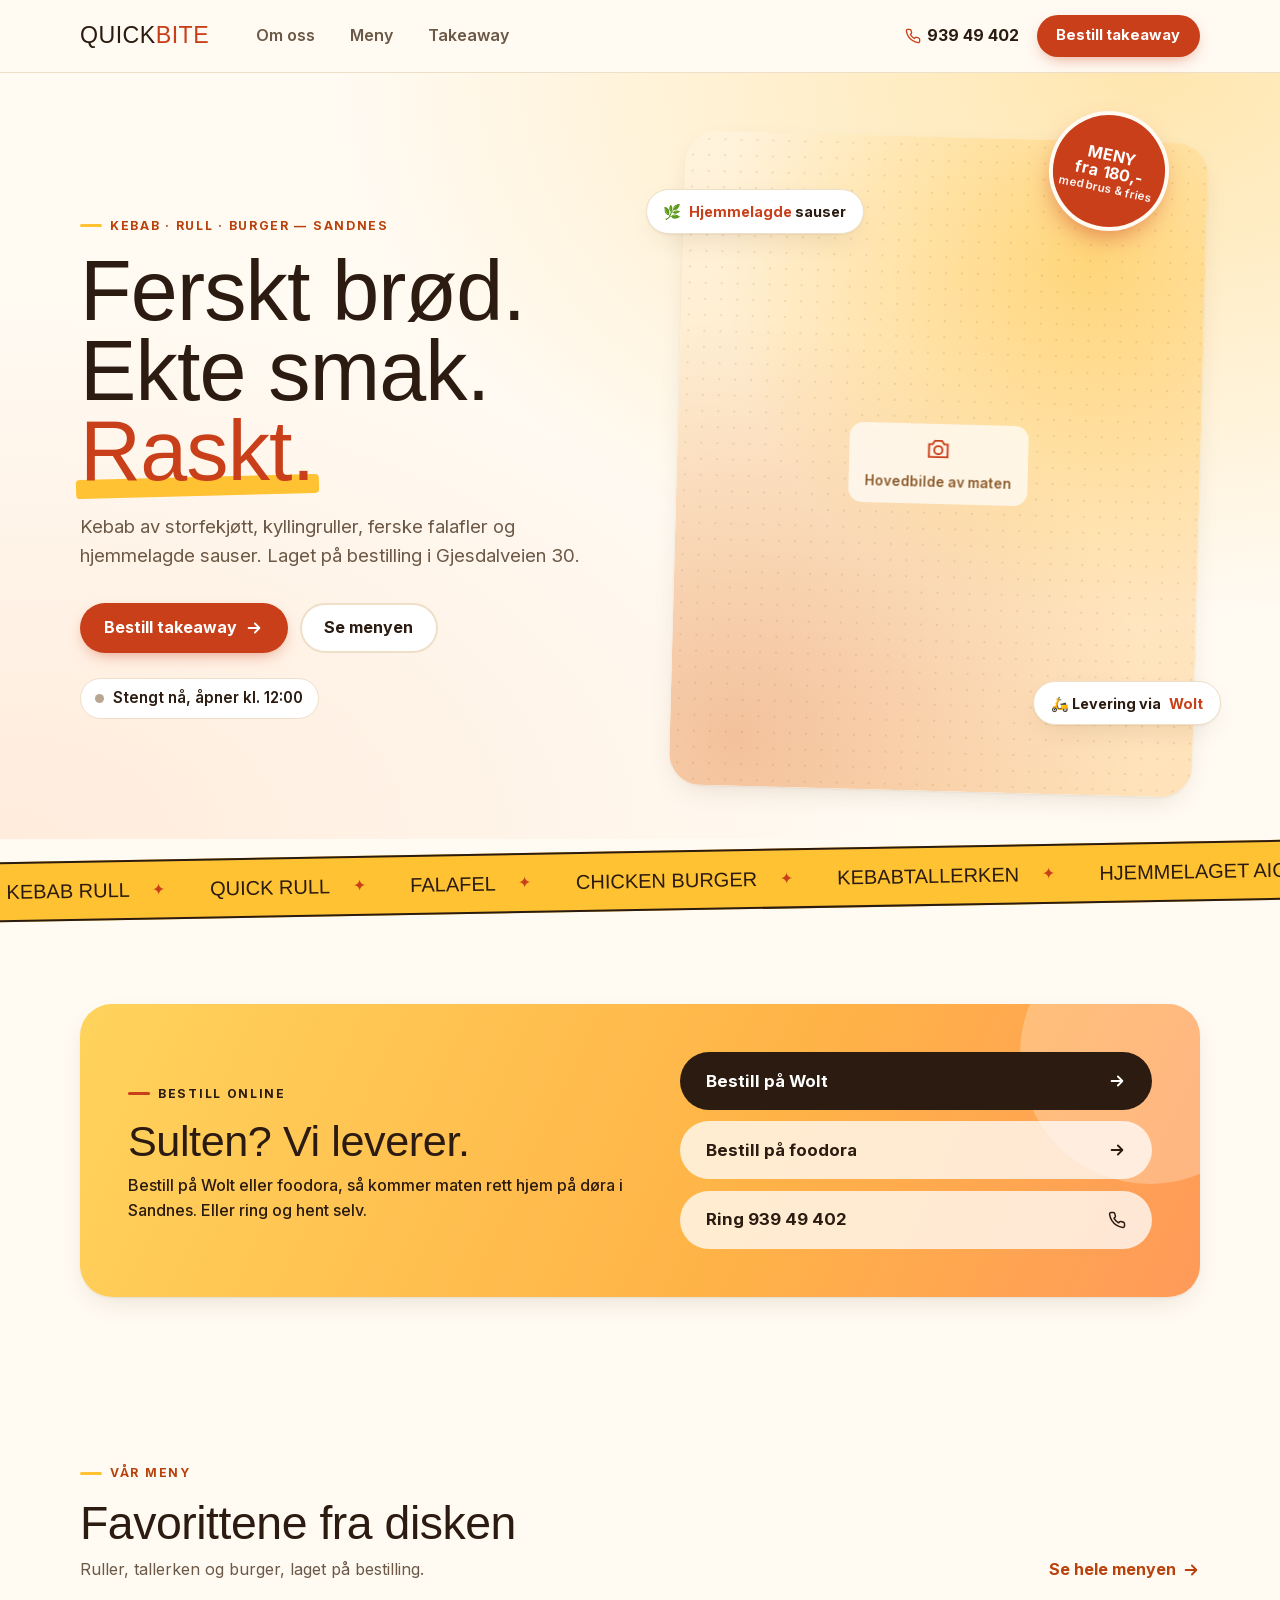
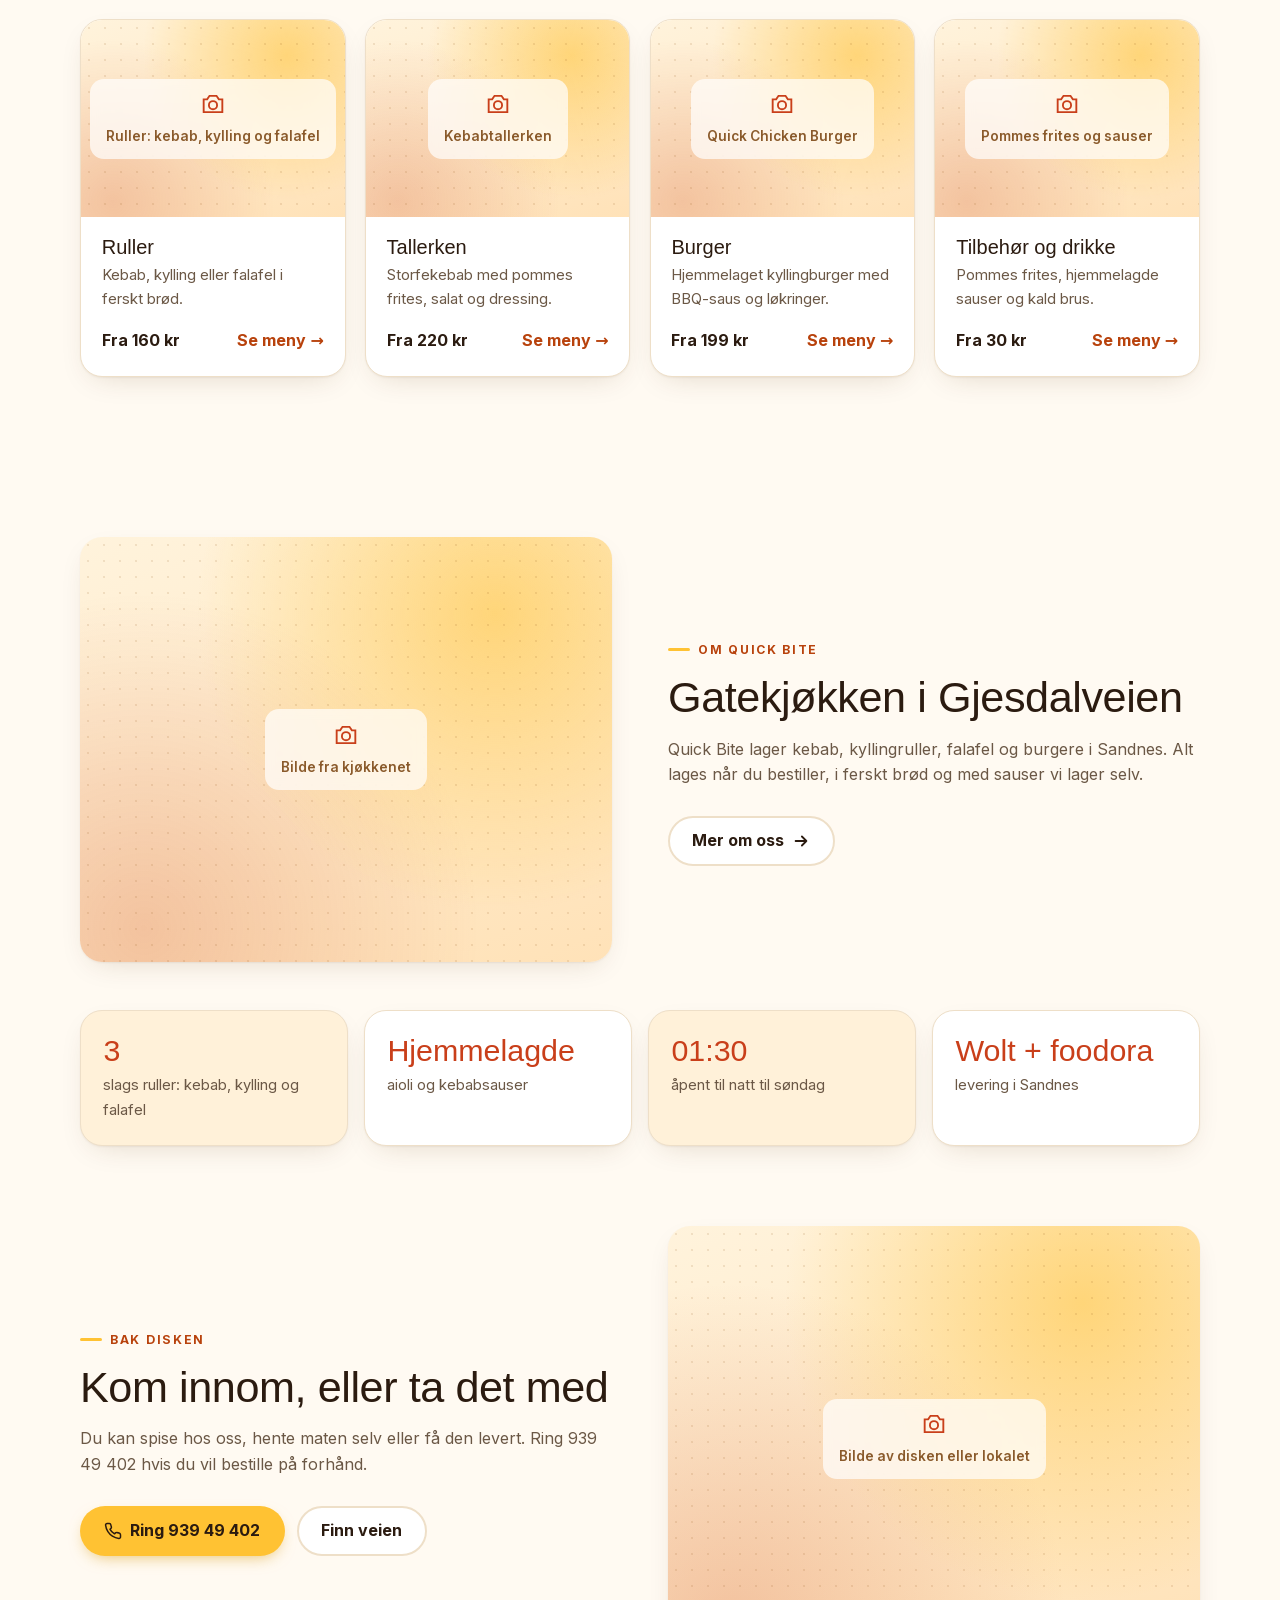
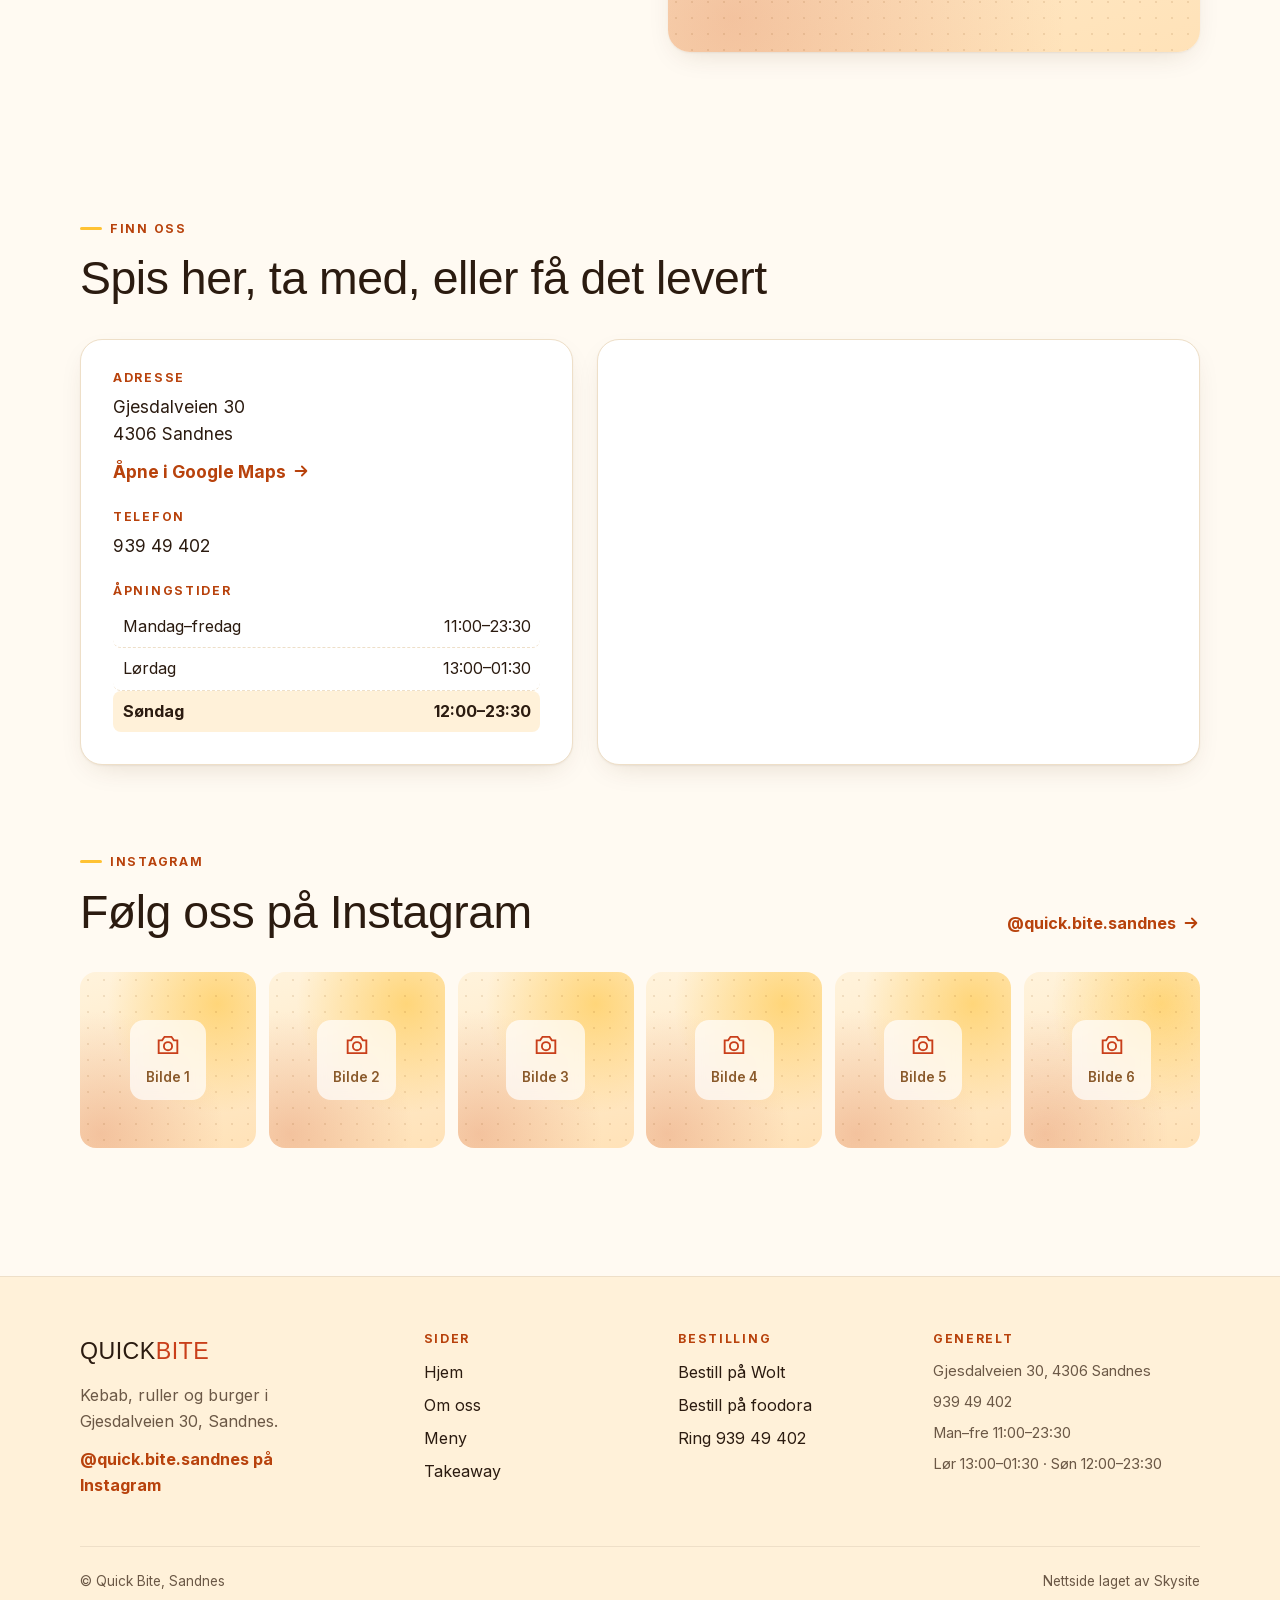
==== index.html @ e2c75972 "Quick Bite-nettsiden, lyst design Co-Authored-By: Claude Opus 5.5 <noreply@anthropic.com>" ====
<!DOCTYPE html>
<html lang="no">
<head>
<meta charset="utf-8">
<meta name="viewport" content="width=device-width, initial-scale=1">
<title>Quick Bite – Kebab, rull og burger i Sandnes</title>
<meta name="description" content="Quick Bite i Sandnes: kebab, kyllingrull, falafel og burgere laget på bestilling. Bestill takeaway på Wolt eller foodora.">
<meta name="theme-color" content="#fffaf2">
<meta property="og:type" content="website">
<meta property="og:locale" content="nb_NO">
<meta property="og:site_name" content="Quick Bite">
<meta property="og:title" content="Quick Bite – Kebab, rull og burger i Sandnes">
<meta property="og:description" content="Quick Bite i Sandnes: kebab, kyllingrull, falafel og burgere laget på bestilling. Bestill takeaway på Wolt eller foodora.">
<link rel="icon" href="favicon.svg" type="image/svg+xml">
<link rel="preload" href="fonts/archivo-black.woff2" as="font" type="font/woff2" crossorigin>
<link href="fonts/fonts.css" rel="stylesheet">
<link href="style.css" rel="stylesheet">
<script type="application/ld+json">{
  "@context": "https://schema.org",
  "@type": "Restaurant",
  "name": "Quick Bite",
  "telephone": "+47 939 49 402",
  "servesCuisine": ["Kebab", "Burger", "Falafel"],
  "priceRange": "kr 150–260",
  "address": {"@type": "PostalAddress", "streetAddress": "Gjesdalveien 30", "postalCode": "4306", "addressLocality": "Sandnes", "addressCountry": "NO"},
  "openingHoursSpecification": [
    {"@type": "OpeningHoursSpecification", "dayOfWeek": ["Monday","Tuesday","Wednesday","Thursday","Friday"], "opens": "11:00", "closes": "23:30"},
    {"@type": "OpeningHoursSpecification", "dayOfWeek": "Saturday", "opens": "13:00", "closes": "01:30"},
    {"@type": "OpeningHoursSpecification", "dayOfWeek": "Sunday", "opens": "12:00", "closes": "23:30"}
  ],
  "sameAs": ["https://www.instagram.com/quick.bite.sandnes/"]
}</script>
</head>
<body>
<a class="skip" href="#innhold">Hopp til innholdet</a>

<header class="top">
  <div class="wrap">
    <a class="logo" href="index.html" aria-label="Quick Bite, til forsiden">QUICK<span>BITE</span></a>
    <nav class="nav" id="nav" aria-label="Hovedmeny">
      <a href="om-oss/index.html">Om oss</a>
      <a href="meny/index.html">Meny</a>
      <a href="levering/index.html">Takeaway</a>
    </nav>
    <div class="top-right">
      <a class="tel" href="tel:+4793949402" aria-label="Ring 939 49 402"><svg viewBox="0 0 24 24" fill="none" stroke="currentColor" stroke-width="2" stroke-linecap="round" stroke-linejoin="round" aria-hidden="true"><path d="M22 16.9v3a2 2 0 0 1-2.2 2 19.8 19.8 0 0 1-8.6-3.1 19.5 19.5 0 0 1-6-6A19.8 19.8 0 0 1 2.1 4.2 2 2 0 0 1 4.1 2h3a2 2 0 0 1 2 1.7c.1.9.4 1.8.7 2.7a2 2 0 0 1-.5 2.1L8 9.8a16 16 0 0 0 6 6l1.3-1.3a2 2 0 0 1 2.1-.4c.9.3 1.8.6 2.7.7a2 2 0 0 1 1.7 2z"/></svg><span>939 49 402</span></a>
      <a class="btn small" href="levering/index.html">Bestill takeaway</a>
      <button class="menu-btn" type="button" aria-controls="nav" aria-expanded="false" aria-label="Åpne meny">
        <svg class="bars" viewBox="0 0 24 24" fill="none" stroke="currentColor" stroke-width="2" stroke-linecap="round" aria-hidden="true"><path d="M4 7h16M4 12h16M4 17h16"/></svg>
        <svg class="x" viewBox="0 0 24 24" fill="none" stroke="currentColor" stroke-width="2" stroke-linecap="round" aria-hidden="true"><path d="M6 6l12 12M18 6L6 18"/></svg>
      </button>
    </div>
  </div>
</header>

<main id="innhold">
<section class="hero">
  <div class="wrap hero-grid">
    <div>
      <span class="eyebrow">Kebab · Rull · Burger — Sandnes</span>
      <h1>Ferskt brød.<br>Ekte smak.<br><em>Raskt.</em></h1>
      <p class="lead">Kebab av storfekjøtt, kyllingruller, ferske falafler og hjemmelagde sauser. Laget på bestilling i Gjesdalveien 30.</p>
      <div class="cta">
        <a class="btn" href="levering/index.html">Bestill takeaway <svg viewBox="0 0 20 20" fill="none" stroke="currentColor" stroke-width="2" stroke-linecap="round" stroke-linejoin="round" aria-hidden="true"><path d="M4 10h12M11 5l5 5-5 5"/></svg></a>
        <a class="btn ghost" href="meny/index.html">Se menyen</a>
      </div>
      <p class="hours-line" data-status><span class="dot"></span><span class="status-text">Man–fre 11:00–23:30</span></p>
    </div>
    <div class="hero-media">
      <div class="ph " role="img" aria-label="Plass til bilde: Hovedbilde av maten"><div class="ph-in"><svg viewBox="0 0 24 24" fill="none" stroke="currentColor" stroke-width="1.6" aria-hidden="true"><path d="M4 8h3l2-3h6l2 3h3v11H4z"/><circle cx="12" cy="13" r="3.5"/></svg>Hovedbilde av maten</div></div>
      <div class="sticker">MENY<br>fra 180,-<small>med brus &amp; fries</small></div>
      <div class="tag t1">🌿 <span><b>Hjemmelagde</b> sauser</span></div>
      <div class="tag t2">🛵 Levering via <b>Wolt</b></div>
    </div>
  </div>
</section>

<div class="ticker-wrap" aria-hidden="true"><div class="ticker"><div class="ticker-track"><span>Kebab rull</span><span>Quick Rull</span><span>Falafel</span><span>Chicken Burger</span><span>Kebabtallerken</span><span>Hjemmelaget aioli</span><span>Ferskt brød</span><span>Kebab rull</span><span>Quick Rull</span><span>Falafel</span><span>Chicken Burger</span><span>Kebabtallerken</span><span>Hjemmelaget aioli</span><span>Ferskt brød</span></div></div></div>

<section aria-labelledby="bestill-tittel">
  <div class="wrap">
    <div class="order">
      <div>
        <span class="eyebrow">Bestill online</span>
        <h2 id="bestill-tittel">Sulten? Vi leverer.</h2>
        <p>Bestill på Wolt eller foodora, så kommer maten rett hjem på døra i Sandnes. Eller ring og hent selv.</p>
      </div>
      <div class="order-actions">
        <a class="btn dark" href="https://wolt.com/nb/nor/sandnes/restaurant/quick-bite-sandnes" target="_blank" rel="noopener">Bestill på Wolt <svg viewBox="0 0 20 20" fill="none" stroke="currentColor" stroke-width="2" stroke-linecap="round" stroke-linejoin="round" aria-hidden="true"><path d="M4 10h12M11 5l5 5-5 5"/></svg></a>
        <a class="btn light" href="https://www.foodora.no/restaurant/xkr0/quick-bite-xkr0" target="_blank" rel="noopener">Bestill på foodora <svg viewBox="0 0 20 20" fill="none" stroke="currentColor" stroke-width="2" stroke-linecap="round" stroke-linejoin="round" aria-hidden="true"><path d="M4 10h12M11 5l5 5-5 5"/></svg></a>
        <a class="btn light" href="tel:+4793949402">Ring 939 49 402 <svg viewBox="0 0 24 24" fill="none" stroke="currentColor" stroke-width="2" stroke-linecap="round" stroke-linejoin="round" aria-hidden="true"><path d="M22 16.9v3a2 2 0 0 1-2.2 2 19.8 19.8 0 0 1-8.6-3.1 19.5 19.5 0 0 1-6-6A19.8 19.8 0 0 1 2.1 4.2 2 2 0 0 1 4.1 2h3a2 2 0 0 1 2 1.7c.1.9.4 1.8.7 2.7a2 2 0 0 1-.5 2.1L8 9.8a16 16 0 0 0 6 6l1.3-1.3a2 2 0 0 1 2.1-.4c.9.3 1.8.6 2.7.7a2 2 0 0 1 1.7 2z"/></svg></a>
      </div>
    </div>
  </div>
</section>

<section aria-labelledby="meny-tittel">
  <div class="wrap">
    <div class="sec-head">
      <div>
        <span class="eyebrow">Vår meny</span>
        <h2 id="meny-tittel">Favorittene fra disken</h2>
        <p class="muted">Ruller, tallerken og burger, laget på bestilling.</p>
      </div>
      <a class="link" href="meny/index.html">Se hele menyen <svg viewBox="0 0 20 20" fill="none" stroke="currentColor" stroke-width="2" stroke-linecap="round" stroke-linejoin="round" aria-hidden="true"><path d="M4 10h12M11 5l5 5-5 5"/></svg></a>
    </div>
    <ul class="cats">
      <li><a class="cat" href="meny/index.html#ruller"><div class="ph " role="img" aria-label="Plass til bilde: Ruller: kebab, kylling og falafel"><div class="ph-in"><svg viewBox="0 0 24 24" fill="none" stroke="currentColor" stroke-width="1.6" aria-hidden="true"><path d="M4 8h3l2-3h6l2 3h3v11H4z"/><circle cx="12" cy="13" r="3.5"/></svg>Ruller: kebab, kylling og falafel</div></div><div class="cat-body"><h3>Ruller</h3><p>Kebab, kylling eller falafel i ferskt brød.</p><span class="from">Fra 160 kr <span>Se meny →</span></span></div></a></li>
      <li><a class="cat" href="meny/index.html#tallerken"><div class="ph " role="img" aria-label="Plass til bilde: Kebabtallerken"><div class="ph-in"><svg viewBox="0 0 24 24" fill="none" stroke="currentColor" stroke-width="1.6" aria-hidden="true"><path d="M4 8h3l2-3h6l2 3h3v11H4z"/><circle cx="12" cy="13" r="3.5"/></svg>Kebabtallerken</div></div><div class="cat-body"><h3>Tallerken</h3><p>Storfekebab med pommes frites, salat og dressing.</p><span class="from">Fra 220 kr <span>Se meny →</span></span></div></a></li>
      <li><a class="cat" href="meny/index.html#burger"><div class="ph " role="img" aria-label="Plass til bilde: Quick Chicken Burger"><div class="ph-in"><svg viewBox="0 0 24 24" fill="none" stroke="currentColor" stroke-width="1.6" aria-hidden="true"><path d="M4 8h3l2-3h6l2 3h3v11H4z"/><circle cx="12" cy="13" r="3.5"/></svg>Quick Chicken Burger</div></div><div class="cat-body"><h3>Burger</h3><p>Hjemmelaget kyllingburger med BBQ-saus og løkringer.</p><span class="from">Fra 199 kr <span>Se meny →</span></span></div></a></li>
      <li><a class="cat" href="meny/index.html#tilbehor"><div class="ph " role="img" aria-label="Plass til bilde: Pommes frites og sauser"><div class="ph-in"><svg viewBox="0 0 24 24" fill="none" stroke="currentColor" stroke-width="1.6" aria-hidden="true"><path d="M4 8h3l2-3h6l2 3h3v11H4z"/><circle cx="12" cy="13" r="3.5"/></svg>Pommes frites og sauser</div></div><div class="cat-body"><h3>Tilbehør og drikke</h3><p>Pommes frites, hjemmelagde sauser og kald brus.</p><span class="from">Fra 30 kr <span>Se meny →</span></span></div></a></li>
    </ul>
  </div>
</section>

<section aria-labelledby="om-tittel">
  <div class="wrap">
    <div class="split">
      <div class="split-media"><div class="ph " role="img" aria-label="Plass til bilde: Bilde fra kjøkkenet"><div class="ph-in"><svg viewBox="0 0 24 24" fill="none" stroke="currentColor" stroke-width="1.6" aria-hidden="true"><path d="M4 8h3l2-3h6l2 3h3v11H4z"/><circle cx="12" cy="13" r="3.5"/></svg>Bilde fra kjøkkenet</div></div></div>
      <div>
        <span class="eyebrow">Om Quick Bite</span>
        <h2 id="om-tittel">Gatekjøkken i Gjesdalveien</h2>
        <p class="muted">Quick Bite lager kebab, kyllingruller, falafel og burgere i Sandnes. Alt lages når du bestiller, i ferskt brød og med sauser vi lager selv.</p>
        <div class="cta"><a class="btn ghost" href="om-oss/index.html">Mer om oss <svg viewBox="0 0 20 20" fill="none" stroke="currentColor" stroke-width="2" stroke-linecap="round" stroke-linejoin="round" aria-hidden="true"><path d="M4 10h12M11 5l5 5-5 5"/></svg></a></div>
      </div>
    </div>
    <ul class="facts">
      <li><b>3</b><span>slags ruller: kebab, kylling og falafel</span></li>
      <li><b>Hjemmelagde</b><span>aioli og kebabsauser</span></li>
      <li><b>01:30</b><span>åpent til natt til søndag</span></li>
      <li><b>Wolt + foodora</b><span>levering i Sandnes</span></li>
    </ul>
  </div>
</section>

<section aria-labelledby="disk-tittel" style="padding-top:0">
  <div class="wrap">
    <div class="split rev">
      <div class="split-media"><div class="ph " role="img" aria-label="Plass til bilde: Bilde av disken eller lokalet"><div class="ph-in"><svg viewBox="0 0 24 24" fill="none" stroke="currentColor" stroke-width="1.6" aria-hidden="true"><path d="M4 8h3l2-3h6l2 3h3v11H4z"/><circle cx="12" cy="13" r="3.5"/></svg>Bilde av disken eller lokalet</div></div></div>
      <div>
        <span class="eyebrow">Bak disken</span>
        <h2 id="disk-tittel">Kom innom, eller ta det med</h2>
        <p class="muted">Du kan spise hos oss, hente maten selv eller få den levert. Ring 939 49 402 hvis du vil bestille på forhånd.</p>
        <div class="cta">
          <a class="btn gold" href="tel:+4793949402"><svg viewBox="0 0 24 24" fill="none" stroke="currentColor" stroke-width="2" stroke-linecap="round" stroke-linejoin="round" aria-hidden="true"><path d="M22 16.9v3a2 2 0 0 1-2.2 2 19.8 19.8 0 0 1-8.6-3.1 19.5 19.5 0 0 1-6-6A19.8 19.8 0 0 1 2.1 4.2 2 2 0 0 1 4.1 2h3a2 2 0 0 1 2 1.7c.1.9.4 1.8.7 2.7a2 2 0 0 1-.5 2.1L8 9.8a16 16 0 0 0 6 6l1.3-1.3a2 2 0 0 1 2.1-.4c.9.3 1.8.6 2.7.7a2 2 0 0 1 1.7 2z"/></svg>Ring 939 49 402</a>
          <a class="btn ghost" href="#finn-oss">Finn veien</a>
        </div>
      </div>
    </div>
  </div>
</section>

<section id="finn-oss" aria-labelledby="finn-tittel">
  <div class="wrap">
    <div class="sec-head">
      <div>
        <span class="eyebrow">Finn oss</span>
        <h2 id="finn-tittel">Spis her, ta med, eller få det levert</h2>
      </div>
    </div>
    <div class="find">
      <div class="find-info">
        <div>
          <h3>Adresse</h3>
          <p>Gjesdalveien 30<br>4306 Sandnes</p>
          <p style="margin-top:.6rem"><a class="link" href="https://maps.google.com/?q=Quick+Bite+Gjesdalveien+30+4306+Sandnes" target="_blank" rel="noopener">Åpne i Google Maps <svg viewBox="0 0 20 20" fill="none" stroke="currentColor" stroke-width="2" stroke-linecap="round" stroke-linejoin="round" aria-hidden="true"><path d="M4 10h12M11 5l5 5-5 5"/></svg></a></p>
        </div>
        <div>
          <h3>Telefon</h3>
          <p><a href="tel:+4793949402">939 49 402</a></p>
        </div>
        <div>
          <h3>Åpningstider</h3>
          <ul class="hours">
<li data-days="1,2,3,4,5"><span>Mandag–fredag</span><span>11:00–23:30</span></li>
<li data-days="6"><span>Lørdag</span><span>13:00–01:30</span></li>
<li data-days="0"><span>Søndag</span><span>12:00–23:30</span></li>
          </ul>
        </div>
      </div>
      <div class="map"><iframe src="https://maps.google.com/maps?q=Gjesdalveien%2030%2C%204306%20Sandnes&z=16&output=embed" title="Kart: Quick Bite, Gjesdalveien 30, Sandnes" loading="lazy" referrerpolicy="no-referrer-when-downgrade"></iframe></div>
    </div>
  </div>
</section>

<section aria-labelledby="insta-tittel" style="padding-top:0">
  <div class="wrap">
    <div class="sec-head">
      <div>
        <span class="eyebrow">Instagram</span>
        <h2 id="insta-tittel">Følg oss på Instagram</h2>
      </div>
      <a class="link" href="https://www.instagram.com/quick.bite.sandnes/" target="_blank" rel="noopener">@quick.bite.sandnes <svg viewBox="0 0 20 20" fill="none" stroke="currentColor" stroke-width="2" stroke-linecap="round" stroke-linejoin="round" aria-hidden="true"><path d="M4 10h12M11 5l5 5-5 5"/></svg></a>
    </div>
    <div class="insta">
      <a href="https://www.instagram.com/quick.bite.sandnes/" target="_blank" rel="noopener" aria-label="Quick Bite på Instagram"><div class="ph " role="img" aria-label="Plass til bilde: Bilde 1"><div class="ph-in"><svg viewBox="0 0 24 24" fill="none" stroke="currentColor" stroke-width="1.6" aria-hidden="true"><path d="M4 8h3l2-3h6l2 3h3v11H4z"/><circle cx="12" cy="13" r="3.5"/></svg>Bilde 1</div></div></a><a href="https://www.instagram.com/quick.bite.sandnes/" target="_blank" rel="noopener" aria-label="Quick Bite på Instagram"><div class="ph " role="img" aria-label="Plass til bilde: Bilde 2"><div class="ph-in"><svg viewBox="0 0 24 24" fill="none" stroke="currentColor" stroke-width="1.6" aria-hidden="true"><path d="M4 8h3l2-3h6l2 3h3v11H4z"/><circle cx="12" cy="13" r="3.5"/></svg>Bilde 2</div></div></a><a href="https://www.instagram.com/quick.bite.sandnes/" target="_blank" rel="noopener" aria-label="Quick Bite på Instagram"><div class="ph " role="img" aria-label="Plass til bilde: Bilde 3"><div class="ph-in"><svg viewBox="0 0 24 24" fill="none" stroke="currentColor" stroke-width="1.6" aria-hidden="true"><path d="M4 8h3l2-3h6l2 3h3v11H4z"/><circle cx="12" cy="13" r="3.5"/></svg>Bilde 3</div></div></a><a href="https://www.instagram.com/quick.bite.sandnes/" target="_blank" rel="noopener" aria-label="Quick Bite på Instagram"><div class="ph " role="img" aria-label="Plass til bilde: Bilde 4"><div class="ph-in"><svg viewBox="0 0 24 24" fill="none" stroke="currentColor" stroke-width="1.6" aria-hidden="true"><path d="M4 8h3l2-3h6l2 3h3v11H4z"/><circle cx="12" cy="13" r="3.5"/></svg>Bilde 4</div></div></a><a href="https://www.instagram.com/quick.bite.sandnes/" target="_blank" rel="noopener" aria-label="Quick Bite på Instagram"><div class="ph " role="img" aria-label="Plass til bilde: Bilde 5"><div class="ph-in"><svg viewBox="0 0 24 24" fill="none" stroke="currentColor" stroke-width="1.6" aria-hidden="true"><path d="M4 8h3l2-3h6l2 3h3v11H4z"/><circle cx="12" cy="13" r="3.5"/></svg>Bilde 5</div></div></a><a href="https://www.instagram.com/quick.bite.sandnes/" target="_blank" rel="noopener" aria-label="Quick Bite på Instagram"><div class="ph " role="img" aria-label="Plass til bilde: Bilde 6"><div class="ph-in"><svg viewBox="0 0 24 24" fill="none" stroke="currentColor" stroke-width="1.6" aria-hidden="true"><path d="M4 8h3l2-3h6l2 3h3v11H4z"/><circle cx="12" cy="13" r="3.5"/></svg>Bilde 6</div></div></a>
    </div>
  </div>
</section>
</main>

<footer>
  <div class="wrap">
    <div class="foot">
      <div>
        <a class="logo" href="index.html">QUICK<span>BITE</span></a>
        <p>Kebab, ruller og burger i Gjesdalveien 30, Sandnes.</p>
        <p><a class="link" href="https://www.instagram.com/quick.bite.sandnes/" target="_blank" rel="noopener">@quick.bite.sandnes på Instagram</a></p>
      </div>
      <div>
        <h2>Sider</h2>
        <ul>
          <li><a href="index.html">Hjem</a></li>
          <li><a href="om-oss/index.html">Om oss</a></li>
          <li><a href="meny/index.html">Meny</a></li>
          <li><a href="levering/index.html">Takeaway</a></li>
        </ul>
      </div>
      <div>
        <h2>Bestilling</h2>
        <ul>
          <li><a href="https://wolt.com/nb/nor/sandnes/restaurant/quick-bite-sandnes" target="_blank" rel="noopener">Bestill på Wolt</a></li>
          <li><a href="https://www.foodora.no/restaurant/xkr0/quick-bite-xkr0" target="_blank" rel="noopener">Bestill på foodora</a></li>
          <li><a href="tel:+4793949402">Ring 939 49 402</a></li>
        </ul>
      </div>
      <div>
        <h2>Generelt</h2>
        <ul class="small">
          <li><a href="https://maps.google.com/?q=Quick+Bite+Gjesdalveien+30+4306+Sandnes" target="_blank" rel="noopener">Gjesdalveien 30, 4306 Sandnes</a></li>
          <li><a href="tel:+4793949402">939 49 402</a></li>
          <li>Man–fre 11:00–23:30</li>
          <li>Lør 13:00–01:30 · Søn 12:00–23:30</li>
        </ul>
      </div>
    </div>
    <div class="copy">
      <span>© Quick Bite, Sandnes</span>
      <a href="https://skysite.no/" target="_blank" rel="noopener">Nettside laget av Skysite</a>
    </div>
  </div>
</footer>

<div class="mbar">
  <a class="btn ghost" href="tel:+4793949402"><svg viewBox="0 0 24 24" fill="none" stroke="currentColor" stroke-width="2" stroke-linecap="round" stroke-linejoin="round" aria-hidden="true"><path d="M22 16.9v3a2 2 0 0 1-2.2 2 19.8 19.8 0 0 1-8.6-3.1 19.5 19.5 0 0 1-6-6A19.8 19.8 0 0 1 2.1 4.2 2 2 0 0 1 4.1 2h3a2 2 0 0 1 2 1.7c.1.9.4 1.8.7 2.7a2 2 0 0 1-.5 2.1L8 9.8a16 16 0 0 0 6 6l1.3-1.3a2 2 0 0 1 2.1-.4c.9.3 1.8.6 2.7.7a2 2 0 0 1 1.7 2z"/></svg>Ring</a>
  <a class="btn" href="https://wolt.com/nb/nor/sandnes/restaurant/quick-bite-sandnes" target="_blank" rel="noopener">Bestill på Wolt</a>
</div>

<script src="script.js" defer></script>
</body>
</html>
---- fonts/fonts.css ----
/* Skrifter lagret lokalt (latin). SIL Open Font License, fra Google Fonts. */
@font-face{font-family:'Inter';font-style:normal;font-weight:400 700;font-display:swap;src:url(inter.woff2) format('woff2')}
@font-face{font-family:'Archivo Black';font-style:normal;font-weight:400;font-display:swap;src:url(archivo-black.woff2) format('woff2')}
---- style.css ----
/* Quick Bite – felles stil. Lys og varm: krem bakgrunn, hvite kort, sennepsgul og tomatrød. */
:root{
  --bg:#fffaf2; --bg2:#fff1d9; --panel:#ffffff; --panel2:#fff6e8; --line:#eedfc8;
  --text:#2b1b10; --muted:#6b5846; --accent:#b8420c; --accent2:#c93f1a; --gold:#ffc233; --green:#2f7d3a;
  --radius:22px; --shadow:0 1px 2px rgba(80,45,10,.06),0 10px 30px -12px rgba(80,45,10,.18);
}
*{box-sizing:border-box;margin:0;padding:0}
[hidden]{display:none!important}
html{scroll-behavior:smooth;-webkit-text-size-adjust:100%;scroll-padding-top:84px}
@media (prefers-reduced-motion:reduce){html{scroll-behavior:auto}*{transition:none!important;animation:none!important}}
body{font:400 1rem/1.6 Inter,system-ui,sans-serif;background:var(--bg);color:var(--text)}
img,svg{display:block}
a{color:inherit}
:focus-visible{outline:3px solid var(--accent2);outline-offset:3px;border-radius:6px}
.wrap{max-width:1160px;margin:0 auto;padding:0 1.25rem}
.skip{position:absolute;left:-9999px}
.skip:focus{left:1rem;top:1rem;z-index:50;background:var(--gold);color:var(--text);padding:.5rem .8rem;border-radius:8px}
h1,h2,h3{line-height:1.05}
.display,h1,h2{font-family:'Archivo Black',sans-serif;font-weight:400;letter-spacing:-.01em}
.eyebrow{display:inline-flex;align-items:center;gap:.5rem;color:var(--accent);font-weight:800;letter-spacing:.14em;text-transform:uppercase;font-size:.76rem;margin-bottom:1rem}
.eyebrow::before{content:"";width:22px;height:3px;border-radius:3px;background:var(--gold)}
.lead{color:var(--muted);font-size:1.15rem;max-width:36rem}
.muted{color:var(--muted)}

/* Knapper */
.btn{display:inline-flex;align-items:center;justify-content:center;gap:.5rem;min-height:50px;background:var(--accent2);color:#fff;text-decoration:none;font-weight:700;padding:0 1.4rem;border-radius:999px;border:2px solid transparent;transition:transform .15s,background .15s,border-color .15s,box-shadow .15s;white-space:nowrap;box-shadow:0 6px 16px -6px rgba(201,63,26,.55)}
.btn:hover{background:#b3330f;transform:translateY(-2px)}
.btn.gold{background:var(--gold);color:var(--text);box-shadow:0 6px 16px -6px rgba(214,150,0,.6)}
.btn.gold:hover{background:#ffcd52}
.btn.ghost{background:var(--panel);border-color:var(--line);color:var(--text);box-shadow:none}
.btn.ghost:hover{border-color:var(--text)}
.btn.dark{background:var(--text);color:#fff;box-shadow:none}
.btn.dark:hover{background:#000}
.btn.small{min-height:42px;padding:0 1.1rem;font-size:.92rem}
.btn svg{width:18px;height:18px;flex:none}
.cta{display:flex;gap:.75rem;flex-wrap:wrap}
.link{color:var(--accent);font-weight:700;text-decoration:none;display:inline-flex;align-items:center;gap:.35rem}
.link:hover{text-decoration:underline;text-underline-offset:.2em}

/* Toppmeny */
.top{position:sticky;top:0;z-index:30;background:rgba(255,250,242,.9);backdrop-filter:saturate(1.4) blur(12px);border-bottom:1px solid var(--line)}
.top .wrap{display:flex;align-items:center;gap:2rem;height:72px}
.logo{font-family:'Archivo Black',sans-serif;font-size:1.45rem;letter-spacing:.02em;text-decoration:none;white-space:nowrap;color:var(--text)}
.logo span{color:var(--accent2)}
.nav{display:flex;gap:.4rem;margin-right:auto}
.nav a{text-decoration:none;color:var(--muted);font-weight:600;padding:.45rem .9rem;border-radius:999px;transition:background .15s,color .15s}
.nav a:hover{color:var(--text);background:var(--bg2)}
.nav a[aria-current="page"]{color:var(--text);background:var(--gold)}
.top-right{display:flex;align-items:center;gap:1.1rem}
.tel{text-decoration:none;font-weight:700;display:inline-flex;align-items:center;gap:.4rem;white-space:nowrap}
.tel svg{width:16px;height:16px;color:var(--accent2)}
.menu-btn{display:none;width:44px;height:44px;border:1px solid var(--line);border-radius:12px;background:var(--panel);color:var(--text);cursor:pointer;align-items:center;justify-content:center}
.menu-btn svg{width:22px;height:22px}
.menu-btn .x{display:none}
.top.open .menu-btn .x{display:block}
.top.open .menu-btn .bars{display:none}

/* Bildeplassholdere (byttes med egne bilder) */
.ph{position:relative;overflow:hidden;border-radius:var(--radius);
  background:radial-gradient(circle at 78% 18%,rgba(255,194,51,.55),transparent 55%),radial-gradient(circle at 12% 92%,rgba(201,63,26,.22),transparent 55%),linear-gradient(160deg,#fff3dc,#ffe2b8);
  display:grid;place-items:center;color:#8a5a2b;text-align:center;min-height:200px}
.ph::after{content:"";position:absolute;inset:0;background-image:radial-gradient(rgba(140,80,20,.13) 1.2px,transparent 1.4px);background-size:16px 16px;pointer-events:none}
.ph .ph-in{position:relative;z-index:1;display:grid;justify-items:center;gap:.5rem;font-size:.85rem;font-weight:600;padding:.7rem 1rem;background:rgba(255,255,255,.7);border-radius:14px;backdrop-filter:blur(4px)}
.ph svg{width:28px;height:28px;color:var(--accent2)}
.ph img{position:absolute;inset:0;width:100%;height:100%;object-fit:cover;z-index:2}

/* Seksjoner */
section{padding:5rem 0}
.sec-head{display:flex;justify-content:space-between;align-items:flex-end;gap:1rem 2rem;flex-wrap:wrap;margin-bottom:2.25rem}
.sec-head h2{font-size:clamp(2rem,4.2vw,2.9rem)}
.sec-head p{margin-top:.6rem}

/* Forside: topp */
.hero{padding:4rem 0 3rem;background:radial-gradient(ellipse at 90% 0%,rgba(255,194,51,.35),transparent 50%),radial-gradient(ellipse at 0% 100%,rgba(255,170,120,.18),transparent 50%)}
.hero-grid{display:grid;grid-template-columns:1.05fr 1fr;gap:3rem;align-items:center}
.hero h1{isolation:isolate;font-size:clamp(2.9rem,6.6vw,5.4rem);line-height:.95;margin-bottom:1.25rem}
.hero h1 em{font-style:normal;color:var(--accent2);position:relative;white-space:nowrap}
.hero h1 em::after{content:"";position:absolute;left:-.05em;right:-.05em;bottom:.04em;height:.22em;background:var(--gold);z-index:-1;border-radius:4px;transform:rotate(-1.5deg)}
.hero .lead{margin-bottom:2rem}
.hours-line{margin-top:1.6rem;display:inline-flex;align-items:center;gap:.55rem;color:var(--text);font-weight:600;font-size:.95rem;background:var(--panel);border:1px solid var(--line);padding:.45rem .9rem;border-radius:999px}
.dot{width:9px;height:9px;border-radius:50%;background:#b9a690;flex:none}
.dot.open{background:var(--green);box-shadow:0 0 0 4px rgba(47,125,58,.18)}
.hero-media{position:relative}
.hero-media .ph{aspect-ratio:4/5;min-height:0;border-radius:32px;box-shadow:var(--shadow);transform:rotate(1.5deg)}
.tag{position:absolute;background:var(--panel);border:1px solid var(--line);border-radius:999px;padding:.6rem 1.05rem;font-weight:700;font-size:.9rem;box-shadow:var(--shadow);display:flex;align-items:center;gap:.5rem;z-index:3}
.tag b{color:var(--accent2)}
.tag.t1{top:8%;left:-6%}
.tag.t2{bottom:10%;right:-4%}
.sticker{position:absolute;top:-4%;right:6%;z-index:3;background:var(--accent2);color:#fff;font-weight:800;border-radius:50%;width:120px;height:120px;display:grid;place-items:center;align-content:center;text-align:center;line-height:1.05;transform:rotate(12deg);font-size:1rem;box-shadow:0 12px 26px -8px rgba(201,63,26,.6);border:4px solid var(--bg)}
.sticker small{display:block;font-weight:600;font-size:.72rem;margin-top:.15rem;opacity:.95}

/* Rullende bånd */
.ticker-wrap{overflow:hidden;padding:.8rem 0}
.ticker{background:var(--gold);color:var(--text);overflow:hidden;border-block:2px solid var(--text);transform:rotate(-1deg);margin:0 -1rem}
.ticker-track{display:flex;width:max-content;animation:tick 32s linear infinite}
.ticker span{font-family:'Archivo Black',sans-serif;font-size:1.25rem;text-transform:uppercase;padding:.75rem 1.4rem;white-space:nowrap;display:inline-flex;align-items:center;gap:1.4rem}
.ticker span::after{content:"✦";color:var(--accent2);font-size:1rem}
@keyframes tick{to{transform:translateX(-50%)}}

/* Bestillingsbånd */
.order{background:linear-gradient(115deg,#ffd35c,#ffb347 60%,#ff9a5a);color:var(--text);border-radius:32px;padding:3rem;display:grid;grid-template-columns:1.1fr 1fr;gap:2rem;align-items:center;box-shadow:var(--shadow);position:relative;overflow:hidden}
.order::before{content:"";position:absolute;right:-80px;top:-80px;width:260px;height:260px;border-radius:50%;background:rgba(255,255,255,.25)}
.order>*{position:relative}
.order .eyebrow{color:var(--text)}
.order .eyebrow::before{background:var(--accent2)}
.order h2{font-size:clamp(1.9rem,4vw,2.7rem)}
.order p{font-weight:500;margin-top:.5rem}
.order-actions{display:grid;gap:.7rem}
.order-actions .btn{justify-content:space-between;min-height:58px;font-size:1.05rem;padding:0 1.5rem}
.order-actions .btn.light{background:rgba(255,255,255,.75);color:var(--text);border-color:transparent;box-shadow:none}
.order-actions .btn.light:hover{background:#fff}

/* Menykort (forsiden) */
.cats{display:grid;grid-template-columns:repeat(4,1fr);gap:1.2rem;list-style:none}
.cat{display:flex;flex-direction:column;height:100%;background:var(--panel);border:1px solid var(--line);border-radius:var(--radius);overflow:hidden;text-decoration:none;transition:transform .2s,box-shadow .2s;box-shadow:var(--shadow)}
.cat:hover{transform:translateY(-5px);box-shadow:0 2px 4px rgba(80,45,10,.06),0 22px 40px -16px rgba(80,45,10,.3)}
.cat .ph{border-radius:0;aspect-ratio:4/3;min-height:0}
.cat-body{padding:1.25rem 1.3rem 1.4rem;display:flex;flex-direction:column;flex:1}
.cat h3{font-family:'Archivo Black',sans-serif;font-weight:400;font-size:1.25rem;margin-bottom:.35rem}
.cat p{color:var(--muted);font-size:.93rem;flex:1}
.cat .from{margin-top:1rem;display:flex;justify-content:space-between;align-items:center;font-weight:800}
.cat .from span{color:var(--accent);font-weight:700}

/* Bilde + tekst */
.split{display:grid;grid-template-columns:1fr 1fr;gap:3.5rem;align-items:center}
.split.rev .split-media{order:2}
.split-media .ph{aspect-ratio:5/4;min-height:0;box-shadow:var(--shadow)}
.split h2{font-size:clamp(1.9rem,4vw,2.7rem);margin-bottom:1rem}
.split p+p{margin-top:1rem}
.split .cta{margin-top:1.75rem}

/* Faktarad */
.facts{display:grid;grid-template-columns:repeat(4,1fr);gap:1rem;margin-top:3rem;list-style:none}
.facts li{background:var(--panel);border:1px solid var(--line);border-radius:var(--radius);padding:1.4rem;box-shadow:var(--shadow)}
.facts li:nth-child(odd){background:var(--bg2)}
.facts b{display:block;font-family:'Archivo Black',sans-serif;font-weight:400;font-size:clamp(1.4rem,2.8vw,1.9rem);color:var(--accent2);line-height:1.1;margin-bottom:.3rem}
.facts span{color:var(--muted);font-size:.92rem}

/* Finn oss */
.find{display:grid;grid-template-columns:.9fr 1.1fr;gap:1.5rem;align-items:stretch}
.find-info{background:var(--panel);border:1px solid var(--line);border-radius:var(--radius);padding:2rem;display:grid;gap:1.6rem;align-content:start;box-shadow:var(--shadow)}
.find-info h3{font-size:.76rem;font-weight:800;letter-spacing:.14em;text-transform:uppercase;color:var(--accent);margin-bottom:.5rem}
.find-info p{font-size:1.08rem}
.find-info a{text-decoration:none}
.find-info a:hover{color:var(--accent2)}
.hours{list-style:none}
.hours li{display:flex;justify-content:space-between;gap:1rem;padding:.5rem .6rem;border-bottom:1px dashed var(--line);border-radius:8px}
.hours li:last-child{border-bottom:0}
.hours li.today{background:var(--bg2);font-weight:800;border-bottom-color:transparent}
.map{border-radius:var(--radius);overflow:hidden;border:1px solid var(--line);min-height:380px;background:var(--panel);box-shadow:var(--shadow)}
.map iframe{width:100%;height:100%;min-height:380px;border:0;display:block}

/* Instagram */
.insta{display:grid;grid-template-columns:repeat(6,1fr);gap:.8rem}
.insta a{display:block;text-decoration:none;transition:transform .2s}
.insta a:hover{transform:translateY(-3px) rotate(-1deg)}
.insta .ph{aspect-ratio:1;min-height:0;border-radius:16px}

/* Undersider: topp */
.page-head{padding:4rem 0 2.5rem;background:radial-gradient(ellipse at 90% 0%,rgba(255,194,51,.35),transparent 55%)}
.page-head h1{font-size:clamp(2.6rem,6vw,4.4rem);margin-bottom:1rem}

/* Menyside */
.jump{position:sticky;top:72px;z-index:20;background:rgba(255,250,242,.94);backdrop-filter:blur(10px);border-bottom:1px solid var(--line)}
.jump .wrap{display:flex;gap:.5rem;overflow-x:auto;padding-top:.75rem;padding-bottom:.75rem;scrollbar-width:none}
.jump .wrap::-webkit-scrollbar{display:none}
.jump a{flex:none;text-decoration:none;font-weight:700;font-size:.92rem;color:var(--text);border:1px solid var(--line);padding:.5rem 1.05rem;border-radius:999px;background:var(--panel)}
.jump a:hover{border-color:var(--text)}
.jump a.on{background:var(--gold);border-color:var(--gold)}
.menu-sec{padding:3.5rem 0 1rem}
.menu-sec h2{font-size:clamp(1.8rem,3.6vw,2.4rem)}
.menu-sec .sub{color:var(--muted);margin:.4rem 0 1.6rem}
.items{display:grid;grid-template-columns:repeat(2,1fr);gap:1rem;list-style:none}
.item{background:var(--panel);border:1px solid var(--line);border-radius:20px;padding:1.3rem 1.4rem;display:flex;justify-content:space-between;gap:1.25rem;box-shadow:var(--shadow);transition:transform .15s}
.item:hover{transform:translateY(-2px)}
.item h3{font-family:Inter,sans-serif;font-size:1.08rem;font-weight:800;margin-bottom:.3rem;line-height:1.3}
.item p{color:var(--muted);font-size:.92rem}
.price{font-weight:800;color:var(--text);white-space:nowrap;font-size:1rem;background:var(--gold);border-radius:999px;padding:.2rem .7rem;align-self:flex-start}
.chip{display:inline-block;font-size:.68rem;font-weight:800;letter-spacing:.04em;color:var(--green);background:rgba(47,125,58,.1);border-radius:999px;padding:.1rem .55rem;margin-left:.4rem;vertical-align:2px}
.pop{display:inline-block;font-size:.68rem;font-weight:800;letter-spacing:.04em;color:#fff;background:var(--accent2);border-radius:999px;padding:.1rem .55rem;margin-left:.4rem;vertical-align:2px}
.note{color:var(--muted);font-size:.88rem;margin-top:1.5rem}

/* Takeaway-side */
.partners{display:grid;grid-template-columns:repeat(3,1fr);gap:1.1rem;list-style:none}
.partner{background:var(--panel);border:1px solid var(--line);border-radius:var(--radius);padding:1.8rem;display:flex;flex-direction:column;gap:.6rem;box-shadow:var(--shadow)}
.partner h3{font-size:1.35rem;font-family:'Archivo Black',sans-serif;font-weight:400}
.partner p{color:var(--muted);flex:1;margin-bottom:.8rem}
.partner .btn{align-self:flex-start}
.partner.hl{border:2px solid var(--gold);background:linear-gradient(160deg,#fff4d6,#fff 60%)}

/* Bunntekst */
footer{margin-top:3rem;padding:3.5rem 0 2rem;background:var(--bg2);border-top:1px solid var(--line)}
.foot{display:grid;grid-template-columns:1.4fr 1fr 1fr 1.2fr;gap:2rem}
.foot h2{font-family:Inter,sans-serif;font-size:.76rem;font-weight:800;letter-spacing:.14em;text-transform:uppercase;color:var(--accent);margin-bottom:.9rem}
.foot ul{list-style:none;display:grid;gap:.45rem}
.foot a{text-decoration:none}
.foot a:hover{color:var(--accent2)}
.foot p{color:var(--muted);margin-top:.8rem;max-width:26ch}
.foot .small{font-size:.92rem;color:var(--muted)}
.copy{display:flex;justify-content:space-between;gap:1rem;flex-wrap:wrap;margin-top:3rem;padding-top:1.5rem;border-top:1px solid var(--line);color:var(--muted);font-size:.85rem}
.copy a{text-decoration:none}
.copy a:hover{color:var(--text)}

/* Fast bestill-felt på mobil */
.mbar{display:none}

@media (max-width:980px){
  .cats{grid-template-columns:repeat(2,1fr)}
  .facts{grid-template-columns:repeat(2,1fr)}
  .foot{grid-template-columns:1fr 1fr}
  .insta{grid-template-columns:repeat(3,1fr)}
  .tel span{display:none}
}
@media (max-width:820px){
  .top .wrap{height:64px;gap:1rem}
  html{scroll-padding-top:76px}
  .menu-btn{display:inline-flex}
  .nav{display:none;position:absolute;left:0;right:0;top:64px;flex-direction:column;gap:0;background:var(--bg);border-bottom:1px solid var(--line);padding:.5rem 1.25rem 1rem;box-shadow:0 20px 30px -20px rgba(80,45,10,.3)}
  .nav a{padding:.85rem 0;border-bottom:1px solid var(--line);font-size:1.05rem;color:var(--text);border-radius:0}
  .nav a:hover{background:none}
  .nav a[aria-current="page"]{background:none;color:var(--accent2)}
  .top.open .nav{display:flex}
  .top-right{margin-left:auto}
  .top-right .btn{display:none}
  .tel{border:1px solid var(--line);background:var(--panel);border-radius:12px;width:44px;height:44px;justify-content:center}
  .jump{top:64px}
  section{padding:3.5rem 0}
  .hero{padding:2.5rem 0 2rem}
  .hero-grid,.split,.find,.order{grid-template-columns:1fr}
  .hero-grid{gap:2.5rem}
  .hero-media .ph{aspect-ratio:4/3;transform:none}
  .tag.t1{left:.75rem;top:auto;bottom:.75rem}
  .tag.t2{display:none}
  .sticker{right:.5rem;top:-1.2rem}
  .split.rev .split-media{order:0}
  .split{gap:2rem}
  .order{padding:2rem 1.5rem;border-radius:24px}
  .items,.partners{grid-template-columns:1fr}
  .map,.map iframe{min-height:300px}
  .ticker span{font-size:1rem;padding:.6rem 1.1rem}
  .mbar{display:flex;position:fixed;left:0;right:0;bottom:0;z-index:40;gap:.6rem;padding:.7rem 1rem calc(.7rem + env(safe-area-inset-bottom));background:rgba(255,250,242,.97);border-top:1px solid var(--line);box-shadow:0 -10px 24px -14px rgba(80,45,10,.3)}
  .mbar .btn{flex:1}
  body{padding-bottom:80px}
}
@media (max-width:520px){
  .cats,.facts{grid-template-columns:1fr}
  .foot{grid-template-columns:1fr}
  .hero .cta .btn{flex:1}
}
.ph.wide{aspect-ratio:21/9;min-height:0}
@media (max-width:820px){.ph.wide{aspect-ratio:4/3}}
.link svg{width:18px;height:18px;flex:none}
@media (max-width:820px){.sticker{width:104px;height:104px}.sticker small{font-size:.6rem}}
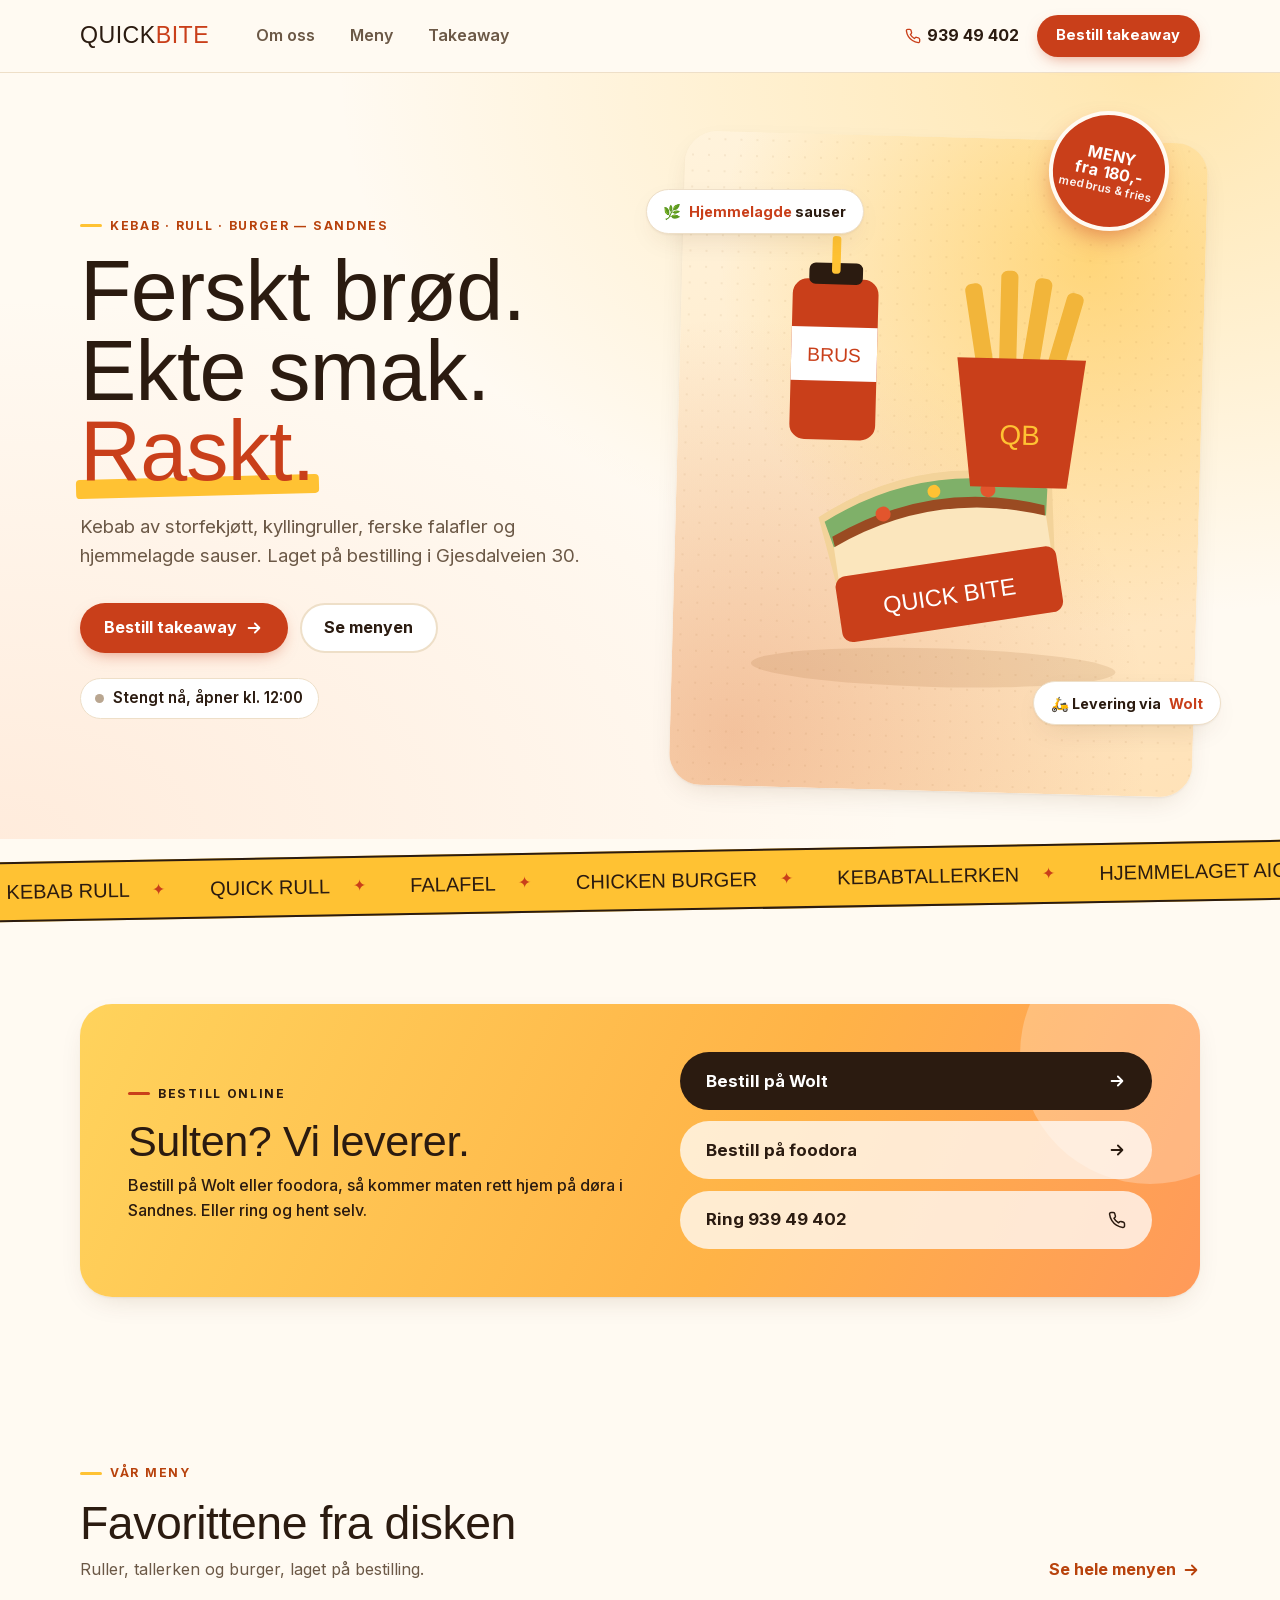
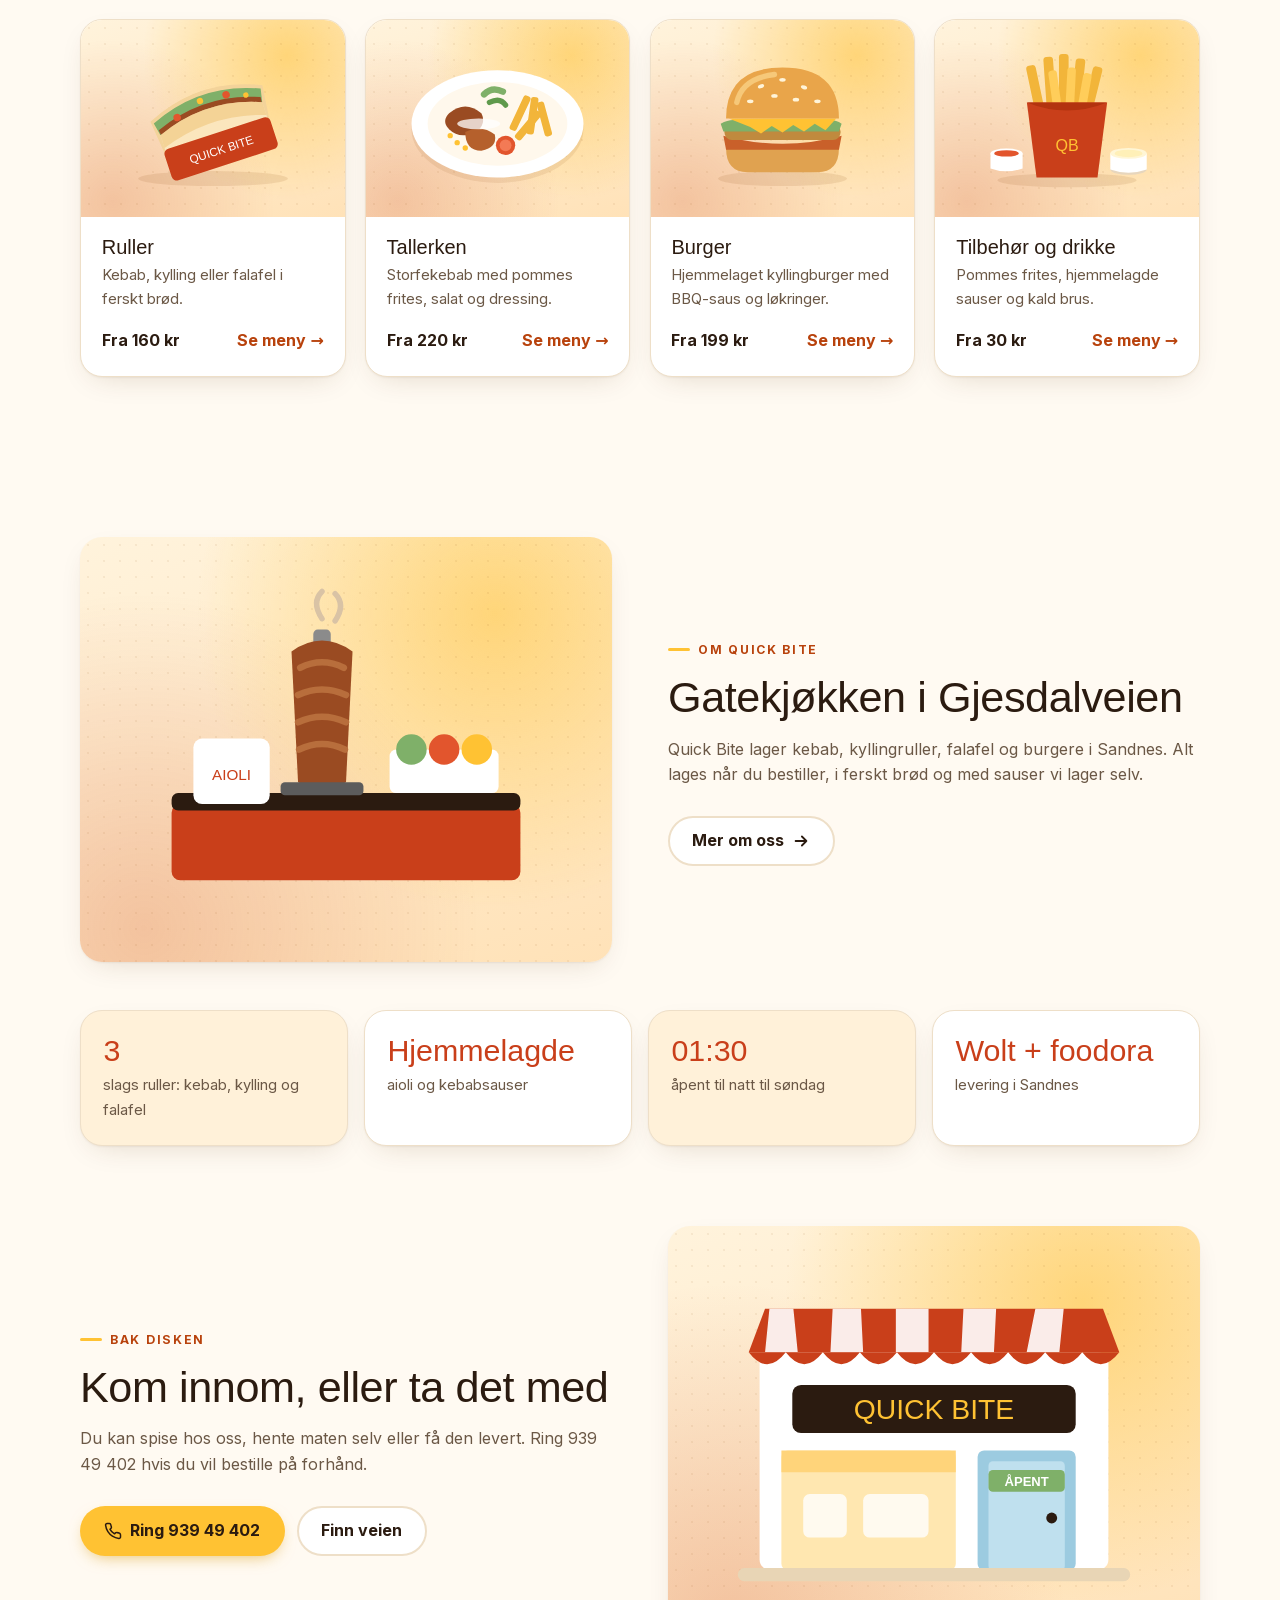
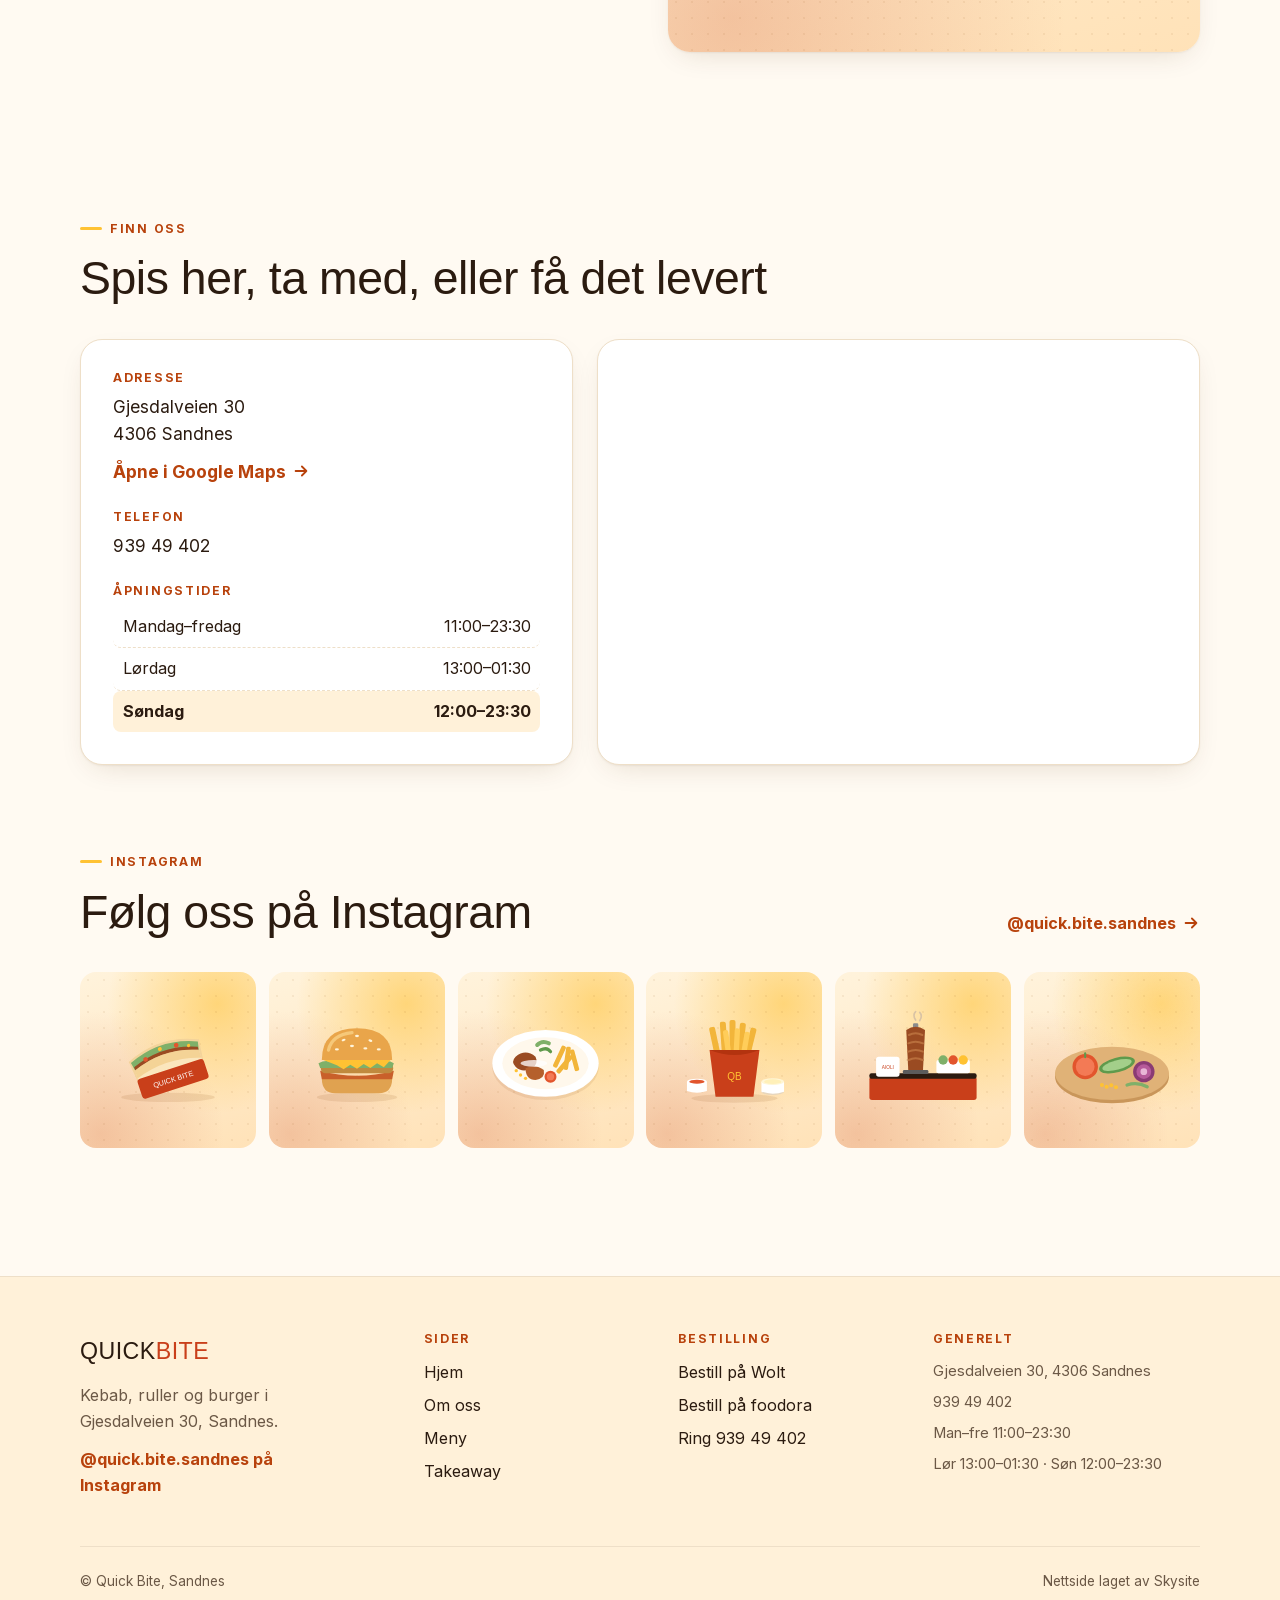
==== commit 7c28c60e: "Egne tegninger av maten i bildeplassene Kebabrull, tallerken, burger, pommes, kjøkken, lokale og råv" ====
--- a/index.html
+++ b/index.html
@@ -67,7 +67,7 @@
       <p class="hours-line" data-status><span class="dot"></span><span class="status-text">Man–fre 11:00–23:30</span></p>
     </div>
     <div class="hero-media">
-      <div class="ph " role="img" aria-label="Plass til bilde: Hovedbilde av maten"><div class="ph-in"><svg viewBox="0 0 24 24" fill="none" stroke="currentColor" stroke-width="1.6" aria-hidden="true"><path d="M4 8h3l2-3h6l2 3h3v11H4z"/><circle cx="12" cy="13" r="3.5"/></svg>Hovedbilde av maten</div></div>
+      <div class="ph illu"><img src="img/meny.svg" alt="Tegning av kebabrull, pommes frites og brus" loading="lazy"></div>
       <div class="sticker">MENY<br>fra 180,-<small>med brus &amp; fries</small></div>
       <div class="tag t1">🌿 <span><b>Hjemmelagde</b> sauser</span></div>
       <div class="tag t2">🛵 Levering via <b>Wolt</b></div>
@@ -105,10 +105,10 @@
       <a class="link" href="meny/index.html">Se hele menyen <svg viewBox="0 0 20 20" fill="none" stroke="currentColor" stroke-width="2" stroke-linecap="round" stroke-linejoin="round" aria-hidden="true"><path d="M4 10h12M11 5l5 5-5 5"/></svg></a>
     </div>
     <ul class="cats">
-      <li><a class="cat" href="meny/index.html#ruller"><div class="ph " role="img" aria-label="Plass til bilde: Ruller: kebab, kylling og falafel"><div class="ph-in"><svg viewBox="0 0 24 24" fill="none" stroke="currentColor" stroke-width="1.6" aria-hidden="true"><path d="M4 8h3l2-3h6l2 3h3v11H4z"/><circle cx="12" cy="13" r="3.5"/></svg>Ruller: kebab, kylling og falafel</div></div><div class="cat-body"><h3>Ruller</h3><p>Kebab, kylling eller falafel i ferskt brød.</p><span class="from">Fra 160 kr <span>Se meny →</span></span></div></a></li>
-      <li><a class="cat" href="meny/index.html#tallerken"><div class="ph " role="img" aria-label="Plass til bilde: Kebabtallerken"><div class="ph-in"><svg viewBox="0 0 24 24" fill="none" stroke="currentColor" stroke-width="1.6" aria-hidden="true"><path d="M4 8h3l2-3h6l2 3h3v11H4z"/><circle cx="12" cy="13" r="3.5"/></svg>Kebabtallerken</div></div><div class="cat-body"><h3>Tallerken</h3><p>Storfekebab med pommes frites, salat og dressing.</p><span class="from">Fra 220 kr <span>Se meny →</span></span></div></a></li>
-      <li><a class="cat" href="meny/index.html#burger"><div class="ph " role="img" aria-label="Plass til bilde: Quick Chicken Burger"><div class="ph-in"><svg viewBox="0 0 24 24" fill="none" stroke="currentColor" stroke-width="1.6" aria-hidden="true"><path d="M4 8h3l2-3h6l2 3h3v11H4z"/><circle cx="12" cy="13" r="3.5"/></svg>Quick Chicken Burger</div></div><div class="cat-body"><h3>Burger</h3><p>Hjemmelaget kyllingburger med BBQ-saus og løkringer.</p><span class="from">Fra 199 kr <span>Se meny →</span></span></div></a></li>
-      <li><a class="cat" href="meny/index.html#tilbehor"><div class="ph " role="img" aria-label="Plass til bilde: Pommes frites og sauser"><div class="ph-in"><svg viewBox="0 0 24 24" fill="none" stroke="currentColor" stroke-width="1.6" aria-hidden="true"><path d="M4 8h3l2-3h6l2 3h3v11H4z"/><circle cx="12" cy="13" r="3.5"/></svg>Pommes frites og sauser</div></div><div class="cat-body"><h3>Tilbehør og drikke</h3><p>Pommes frites, hjemmelagde sauser og kald brus.</p><span class="from">Fra 30 kr <span>Se meny →</span></span></div></a></li>
+      <li><a class="cat" href="meny/index.html#ruller"><div class="ph illu"><img src="img/rull.svg" alt="Tegning av en kebabrull" loading="lazy"></div><div class="cat-body"><h3>Ruller</h3><p>Kebab, kylling eller falafel i ferskt brød.</p><span class="from">Fra 160 kr <span>Se meny →</span></span></div></a></li>
+      <li><a class="cat" href="meny/index.html#tallerken"><div class="ph illu"><img src="img/tallerken.svg" alt="Tegning av kebabtallerken med pommes frites og salat" loading="lazy"></div><div class="cat-body"><h3>Tallerken</h3><p>Storfekebab med pommes frites, salat og dressing.</p><span class="from">Fra 220 kr <span>Se meny →</span></span></div></a></li>
+      <li><a class="cat" href="meny/index.html#burger"><div class="ph illu"><img src="img/burger.svg" alt="Tegning av en kyllingburger" loading="lazy"></div><div class="cat-body"><h3>Burger</h3><p>Hjemmelaget kyllingburger med BBQ-saus og løkringer.</p><span class="from">Fra 199 kr <span>Se meny →</span></span></div></a></li>
+      <li><a class="cat" href="meny/index.html#tilbehor"><div class="ph illu"><img src="img/pommes.svg" alt="Tegning av pommes frites med sauser" loading="lazy"></div><div class="cat-body"><h3>Tilbehør og drikke</h3><p>Pommes frites, hjemmelagde sauser og kald brus.</p><span class="from">Fra 30 kr <span>Se meny →</span></span></div></a></li>
     </ul>
   </div>
 </section>
@@ -116,7 +116,7 @@
 <section aria-labelledby="om-tittel">
   <div class="wrap">
     <div class="split">
-      <div class="split-media"><div class="ph " role="img" aria-label="Plass til bilde: Bilde fra kjøkkenet"><div class="ph-in"><svg viewBox="0 0 24 24" fill="none" stroke="currentColor" stroke-width="1.6" aria-hidden="true"><path d="M4 8h3l2-3h6l2 3h3v11H4z"/><circle cx="12" cy="13" r="3.5"/></svg>Bilde fra kjøkkenet</div></div></div>
+      <div class="split-media"><div class="ph illu"><img src="img/kjokken.svg" alt="Tegning av kjøkkenet med kebabspyd og sauser" loading="lazy"></div></div>
       <div>
         <span class="eyebrow">Om Quick Bite</span>
         <h2 id="om-tittel">Gatekjøkken i Gjesdalveien</h2>
@@ -136,7 +136,7 @@
 <section aria-labelledby="disk-tittel" style="padding-top:0">
   <div class="wrap">
     <div class="split rev">
-      <div class="split-media"><div class="ph " role="img" aria-label="Plass til bilde: Bilde av disken eller lokalet"><div class="ph-in"><svg viewBox="0 0 24 24" fill="none" stroke="currentColor" stroke-width="1.6" aria-hidden="true"><path d="M4 8h3l2-3h6l2 3h3v11H4z"/><circle cx="12" cy="13" r="3.5"/></svg>Bilde av disken eller lokalet</div></div></div>
+      <div class="split-media"><div class="ph illu"><img src="img/lokale.svg" alt="Tegning av Quick Bite-lokalet" loading="lazy"></div></div>
       <div>
         <span class="eyebrow">Bak disken</span>
         <h2 id="disk-tittel">Kom innom, eller ta det med</h2>
@@ -193,7 +193,7 @@
       <a class="link" href="https://www.instagram.com/quick.bite.sandnes/" target="_blank" rel="noopener">@quick.bite.sandnes <svg viewBox="0 0 20 20" fill="none" stroke="currentColor" stroke-width="2" stroke-linecap="round" stroke-linejoin="round" aria-hidden="true"><path d="M4 10h12M11 5l5 5-5 5"/></svg></a>
     </div>
     <div class="insta">
-      <a href="https://www.instagram.com/quick.bite.sandnes/" target="_blank" rel="noopener" aria-label="Quick Bite på Instagram"><div class="ph " role="img" aria-label="Plass til bilde: Bilde 1"><div class="ph-in"><svg viewBox="0 0 24 24" fill="none" stroke="currentColor" stroke-width="1.6" aria-hidden="true"><path d="M4 8h3l2-3h6l2 3h3v11H4z"/><circle cx="12" cy="13" r="3.5"/></svg>Bilde 1</div></div></a><a href="https://www.instagram.com/quick.bite.sandnes/" target="_blank" rel="noopener" aria-label="Quick Bite på Instagram"><div class="ph " role="img" aria-label="Plass til bilde: Bilde 2"><div class="ph-in"><svg viewBox="0 0 24 24" fill="none" stroke="currentColor" stroke-width="1.6" aria-hidden="true"><path d="M4 8h3l2-3h6l2 3h3v11H4z"/><circle cx="12" cy="13" r="3.5"/></svg>Bilde 2</div></div></a><a href="https://www.instagram.com/quick.bite.sandnes/" target="_blank" rel="noopener" aria-label="Quick Bite på Instagram"><div class="ph " role="img" aria-label="Plass til bilde: Bilde 3"><div class="ph-in"><svg viewBox="0 0 24 24" fill="none" stroke="currentColor" stroke-width="1.6" aria-hidden="true"><path d="M4 8h3l2-3h6l2 3h3v11H4z"/><circle cx="12" cy="13" r="3.5"/></svg>Bilde 3</div></div></a><a href="https://www.instagram.com/quick.bite.sandnes/" target="_blank" rel="noopener" aria-label="Quick Bite på Instagram"><div class="ph " role="img" aria-label="Plass til bilde: Bilde 4"><div class="ph-in"><svg viewBox="0 0 24 24" fill="none" stroke="currentColor" stroke-width="1.6" aria-hidden="true"><path d="M4 8h3l2-3h6l2 3h3v11H4z"/><circle cx="12" cy="13" r="3.5"/></svg>Bilde 4</div></div></a><a href="https://www.instagram.com/quick.bite.sandnes/" target="_blank" rel="noopener" aria-label="Quick Bite på Instagram"><div class="ph " role="img" aria-label="Plass til bilde: Bilde 5"><div class="ph-in"><svg viewBox="0 0 24 24" fill="none" stroke="currentColor" stroke-width="1.6" aria-hidden="true"><path d="M4 8h3l2-3h6l2 3h3v11H4z"/><circle cx="12" cy="13" r="3.5"/></svg>Bilde 5</div></div></a><a href="https://www.instagram.com/quick.bite.sandnes/" target="_blank" rel="noopener" aria-label="Quick Bite på Instagram"><div class="ph " role="img" aria-label="Plass til bilde: Bilde 6"><div class="ph-in"><svg viewBox="0 0 24 24" fill="none" stroke="currentColor" stroke-width="1.6" aria-hidden="true"><path d="M4 8h3l2-3h6l2 3h3v11H4z"/><circle cx="12" cy="13" r="3.5"/></svg>Bilde 6</div></div></a>
+      <a href="https://www.instagram.com/quick.bite.sandnes/" target="_blank" rel="noopener" aria-label="Quick Bite på Instagram"><div class="ph illu"><img src="img/rull.svg" alt="" loading="lazy"></div></a><a href="https://www.instagram.com/quick.bite.sandnes/" target="_blank" rel="noopener" aria-label="Quick Bite på Instagram"><div class="ph illu"><img src="img/burger.svg" alt="" loading="lazy"></div></a><a href="https://www.instagram.com/quick.bite.sandnes/" target="_blank" rel="noopener" aria-label="Quick Bite på Instagram"><div class="ph illu"><img src="img/tallerken.svg" alt="" loading="lazy"></div></a><a href="https://www.instagram.com/quick.bite.sandnes/" target="_blank" rel="noopener" aria-label="Quick Bite på Instagram"><div class="ph illu"><img src="img/pommes.svg" alt="" loading="lazy"></div></a><a href="https://www.instagram.com/quick.bite.sandnes/" target="_blank" rel="noopener" aria-label="Quick Bite på Instagram"><div class="ph illu"><img src="img/kjokken.svg" alt="" loading="lazy"></div></a><a href="https://www.instagram.com/quick.bite.sandnes/" target="_blank" rel="noopener" aria-label="Quick Bite på Instagram"><div class="ph illu"><img src="img/ravarer.svg" alt="" loading="lazy"></div></a>
     </div>
   </div>
 </section>
--- a/style.css
+++ b/style.css
@@ -251,3 +251,10 @@
 @media (max-width:820px){.ph.wide{aspect-ratio:4/3}}
 .link svg{width:18px;height:18px;flex:none}
 @media (max-width:820px){.sticker{width:104px;height:104px}.sticker small{font-size:.6rem}}
+
+/* Tegninger i bildeplassene (byttes med ekte bilder senere) */
+.ph.illu img{object-fit:contain;padding:9%;z-index:1}
+.ph.illu::after{opacity:.6}
+.cat .ph.illu img{padding:7%;transition:transform .3s}
+.cat:hover .ph.illu img{transform:scale(1.06) rotate(-2deg)}
+.insta .ph.illu img{padding:12%}
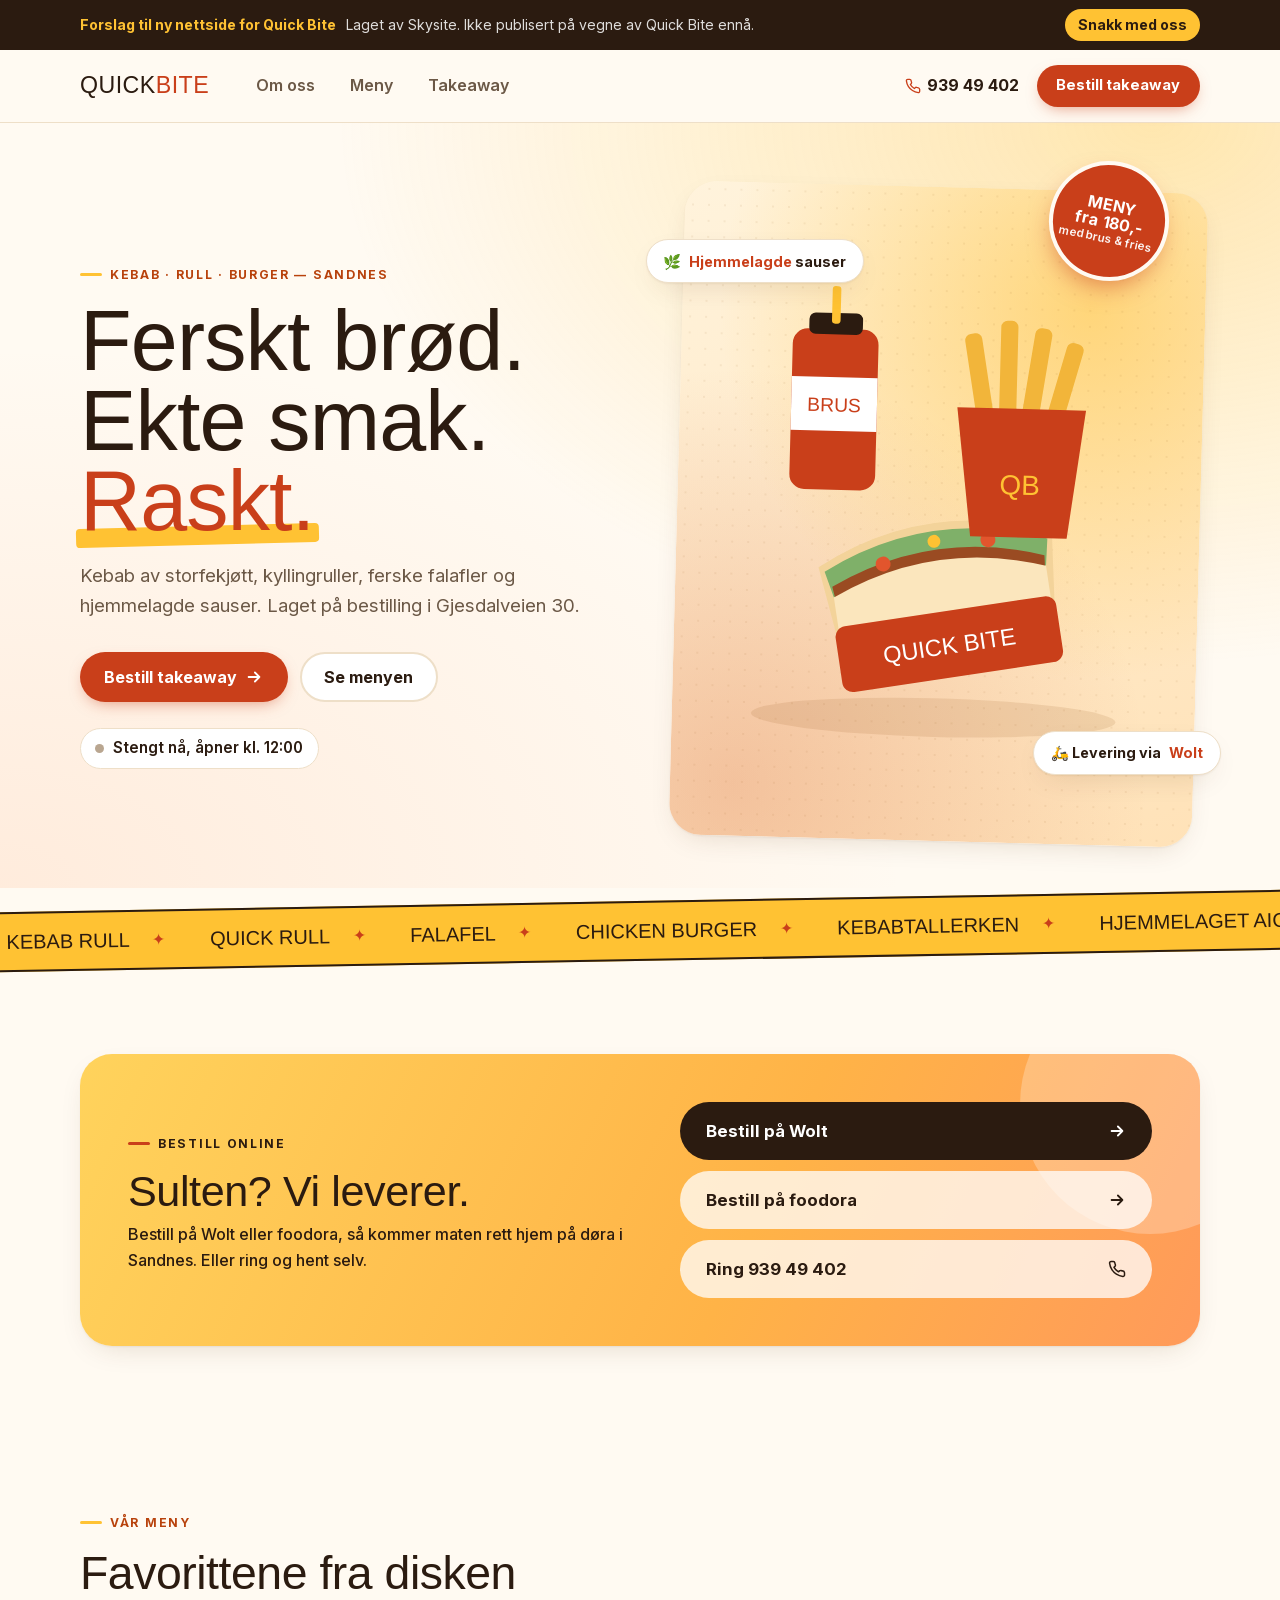
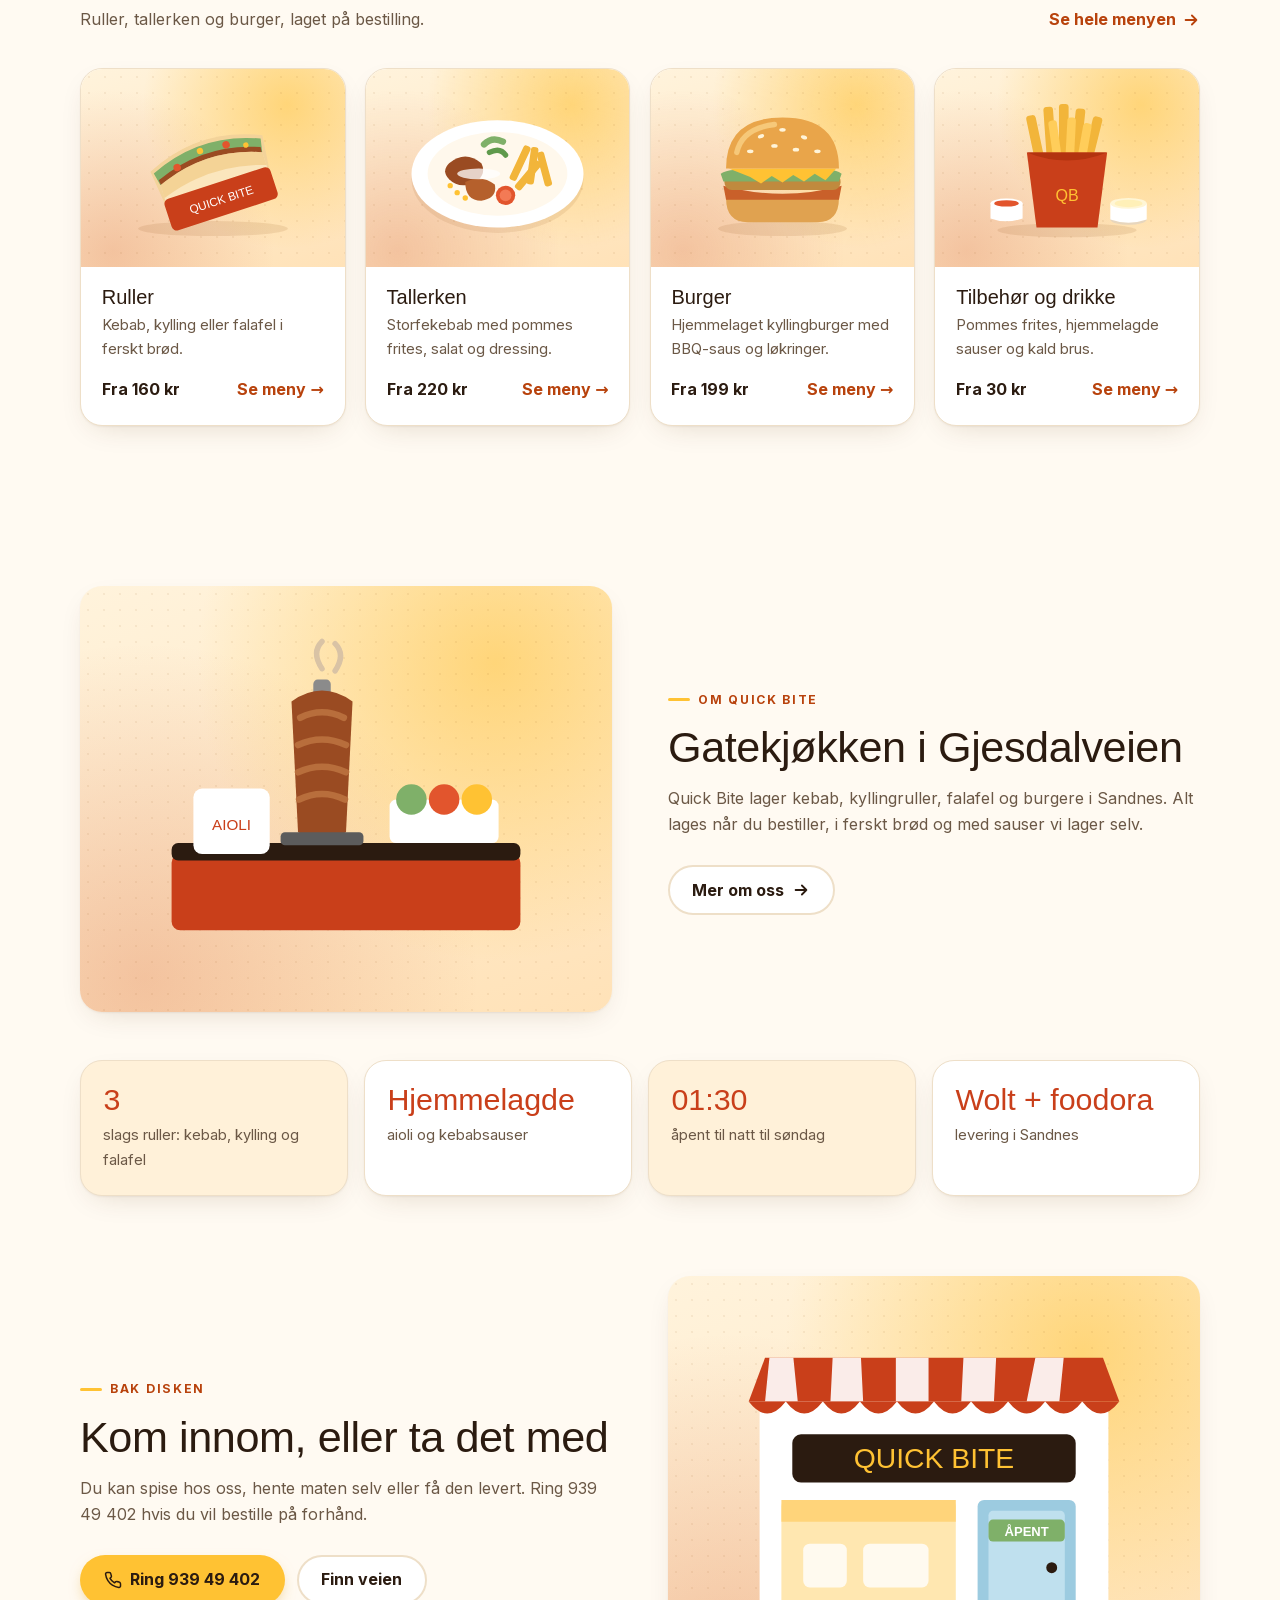
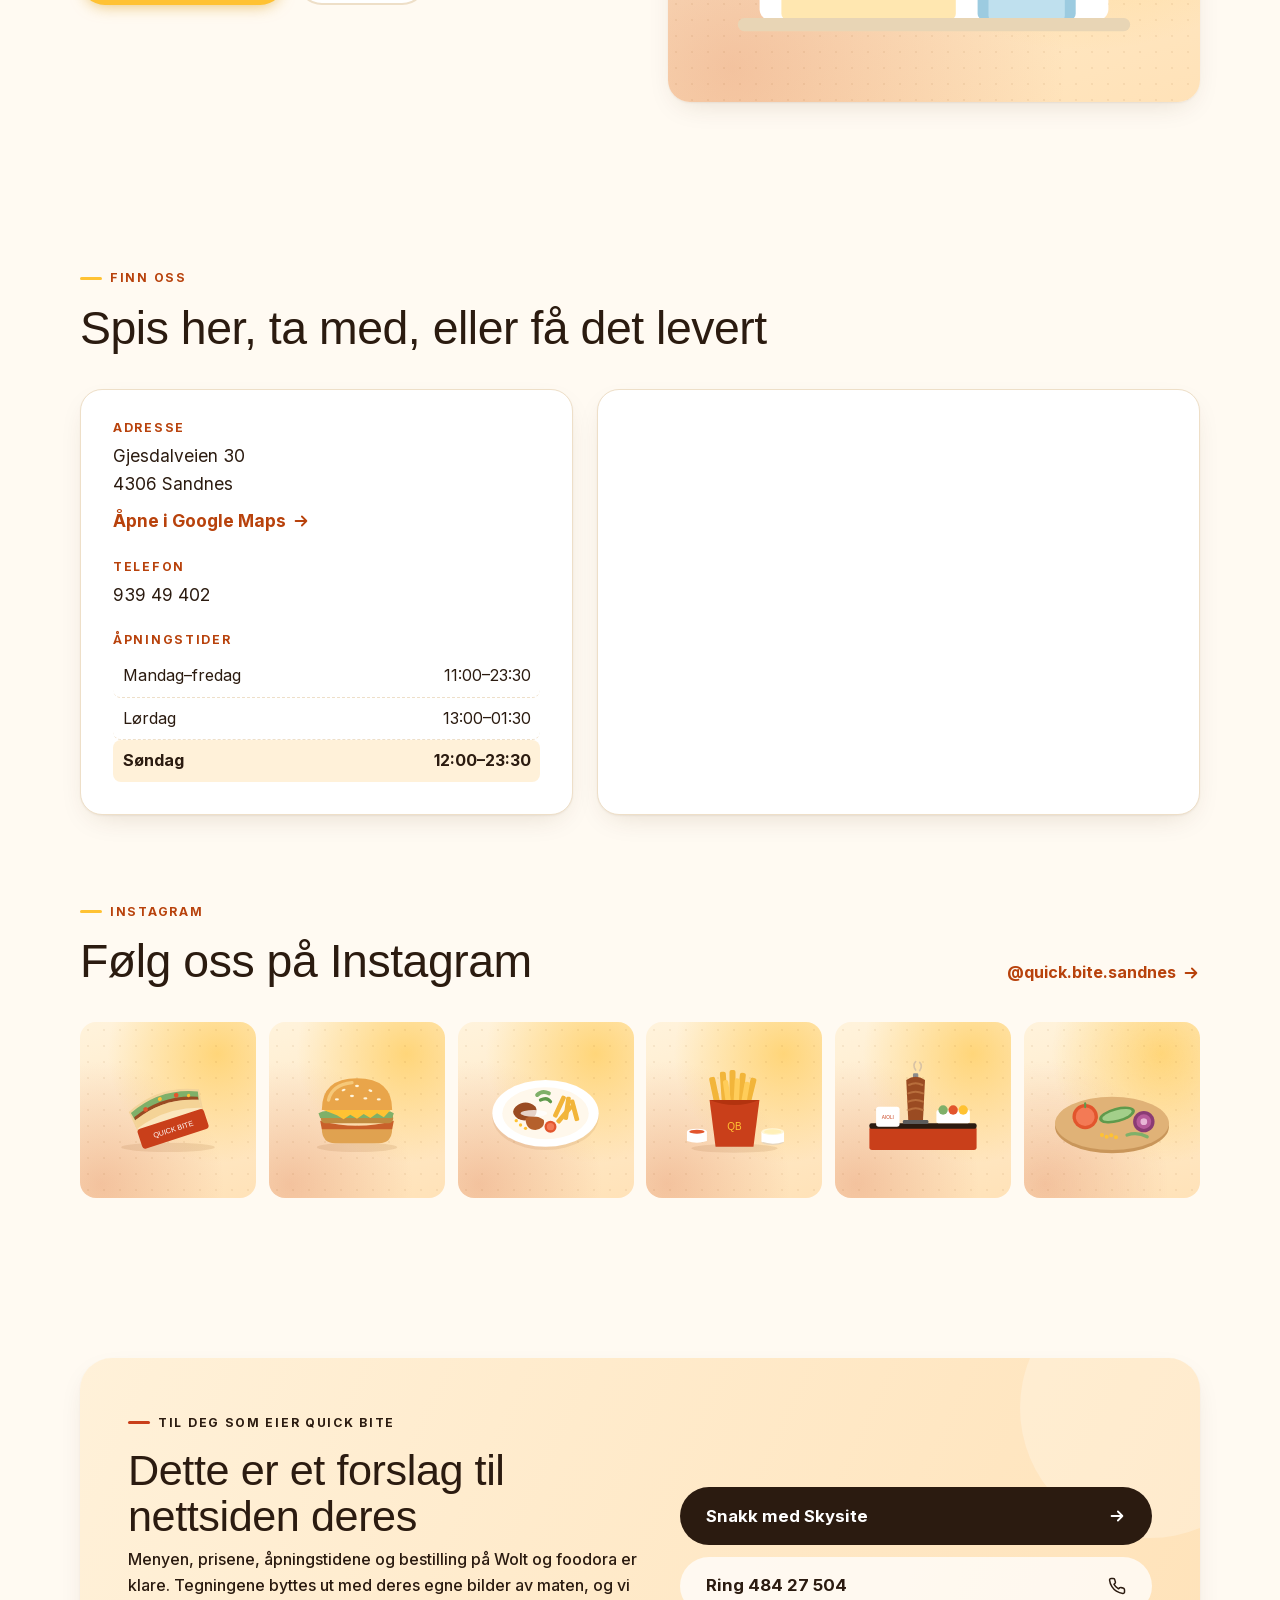
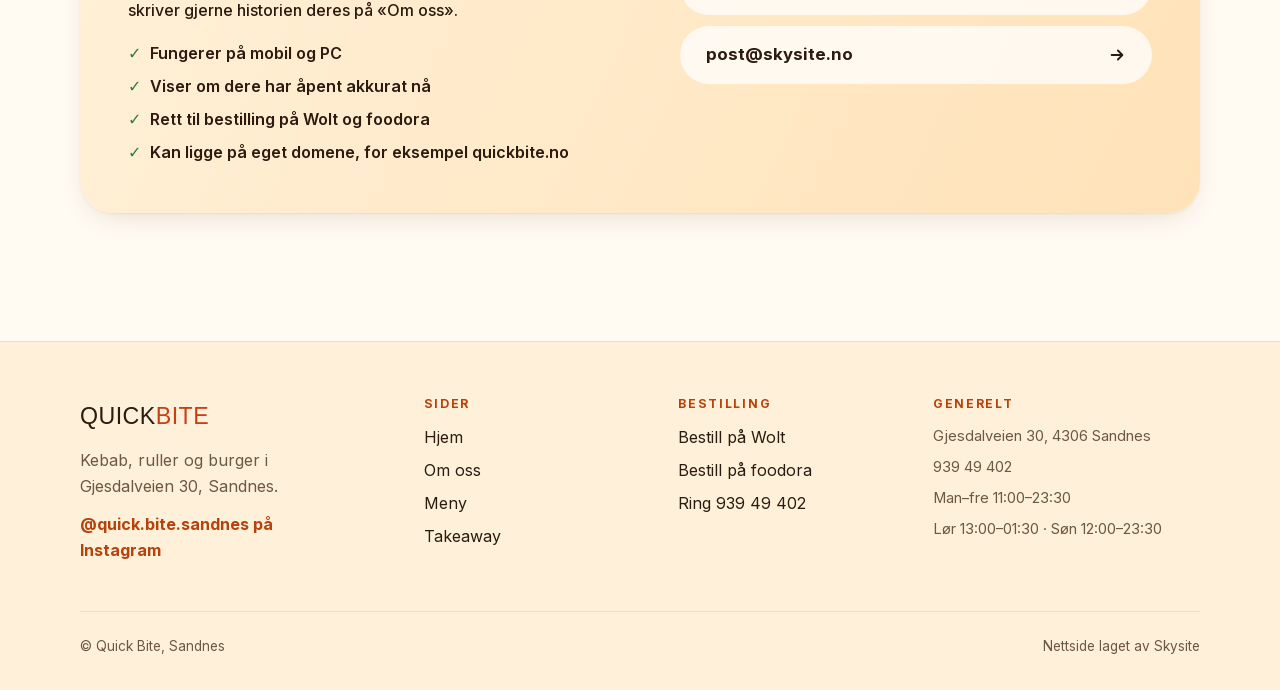
==== commit 129537ff: "Forslag til eieren: banner, egen seksjon og noindex Co-Authored-By: Claude Opus 5.5 <noreply@anthrop" ====
--- a/index.html
+++ b/index.html
@@ -2,6 +2,7 @@
 <html lang="no">
 <head>
 <meta charset="utf-8">
+<meta name="robots" content="noindex">
 <meta name="viewport" content="width=device-width, initial-scale=1">
 <title>Quick Bite – Kebab, rull og burger i Sandnes</title>
 <meta name="description" content="Quick Bite i Sandnes: kebab, kyllingrull, falafel og burgere laget på bestilling. Bestill takeaway på Wolt eller foodora.">
@@ -32,6 +33,7 @@
 }</script>
 </head>
 <body>
+<div class="proposal" role="note"><div class="wrap"><p><b>Forslag til ny nettside for Quick Bite</b> <span>Laget av Skysite. Ikke publisert på vegne av Quick Bite ennå.</span></p><a href="https://skysite.no/kontakt/" target="_blank" rel="noopener">Snakk med oss</a></div></div>
 <a class="skip" href="#innhold">Hopp til innholdet</a>
 
 <header class="top">
@@ -197,6 +199,28 @@
     </div>
   </div>
 </section>
+<section id="til-eieren" aria-labelledby="eier-tittel">
+  <div class="wrap">
+    <div class="order owner">
+      <div>
+        <span class="eyebrow">Til deg som eier Quick Bite</span>
+        <h2 id="eier-tittel">Dette er et forslag til nettsiden deres</h2>
+        <p>Menyen, prisene, åpningstidene og bestilling på Wolt og foodora er klare. Tegningene byttes ut med deres egne bilder av maten, og vi skriver gjerne historien deres på «Om oss».</p>
+        <ul class="owner-list">
+          <li>Fungerer på mobil og PC</li>
+          <li>Viser om dere har åpent akkurat nå</li>
+          <li>Rett til bestilling på Wolt og foodora</li>
+          <li>Kan ligge på eget domene, for eksempel quickbite.no</li>
+        </ul>
+      </div>
+      <div class="order-actions">
+        <a class="btn dark" href="https://skysite.no/kontakt/" target="_blank" rel="noopener">Snakk med Skysite <svg viewBox="0 0 20 20" fill="none" stroke="currentColor" stroke-width="2" stroke-linecap="round" stroke-linejoin="round" aria-hidden="true"><path d="M4 10h12M11 5l5 5-5 5"/></svg></a>
+        <a class="btn light" href="tel:+4748427504">Ring 484 27 504 <svg viewBox="0 0 24 24" fill="none" stroke="currentColor" stroke-width="2" stroke-linecap="round" stroke-linejoin="round" aria-hidden="true"><path d="M22 16.9v3a2 2 0 0 1-2.2 2 19.8 19.8 0 0 1-8.6-3.1 19.5 19.5 0 0 1-6-6A19.8 19.8 0 0 1 2.1 4.2 2 2 0 0 1 4.1 2h3a2 2 0 0 1 2 1.7c.1.9.4 1.8.7 2.7a2 2 0 0 1-.5 2.1L8 9.8a16 16 0 0 0 6 6l1.3-1.3a2 2 0 0 1 2.1-.4c.9.3 1.8.6 2.7.7a2 2 0 0 1 1.7 2z"/></svg></a>
+        <a class="btn light" href="mailto:post@skysite.no">post@skysite.no <svg viewBox="0 0 20 20" fill="none" stroke="currentColor" stroke-width="2" stroke-linecap="round" stroke-linejoin="round" aria-hidden="true"><path d="M4 10h12M11 5l5 5-5 5"/></svg></a>
+      </div>
+    </div>
+  </div>
+</section>
 </main>
 
 <footer>
--- a/style.css
+++ b/style.css
@@ -258,3 +258,14 @@
 .cat .ph.illu img{padding:7%;transition:transform .3s}
 .cat:hover .ph.illu img{transform:scale(1.06) rotate(-2deg)}
 .insta .ph.illu img{padding:12%}
+
+/* Forslagsbanner (fjernes når eieren har sagt ja) */
+.proposal{background:var(--text);color:#fff;font-size:.88rem}
+.proposal .wrap{display:flex;align-items:center;justify-content:space-between;gap:.5rem 1rem;flex-wrap:wrap;padding-top:.55rem;padding-bottom:.55rem}
+.proposal b{color:var(--gold);margin-right:.4rem}
+.proposal span{opacity:.85}
+.proposal a{color:var(--text);background:var(--gold);text-decoration:none;font-weight:700;padding:.3rem .8rem;border-radius:999px;white-space:nowrap}
+.owner{background:linear-gradient(115deg,#fff1d9,#ffe2b8)}
+.owner-list{list-style:none;margin-top:1.1rem;display:grid;gap:.45rem;font-weight:600}
+.owner-list li{display:flex;gap:.55rem;align-items:baseline}
+.owner-list li::before{content:"✓";color:var(--green);font-weight:800}
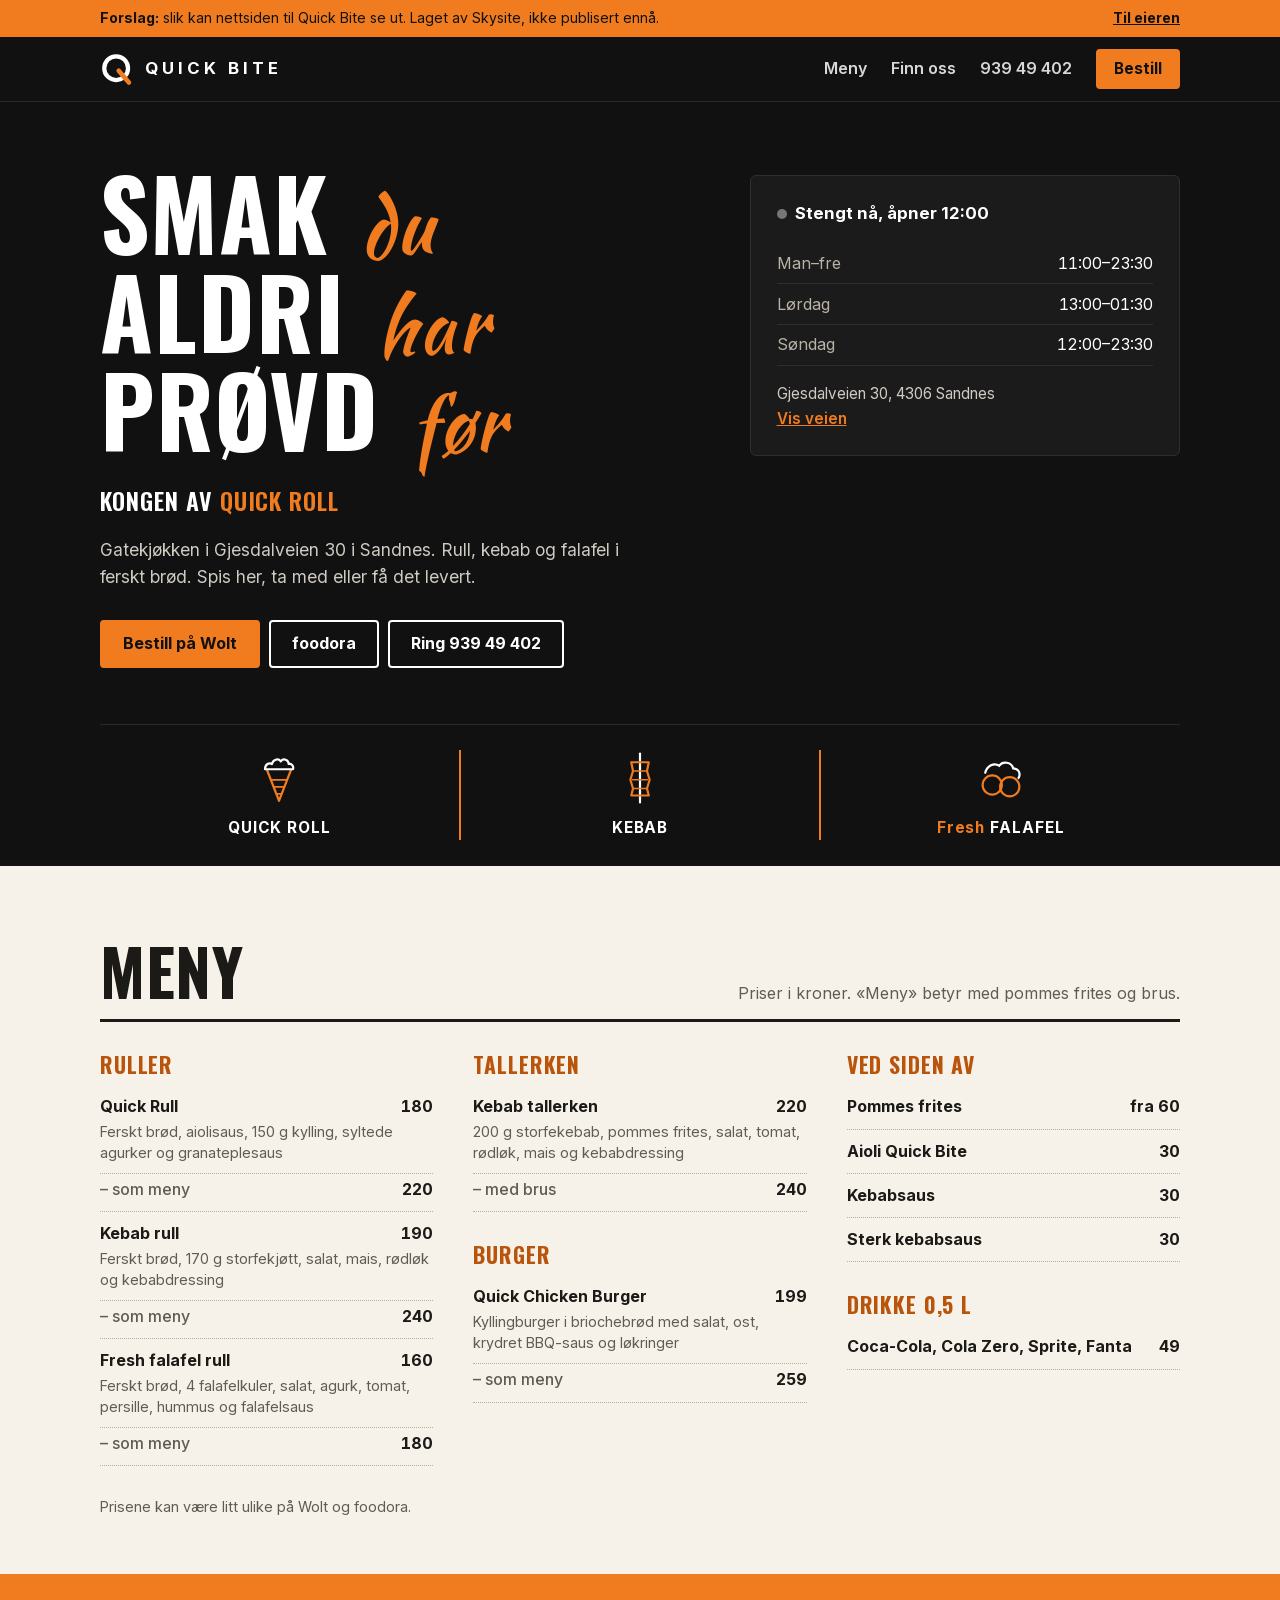
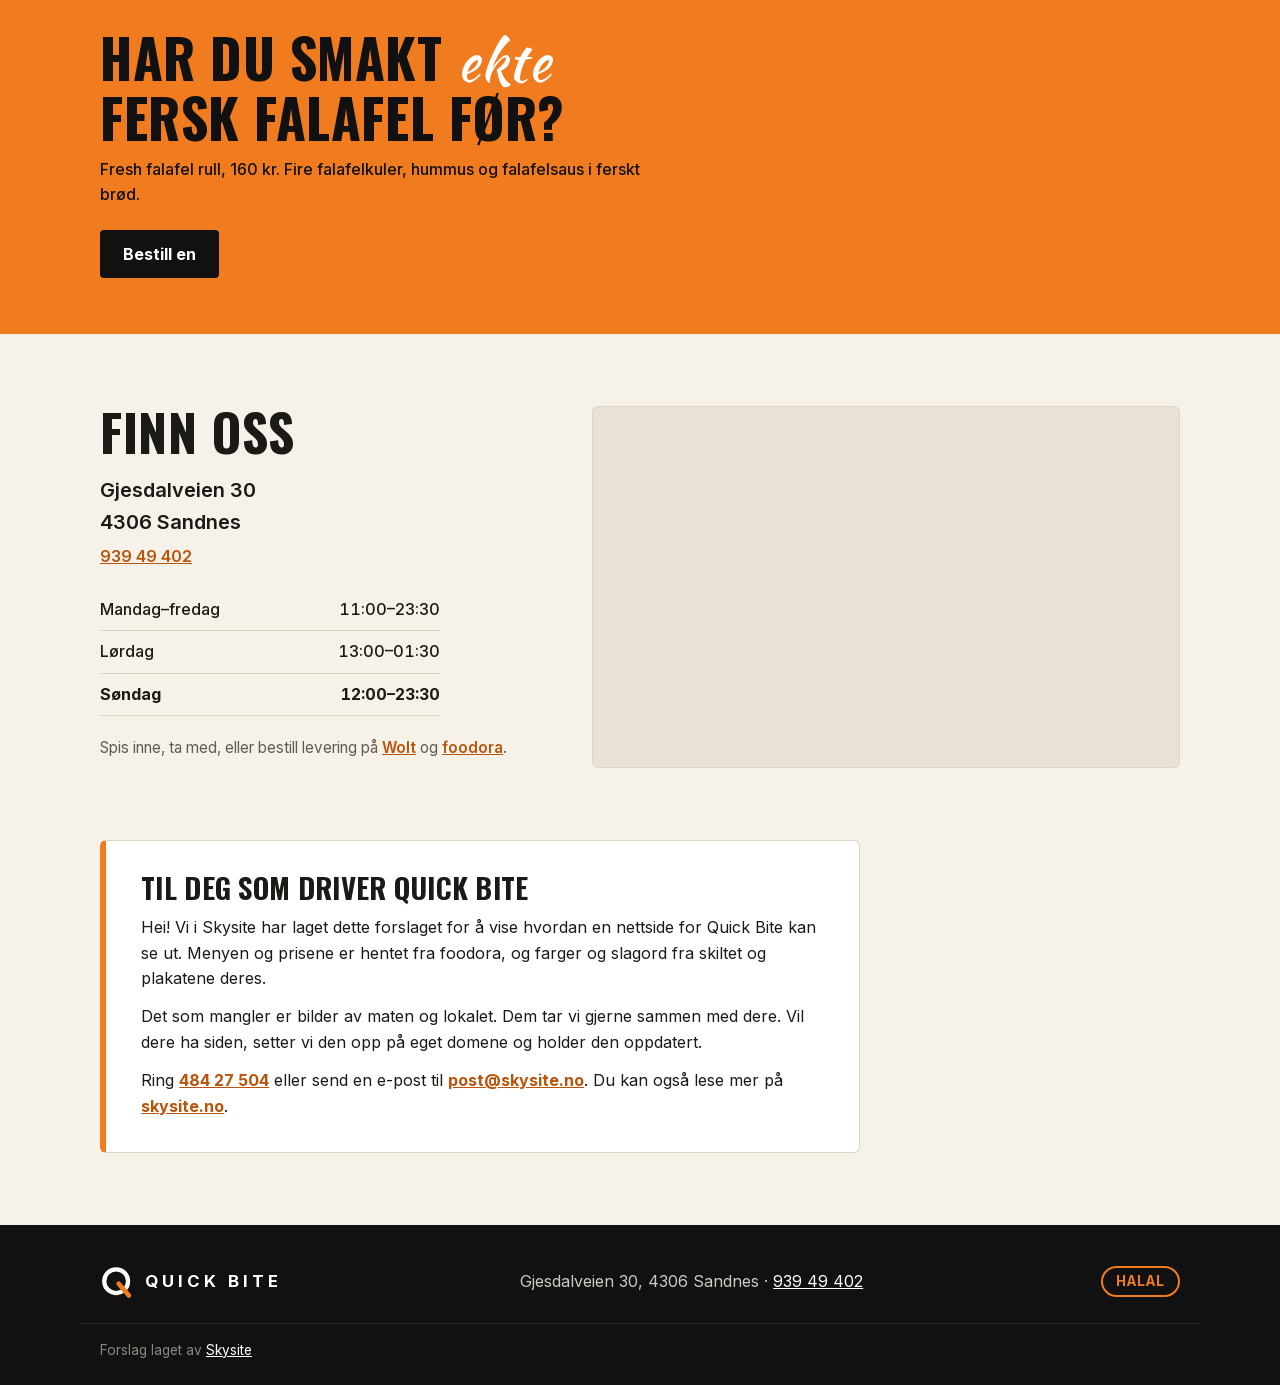
==== commit 74edf950: "Ny Quick Bite-side i deres eget uttrykk Svart, hvitt og oransje som skiltet, Q-logo, slagordene fra " ====
--- a/index.html
+++ b/index.html
@@ -4,16 +4,11 @@
 <meta charset="utf-8">
 <meta name="robots" content="noindex">
 <meta name="viewport" content="width=device-width, initial-scale=1">
-<title>Quick Bite – Kebab, rull og burger i Sandnes</title>
-<meta name="description" content="Quick Bite i Sandnes: kebab, kyllingrull, falafel og burgere laget på bestilling. Bestill takeaway på Wolt eller foodora.">
-<meta name="theme-color" content="#fffaf2">
-<meta property="og:type" content="website">
-<meta property="og:locale" content="nb_NO">
-<meta property="og:site_name" content="Quick Bite">
-<meta property="og:title" content="Quick Bite – Kebab, rull og burger i Sandnes">
-<meta property="og:description" content="Quick Bite i Sandnes: kebab, kyllingrull, falafel og burgere laget på bestilling. Bestill takeaway på Wolt eller foodora.">
+<title>Quick Bite – Quick Roll, kebab og falafel i Sandnes</title>
+<meta name="description" content="Quick Bite i Gjesdalveien 30, Sandnes. Quick Roll, kebab, fresh falafel og kyllingburger. Bestill på Wolt eller foodora, eller ring 939 49 402.">
+<meta name="theme-color" content="#111111">
 <link rel="icon" href="favicon.svg" type="image/svg+xml">
-<link rel="preload" href="fonts/archivo-black.woff2" as="font" type="font/woff2" crossorigin>
+<link rel="preload" href="fonts/oswald.woff2" as="font" type="font/woff2" crossorigin>
 <link href="fonts/fonts.css" rel="stylesheet">
 <link href="style.css" rel="stylesheet">
 <script type="application/ld+json">{
@@ -21,252 +16,176 @@
   "@type": "Restaurant",
   "name": "Quick Bite",
   "telephone": "+47 939 49 402",
-  "servesCuisine": ["Kebab", "Burger", "Falafel"],
-  "priceRange": "kr 150–260",
+  "servesCuisine": ["Kebab", "Falafel", "Burger"],
+  "priceRange": "kr 160–260",
   "address": {"@type": "PostalAddress", "streetAddress": "Gjesdalveien 30", "postalCode": "4306", "addressLocality": "Sandnes", "addressCountry": "NO"},
   "openingHoursSpecification": [
     {"@type": "OpeningHoursSpecification", "dayOfWeek": ["Monday","Tuesday","Wednesday","Thursday","Friday"], "opens": "11:00", "closes": "23:30"},
     {"@type": "OpeningHoursSpecification", "dayOfWeek": "Saturday", "opens": "13:00", "closes": "01:30"},
     {"@type": "OpeningHoursSpecification", "dayOfWeek": "Sunday", "opens": "12:00", "closes": "23:30"}
-  ],
-  "sameAs": ["https://www.instagram.com/quick.bite.sandnes/"]
+  ]
 }</script>
 </head>
 <body>
-<div class="proposal" role="note"><div class="wrap"><p><b>Forslag til ny nettside for Quick Bite</b> <span>Laget av Skysite. Ikke publisert på vegne av Quick Bite ennå.</span></p><a href="https://skysite.no/kontakt/" target="_blank" rel="noopener">Snakk med oss</a></div></div>
-<a class="skip" href="#innhold">Hopp til innholdet</a>
+
+<div class="proposal" role="note">
+  <div class="wrap">
+    <p><b>Forslag:</b> slik kan nettsiden til Quick Bite se ut. Laget av Skysite, ikke publisert ennå.</p>
+    <a href="#til-eieren">Til eieren</a>
+  </div>
+</div>
 
 <header class="top">
   <div class="wrap">
-    <a class="logo" href="index.html" aria-label="Quick Bite, til forsiden">QUICK<span>BITE</span></a>
-    <nav class="nav" id="nav" aria-label="Hovedmeny">
-      <a href="om-oss/index.html">Om oss</a>
-      <a href="meny/index.html">Meny</a>
-      <a href="levering/index.html">Takeaway</a>
+    <a class="logo" href="#" aria-label="Quick Bite, til toppen">
+      <svg class="q" viewBox="0 0 40 40" aria-hidden="true"><circle cx="19" cy="19" r="14" fill="none" stroke="#fff" stroke-width="5"/><path d="M22 22 L34 36" stroke="#f07c1f" stroke-width="5.5" stroke-linecap="round"/></svg>
+      <span>QUICK BITE</span>
+    </a>
+    <nav class="nav" aria-label="Hovedmeny">
+      <a href="#meny">Meny</a>
+      <a href="#finn-oss">Finn oss</a>
+      <a href="tel:+4793949402">939 49 402</a>
     </nav>
-    <div class="top-right">
-      <a class="tel" href="tel:+4793949402" aria-label="Ring 939 49 402"><svg viewBox="0 0 24 24" fill="none" stroke="currentColor" stroke-width="2" stroke-linecap="round" stroke-linejoin="round" aria-hidden="true"><path d="M22 16.9v3a2 2 0 0 1-2.2 2 19.8 19.8 0 0 1-8.6-3.1 19.5 19.5 0 0 1-6-6A19.8 19.8 0 0 1 2.1 4.2 2 2 0 0 1 4.1 2h3a2 2 0 0 1 2 1.7c.1.9.4 1.8.7 2.7a2 2 0 0 1-.5 2.1L8 9.8a16 16 0 0 0 6 6l1.3-1.3a2 2 0 0 1 2.1-.4c.9.3 1.8.6 2.7.7a2 2 0 0 1 1.7 2z"/></svg><span>939 49 402</span></a>
-      <a class="btn small" href="levering/index.html">Bestill takeaway</a>
-      <button class="menu-btn" type="button" aria-controls="nav" aria-expanded="false" aria-label="Åpne meny">
-        <svg class="bars" viewBox="0 0 24 24" fill="none" stroke="currentColor" stroke-width="2" stroke-linecap="round" aria-hidden="true"><path d="M4 7h16M4 12h16M4 17h16"/></svg>
-        <svg class="x" viewBox="0 0 24 24" fill="none" stroke="currentColor" stroke-width="2" stroke-linecap="round" aria-hidden="true"><path d="M6 6l12 12M18 6L6 18"/></svg>
-      </button>
-    </div>
+    <a class="btn small" href="https://wolt.com/nb/nor/sandnes/restaurant/quick-bite-sandnes" target="_blank" rel="noopener">Bestill</a>
   </div>
 </header>
 
-<main id="innhold">
+<main>
 <section class="hero">
   <div class="wrap hero-grid">
     <div>
-      <span class="eyebrow">Kebab · Rull · Burger — Sandnes</span>
-      <h1>Ferskt brød.<br>Ekte smak.<br><em>Raskt.</em></h1>
-      <p class="lead">Kebab av storfekjøtt, kyllingruller, ferske falafler og hjemmelagde sauser. Laget på bestilling i Gjesdalveien 30.</p>
+      <h1>Smak <em>du</em> aldri <em>har</em> prøvd <em>før</em></h1>
+      <p class="king">Kongen av <span>Quick Roll</span></p>
+      <p class="hero-text">Gatekjøkken i Gjesdalveien 30 i Sandnes. Rull, kebab og falafel i ferskt brød. Spis her, ta med eller få det levert.</p>
       <div class="cta">
-        <a class="btn" href="levering/index.html">Bestill takeaway <svg viewBox="0 0 20 20" fill="none" stroke="currentColor" stroke-width="2" stroke-linecap="round" stroke-linejoin="round" aria-hidden="true"><path d="M4 10h12M11 5l5 5-5 5"/></svg></a>
-        <a class="btn ghost" href="meny/index.html">Se menyen</a>
-      </div>
-      <p class="hours-line" data-status><span class="dot"></span><span class="status-text">Man–fre 11:00–23:30</span></p>
-    </div>
-    <div class="hero-media">
-      <div class="ph illu"><img src="img/meny.svg" alt="Tegning av kebabrull, pommes frites og brus" loading="lazy"></div>
-      <div class="sticker">MENY<br>fra 180,-<small>med brus &amp; fries</small></div>
-      <div class="tag t1">🌿 <span><b>Hjemmelagde</b> sauser</span></div>
-      <div class="tag t2">🛵 Levering via <b>Wolt</b></div>
-    </div>
-  </div>
-</section>
-
-<div class="ticker-wrap" aria-hidden="true"><div class="ticker"><div class="ticker-track"><span>Kebab rull</span><span>Quick Rull</span><span>Falafel</span><span>Chicken Burger</span><span>Kebabtallerken</span><span>Hjemmelaget aioli</span><span>Ferskt brød</span><span>Kebab rull</span><span>Quick Rull</span><span>Falafel</span><span>Chicken Burger</span><span>Kebabtallerken</span><span>Hjemmelaget aioli</span><span>Ferskt brød</span></div></div></div>
-
-<section aria-labelledby="bestill-tittel">
-  <div class="wrap">
-    <div class="order">
-      <div>
-        <span class="eyebrow">Bestill online</span>
-        <h2 id="bestill-tittel">Sulten? Vi leverer.</h2>
-        <p>Bestill på Wolt eller foodora, så kommer maten rett hjem på døra i Sandnes. Eller ring og hent selv.</p>
-      </div>
-      <div class="order-actions">
-        <a class="btn dark" href="https://wolt.com/nb/nor/sandnes/restaurant/quick-bite-sandnes" target="_blank" rel="noopener">Bestill på Wolt <svg viewBox="0 0 20 20" fill="none" stroke="currentColor" stroke-width="2" stroke-linecap="round" stroke-linejoin="round" aria-hidden="true"><path d="M4 10h12M11 5l5 5-5 5"/></svg></a>
-        <a class="btn light" href="https://www.foodora.no/restaurant/xkr0/quick-bite-xkr0" target="_blank" rel="noopener">Bestill på foodora <svg viewBox="0 0 20 20" fill="none" stroke="currentColor" stroke-width="2" stroke-linecap="round" stroke-linejoin="round" aria-hidden="true"><path d="M4 10h12M11 5l5 5-5 5"/></svg></a>
-        <a class="btn light" href="tel:+4793949402">Ring 939 49 402 <svg viewBox="0 0 24 24" fill="none" stroke="currentColor" stroke-width="2" stroke-linecap="round" stroke-linejoin="round" aria-hidden="true"><path d="M22 16.9v3a2 2 0 0 1-2.2 2 19.8 19.8 0 0 1-8.6-3.1 19.5 19.5 0 0 1-6-6A19.8 19.8 0 0 1 2.1 4.2 2 2 0 0 1 4.1 2h3a2 2 0 0 1 2 1.7c.1.9.4 1.8.7 2.7a2 2 0 0 1-.5 2.1L8 9.8a16 16 0 0 0 6 6l1.3-1.3a2 2 0 0 1 2.1-.4c.9.3 1.8.6 2.7.7a2 2 0 0 1 1.7 2z"/></svg></a>
+        <a class="btn" href="https://wolt.com/nb/nor/sandnes/restaurant/quick-bite-sandnes" target="_blank" rel="noopener">Bestill på Wolt</a>
+        <a class="btn line" href="https://www.foodora.no/restaurant/xkr0/quick-bite-xkr0" target="_blank" rel="noopener">foodora</a>
+        <a class="btn line" href="tel:+4793949402">Ring 939 49 402</a>
       </div>
     </div>
+    <aside class="today" data-status>
+      <p class="today-status"><span class="dot"></span><span class="status-text">Åpningstider</span></p>
+      <dl>
+        <div><dt>Man–fre</dt><dd>11:00–23:30</dd></div>
+        <div><dt>Lørdag</dt><dd>13:00–01:30</dd></div>
+        <div><dt>Søndag</dt><dd>12:00–23:30</dd></div>
+      </dl>
+      <p class="today-addr">Gjesdalveien 30, 4306 Sandnes<br><a href="https://maps.google.com/?q=Quick+Bite+Gjesdalveien+30+4306+Sandnes" target="_blank" rel="noopener">Vis veien</a></p>
+    </aside>
   </div>
-</section>
 
-<section aria-labelledby="meny-tittel">
   <div class="wrap">
-    <div class="sec-head">
-      <div>
-        <span class="eyebrow">Vår meny</span>
-        <h2 id="meny-tittel">Favorittene fra disken</h2>
-        <p class="muted">Ruller, tallerken og burger, laget på bestilling.</p>
-      </div>
-      <a class="link" href="meny/index.html">Se hele menyen <svg viewBox="0 0 20 20" fill="none" stroke="currentColor" stroke-width="2" stroke-linecap="round" stroke-linejoin="round" aria-hidden="true"><path d="M4 10h12M11 5l5 5-5 5"/></svg></a>
-    </div>
-    <ul class="cats">
-      <li><a class="cat" href="meny/index.html#ruller"><div class="ph illu"><img src="img/rull.svg" alt="Tegning av en kebabrull" loading="lazy"></div><div class="cat-body"><h3>Ruller</h3><p>Kebab, kylling eller falafel i ferskt brød.</p><span class="from">Fra 160 kr <span>Se meny →</span></span></div></a></li>
-      <li><a class="cat" href="meny/index.html#tallerken"><div class="ph illu"><img src="img/tallerken.svg" alt="Tegning av kebabtallerken med pommes frites og salat" loading="lazy"></div><div class="cat-body"><h3>Tallerken</h3><p>Storfekebab med pommes frites, salat og dressing.</p><span class="from">Fra 220 kr <span>Se meny →</span></span></div></a></li>
-      <li><a class="cat" href="meny/index.html#burger"><div class="ph illu"><img src="img/burger.svg" alt="Tegning av en kyllingburger" loading="lazy"></div><div class="cat-body"><h3>Burger</h3><p>Hjemmelaget kyllingburger med BBQ-saus og løkringer.</p><span class="from">Fra 199 kr <span>Se meny →</span></span></div></a></li>
-      <li><a class="cat" href="meny/index.html#tilbehor"><div class="ph illu"><img src="img/pommes.svg" alt="Tegning av pommes frites med sauser" loading="lazy"></div><div class="cat-body"><h3>Tilbehør og drikke</h3><p>Pommes frites, hjemmelagde sauser og kald brus.</p><span class="from">Fra 30 kr <span>Se meny →</span></span></div></a></li>
+    <ul class="signs">
+      <li>
+        <svg viewBox="0 0 64 64" aria-hidden="true"><path d="M18 22 L32 58 L46 22" fill="none" stroke="#f07c1f" stroke-width="2.5" stroke-linejoin="round"/><path d="M23 34 L41 34 M26 42 L38 42 M29 50 L35 50" stroke="#f07c1f" stroke-width="2"/><path d="M16 22 c0-6 5-8 8-6 c1-5 7-7 10-3 c3-4 9-2 9 3 c4-1 6 3 5 6 z" fill="none" stroke="#fff" stroke-width="2.5" stroke-linejoin="round"/></svg>
+        <span>Quick Roll</span>
+      </li>
+      <li>
+        <svg viewBox="0 0 64 64" aria-hidden="true"><path d="M32 4 V60" stroke="#fff" stroke-width="2.5" stroke-linecap="round"/><path d="M22 14 h20 l-2 10 l3 10 l-3 10 l2 8 h-20 l2-8 l-3-10 l3-10z" fill="none" stroke="#f07c1f" stroke-width="2.5" stroke-linejoin="round"/><path d="M24 24 h16 M23 34 h18 M24 44 h16" stroke="#f07c1f" stroke-width="1.6"/></svg>
+        <span>Kebab</span>
+      </li>
+      <li>
+        <svg viewBox="0 0 64 64" aria-hidden="true"><circle cx="22" cy="40" r="11" fill="none" stroke="#f07c1f" stroke-width="2.5"/><circle cx="42" cy="42" r="11" fill="none" stroke="#f07c1f" stroke-width="2.5"/><path d="M14 26 c2-8 10-12 16-8 c4-6 14-4 16 3 c6 0 9 6 6 11" fill="none" stroke="#fff" stroke-width="2.5" stroke-linecap="round"/></svg>
+        <span><em>Fresh</em> Falafel</span>
+      </li>
     </ul>
   </div>
 </section>
 
-<section aria-labelledby="om-tittel">
+<section class="menu" id="meny" aria-labelledby="meny-tittel">
   <div class="wrap">
-    <div class="split">
-      <div class="split-media"><div class="ph illu"><img src="img/kjokken.svg" alt="Tegning av kjøkkenet med kebabspyd og sauser" loading="lazy"></div></div>
-      <div>
-        <span class="eyebrow">Om Quick Bite</span>
-        <h2 id="om-tittel">Gatekjøkken i Gjesdalveien</h2>
-        <p class="muted">Quick Bite lager kebab, kyllingruller, falafel og burgere i Sandnes. Alt lages når du bestiller, i ferskt brød og med sauser vi lager selv.</p>
-        <div class="cta"><a class="btn ghost" href="om-oss/index.html">Mer om oss <svg viewBox="0 0 20 20" fill="none" stroke="currentColor" stroke-width="2" stroke-linecap="round" stroke-linejoin="round" aria-hidden="true"><path d="M4 10h12M11 5l5 5-5 5"/></svg></a></div>
+    <div class="menu-head">
+      <h2 id="meny-tittel">Meny</h2>
+      <p>Priser i kroner. «Meny» betyr med pommes frites og brus.</p>
+    </div>
+
+    <div class="board">
+      <div class="group">
+        <h3>Ruller</h3>
+        <div class="row"><span class="name">Quick Rull</span><span class="price">180</span><p>Ferskt brød, aiolisaus, 150 g kylling, syltede agurker og granateplesaus</p></div>
+        <div class="row sub"><span class="name">– som meny</span><span class="price">220</span></div>
+        <div class="row"><span class="name">Kebab rull</span><span class="price">190</span><p>Ferskt brød, 170 g storfekjøtt, salat, mais, rødløk og kebabdressing</p></div>
+        <div class="row sub"><span class="name">– som meny</span><span class="price">240</span></div>
+        <div class="row"><span class="name">Fresh falafel rull</span><span class="price">160</span><p>Ferskt brød, 4 falafelkuler, salat, agurk, tomat, persille, hummus og falafelsaus</p></div>
+        <div class="row sub"><span class="name">– som meny</span><span class="price">180</span></div>
+      </div>
+
+      <div class="group">
+        <h3>Tallerken</h3>
+        <div class="row"><span class="name">Kebab tallerken</span><span class="price">220</span><p>200 g storfekebab, pommes frites, salat, tomat, rødløk, mais og kebabdressing</p></div>
+        <div class="row sub"><span class="name">– med brus</span><span class="price">240</span></div>
+
+        <h3>Burger</h3>
+        <div class="row"><span class="name">Quick Chicken Burger</span><span class="price">199</span><p>Kyllingburger i briochebrød med salat, ost, krydret BBQ-saus og løkringer</p></div>
+        <div class="row sub"><span class="name">– som meny</span><span class="price">259</span></div>
+      </div>
+
+      <div class="group">
+        <h3>Ved siden av</h3>
+        <div class="row"><span class="name">Pommes frites</span><span class="price">fra 60</span></div>
+        <div class="row"><span class="name">Aioli Quick Bite</span><span class="price">30</span></div>
+        <div class="row"><span class="name">Kebabsaus</span><span class="price">30</span></div>
+        <div class="row"><span class="name">Sterk kebabsaus</span><span class="price">30</span></div>
+
+        <h3>Drikke 0,5 l</h3>
+        <div class="row"><span class="name">Coca-Cola, Cola Zero, Sprite, Fanta</span><span class="price">49</span></div>
       </div>
     </div>
-    <ul class="facts">
-      <li><b>3</b><span>slags ruller: kebab, kylling og falafel</span></li>
-      <li><b>Hjemmelagde</b><span>aioli og kebabsauser</span></li>
-      <li><b>01:30</b><span>åpent til natt til søndag</span></li>
-      <li><b>Wolt + foodora</b><span>levering i Sandnes</span></li>
-    </ul>
+    <p class="menu-note">Prisene kan være litt ulike på Wolt og foodora.</p>
   </div>
 </section>
 
-<section aria-labelledby="disk-tittel" style="padding-top:0">
+<section class="falafel" aria-labelledby="falafel-tittel">
   <div class="wrap">
-    <div class="split rev">
-      <div class="split-media"><div class="ph illu"><img src="img/lokale.svg" alt="Tegning av Quick Bite-lokalet" loading="lazy"></div></div>
-      <div>
-        <span class="eyebrow">Bak disken</span>
-        <h2 id="disk-tittel">Kom innom, eller ta det med</h2>
-        <p class="muted">Du kan spise hos oss, hente maten selv eller få den levert. Ring 939 49 402 hvis du vil bestille på forhånd.</p>
-        <div class="cta">
-          <a class="btn gold" href="tel:+4793949402"><svg viewBox="0 0 24 24" fill="none" stroke="currentColor" stroke-width="2" stroke-linecap="round" stroke-linejoin="round" aria-hidden="true"><path d="M22 16.9v3a2 2 0 0 1-2.2 2 19.8 19.8 0 0 1-8.6-3.1 19.5 19.5 0 0 1-6-6A19.8 19.8 0 0 1 2.1 4.2 2 2 0 0 1 4.1 2h3a2 2 0 0 1 2 1.7c.1.9.4 1.8.7 2.7a2 2 0 0 1-.5 2.1L8 9.8a16 16 0 0 0 6 6l1.3-1.3a2 2 0 0 1 2.1-.4c.9.3 1.8.6 2.7.7a2 2 0 0 1 1.7 2z"/></svg>Ring 939 49 402</a>
-          <a class="btn ghost" href="#finn-oss">Finn veien</a>
-        </div>
-      </div>
-    </div>
+    <h2 id="falafel-tittel">Har du smakt <em>ekte</em> fersk falafel før?</h2>
+    <p>Fresh falafel rull, 160 kr. Fire falafelkuler, hummus og falafelsaus i ferskt brød.</p>
+    <a class="btn dark" href="https://wolt.com/nb/nor/sandnes/restaurant/quick-bite-sandnes" target="_blank" rel="noopener">Bestill en</a>
   </div>
 </section>
 
-<section id="finn-oss" aria-labelledby="finn-tittel">
-  <div class="wrap">
-    <div class="sec-head">
-      <div>
-        <span class="eyebrow">Finn oss</span>
-        <h2 id="finn-tittel">Spis her, ta med, eller få det levert</h2>
-      </div>
+<section class="find" id="finn-oss" aria-labelledby="finn-tittel">
+  <div class="wrap find-grid">
+    <div>
+      <h2 id="finn-tittel">Finn oss</h2>
+      <p class="addr">Gjesdalveien 30<br>4306 Sandnes</p>
+      <p><a href="tel:+4793949402">939 49 402</a></p>
+      <table class="hours">
+        <tr data-days="1,2,3,4,5"><th>Mandag–fredag</th><td>11:00–23:30</td></tr>
+        <tr data-days="6"><th>Lørdag</th><td>13:00–01:30</td></tr>
+        <tr data-days="0"><th>Søndag</th><td>12:00–23:30</td></tr>
+      </table>
+      <p class="small">Spis inne, ta med, eller bestill levering på <a href="https://wolt.com/nb/nor/sandnes/restaurant/quick-bite-sandnes" target="_blank" rel="noopener">Wolt</a> og <a href="https://www.foodora.no/restaurant/xkr0/quick-bite-xkr0" target="_blank" rel="noopener">foodora</a>.</p>
     </div>
-    <div class="find">
-      <div class="find-info">
-        <div>
-          <h3>Adresse</h3>
-          <p>Gjesdalveien 30<br>4306 Sandnes</p>
-          <p style="margin-top:.6rem"><a class="link" href="https://maps.google.com/?q=Quick+Bite+Gjesdalveien+30+4306+Sandnes" target="_blank" rel="noopener">Åpne i Google Maps <svg viewBox="0 0 20 20" fill="none" stroke="currentColor" stroke-width="2" stroke-linecap="round" stroke-linejoin="round" aria-hidden="true"><path d="M4 10h12M11 5l5 5-5 5"/></svg></a></p>
-        </div>
-        <div>
-          <h3>Telefon</h3>
-          <p><a href="tel:+4793949402">939 49 402</a></p>
-        </div>
-        <div>
-          <h3>Åpningstider</h3>
-          <ul class="hours">
-<li data-days="1,2,3,4,5"><span>Mandag–fredag</span><span>11:00–23:30</span></li>
-<li data-days="6"><span>Lørdag</span><span>13:00–01:30</span></li>
-<li data-days="0"><span>Søndag</span><span>12:00–23:30</span></li>
-          </ul>
-        </div>
-      </div>
-      <div class="map"><iframe src="https://maps.google.com/maps?q=Gjesdalveien%2030%2C%204306%20Sandnes&z=16&output=embed" title="Kart: Quick Bite, Gjesdalveien 30, Sandnes" loading="lazy" referrerpolicy="no-referrer-when-downgrade"></iframe></div>
-    </div>
+    <div class="map"><iframe src="https://maps.google.com/maps?q=Gjesdalveien%2030%2C%204306%20Sandnes&z=16&output=embed" title="Kart: Gjesdalveien 30, Sandnes" loading="lazy" referrerpolicy="no-referrer-when-downgrade"></iframe></div>
   </div>
 </section>
 
-<section aria-labelledby="insta-tittel" style="padding-top:0">
+<section class="owner" id="til-eieren" aria-labelledby="eier-tittel">
   <div class="wrap">
-    <div class="sec-head">
-      <div>
-        <span class="eyebrow">Instagram</span>
-        <h2 id="insta-tittel">Følg oss på Instagram</h2>
-      </div>
-      <a class="link" href="https://www.instagram.com/quick.bite.sandnes/" target="_blank" rel="noopener">@quick.bite.sandnes <svg viewBox="0 0 20 20" fill="none" stroke="currentColor" stroke-width="2" stroke-linecap="round" stroke-linejoin="round" aria-hidden="true"><path d="M4 10h12M11 5l5 5-5 5"/></svg></a>
-    </div>
-    <div class="insta">
-      <a href="https://www.instagram.com/quick.bite.sandnes/" target="_blank" rel="noopener" aria-label="Quick Bite på Instagram"><div class="ph illu"><img src="img/rull.svg" alt="" loading="lazy"></div></a><a href="https://www.instagram.com/quick.bite.sandnes/" target="_blank" rel="noopener" aria-label="Quick Bite på Instagram"><div class="ph illu"><img src="img/burger.svg" alt="" loading="lazy"></div></a><a href="https://www.instagram.com/quick.bite.sandnes/" target="_blank" rel="noopener" aria-label="Quick Bite på Instagram"><div class="ph illu"><img src="img/tallerken.svg" alt="" loading="lazy"></div></a><a href="https://www.instagram.com/quick.bite.sandnes/" target="_blank" rel="noopener" aria-label="Quick Bite på Instagram"><div class="ph illu"><img src="img/pommes.svg" alt="" loading="lazy"></div></a><a href="https://www.instagram.com/quick.bite.sandnes/" target="_blank" rel="noopener" aria-label="Quick Bite på Instagram"><div class="ph illu"><img src="img/kjokken.svg" alt="" loading="lazy"></div></a><a href="https://www.instagram.com/quick.bite.sandnes/" target="_blank" rel="noopener" aria-label="Quick Bite på Instagram"><div class="ph illu"><img src="img/ravarer.svg" alt="" loading="lazy"></div></a>
-    </div>
-  </div>
-</section>
-<section id="til-eieren" aria-labelledby="eier-tittel">
-  <div class="wrap">
-    <div class="order owner">
-      <div>
-        <span class="eyebrow">Til deg som eier Quick Bite</span>
-        <h2 id="eier-tittel">Dette er et forslag til nettsiden deres</h2>
-        <p>Menyen, prisene, åpningstidene og bestilling på Wolt og foodora er klare. Tegningene byttes ut med deres egne bilder av maten, og vi skriver gjerne historien deres på «Om oss».</p>
-        <ul class="owner-list">
-          <li>Fungerer på mobil og PC</li>
-          <li>Viser om dere har åpent akkurat nå</li>
-          <li>Rett til bestilling på Wolt og foodora</li>
-          <li>Kan ligge på eget domene, for eksempel quickbite.no</li>
-        </ul>
-      </div>
-      <div class="order-actions">
-        <a class="btn dark" href="https://skysite.no/kontakt/" target="_blank" rel="noopener">Snakk med Skysite <svg viewBox="0 0 20 20" fill="none" stroke="currentColor" stroke-width="2" stroke-linecap="round" stroke-linejoin="round" aria-hidden="true"><path d="M4 10h12M11 5l5 5-5 5"/></svg></a>
-        <a class="btn light" href="tel:+4748427504">Ring 484 27 504 <svg viewBox="0 0 24 24" fill="none" stroke="currentColor" stroke-width="2" stroke-linecap="round" stroke-linejoin="round" aria-hidden="true"><path d="M22 16.9v3a2 2 0 0 1-2.2 2 19.8 19.8 0 0 1-8.6-3.1 19.5 19.5 0 0 1-6-6A19.8 19.8 0 0 1 2.1 4.2 2 2 0 0 1 4.1 2h3a2 2 0 0 1 2 1.7c.1.9.4 1.8.7 2.7a2 2 0 0 1-.5 2.1L8 9.8a16 16 0 0 0 6 6l1.3-1.3a2 2 0 0 1 2.1-.4c.9.3 1.8.6 2.7.7a2 2 0 0 1 1.7 2z"/></svg></a>
-        <a class="btn light" href="mailto:post@skysite.no">post@skysite.no <svg viewBox="0 0 20 20" fill="none" stroke="currentColor" stroke-width="2" stroke-linecap="round" stroke-linejoin="round" aria-hidden="true"><path d="M4 10h12M11 5l5 5-5 5"/></svg></a>
-      </div>
+    <div class="owner-box">
+      <h2 id="eier-tittel">Til deg som driver Quick Bite</h2>
+      <p>Hei! Vi i Skysite har laget dette forslaget for å vise hvordan en nettside for Quick Bite kan se ut. Menyen og prisene er hentet fra foodora, og farger og slagord fra skiltet og plakatene deres.</p>
+      <p>Det som mangler er bilder av maten og lokalet. Dem tar vi gjerne sammen med dere. Vil dere ha siden, setter vi den opp på eget domene og holder den oppdatert.</p>
+      <p class="owner-contact">Ring <a href="tel:+4748427504">484 27 504</a> eller send en e-post til <a href="mailto:post@skysite.no">post@skysite.no</a>. Du kan også lese mer på <a href="https://skysite.no" target="_blank" rel="noopener">skysite.no</a>.</p>
     </div>
   </div>
 </section>
 </main>
 
-<footer>
-  <div class="wrap">
-    <div class="foot">
-      <div>
-        <a class="logo" href="index.html">QUICK<span>BITE</span></a>
-        <p>Kebab, ruller og burger i Gjesdalveien 30, Sandnes.</p>
-        <p><a class="link" href="https://www.instagram.com/quick.bite.sandnes/" target="_blank" rel="noopener">@quick.bite.sandnes på Instagram</a></p>
-      </div>
-      <div>
-        <h2>Sider</h2>
-        <ul>
-          <li><a href="index.html">Hjem</a></li>
-          <li><a href="om-oss/index.html">Om oss</a></li>
-          <li><a href="meny/index.html">Meny</a></li>
-          <li><a href="levering/index.html">Takeaway</a></li>
-        </ul>
-      </div>
-      <div>
-        <h2>Bestilling</h2>
-        <ul>
-          <li><a href="https://wolt.com/nb/nor/sandnes/restaurant/quick-bite-sandnes" target="_blank" rel="noopener">Bestill på Wolt</a></li>
-          <li><a href="https://www.foodora.no/restaurant/xkr0/quick-bite-xkr0" target="_blank" rel="noopener">Bestill på foodora</a></li>
-          <li><a href="tel:+4793949402">Ring 939 49 402</a></li>
-        </ul>
-      </div>
-      <div>
-        <h2>Generelt</h2>
-        <ul class="small">
-          <li><a href="https://maps.google.com/?q=Quick+Bite+Gjesdalveien+30+4306+Sandnes" target="_blank" rel="noopener">Gjesdalveien 30, 4306 Sandnes</a></li>
-          <li><a href="tel:+4793949402">939 49 402</a></li>
-          <li>Man–fre 11:00–23:30</li>
-          <li>Lør 13:00–01:30 · Søn 12:00–23:30</li>
-        </ul>
-      </div>
+<footer class="foot">
+  <div class="wrap foot-grid">
+    <div class="logo foot-logo">
+      <svg class="q" viewBox="0 0 40 40" aria-hidden="true"><circle cx="19" cy="19" r="14" fill="none" stroke="#fff" stroke-width="5"/><path d="M22 22 L34 36" stroke="#f07c1f" stroke-width="5.5" stroke-linecap="round"/></svg>
+      <span>QUICK BITE</span>
     </div>
-    <div class="copy">
-      <span>© Quick Bite, Sandnes</span>
-      <a href="https://skysite.no/" target="_blank" rel="noopener">Nettside laget av Skysite</a>
-    </div>
+    <p>Gjesdalveien 30, 4306 Sandnes · <a href="tel:+4793949402">939 49 402</a></p>
+    <p class="halal">Halal</p>
   </div>
+  <div class="wrap made">Forslag laget av <a href="https://skysite.no" target="_blank" rel="noopener">Skysite</a></div>
 </footer>
 
 <div class="mbar">
-  <a class="btn ghost" href="tel:+4793949402"><svg viewBox="0 0 24 24" fill="none" stroke="currentColor" stroke-width="2" stroke-linecap="round" stroke-linejoin="round" aria-hidden="true"><path d="M22 16.9v3a2 2 0 0 1-2.2 2 19.8 19.8 0 0 1-8.6-3.1 19.5 19.5 0 0 1-6-6A19.8 19.8 0 0 1 2.1 4.2 2 2 0 0 1 4.1 2h3a2 2 0 0 1 2 1.7c.1.9.4 1.8.7 2.7a2 2 0 0 1-.5 2.1L8 9.8a16 16 0 0 0 6 6l1.3-1.3a2 2 0 0 1 2.1-.4c.9.3 1.8.6 2.7.7a2 2 0 0 1 1.7 2z"/></svg>Ring</a>
+  <a class="btn line" href="tel:+4793949402">Ring</a>
   <a class="btn" href="https://wolt.com/nb/nor/sandnes/restaurant/quick-bite-sandnes" target="_blank" rel="noopener">Bestill på Wolt</a>
 </div>
 
--- a/fonts/fonts.css
+++ b/fonts/fonts.css
@@ -1,3 +1,4 @@
 /* Skrifter lagret lokalt (latin). SIL Open Font License, fra Google Fonts. */
 @font-face{font-family:'Inter';font-style:normal;font-weight:400 700;font-display:swap;src:url(inter.woff2) format('woff2')}
-@font-face{font-family:'Archivo Black';font-style:normal;font-weight:400;font-display:swap;src:url(archivo-black.woff2) format('woff2')}
+@font-face{font-family:'Oswald';font-style:normal;font-weight:500 700;font-display:swap;src:url(oswald.woff2) format('woff2')}
+@font-face{font-family:'Kaushan Script';font-style:normal;font-weight:400;font-display:swap;src:url(kaushan-script.woff2) format('woff2')}
--- a/style.css
+++ b/style.css
@@ -1,271 +1,137 @@
-/* Quick Bite – felles stil. Lys og varm: krem bakgrunn, hvite kort, sennepsgul og tomatrød. */
+/* Quick Bite – farger og stil fra skiltet: svart, hvitt og oransje. Innholdet på lys bakgrunn. */
 :root{
-  --bg:#fffaf2; --bg2:#fff1d9; --panel:#ffffff; --panel2:#fff6e8; --line:#eedfc8;
-  --text:#2b1b10; --muted:#6b5846; --accent:#b8420c; --accent2:#c93f1a; --gold:#ffc233; --green:#2f7d3a;
-  --radius:22px; --shadow:0 1px 2px rgba(80,45,10,.06),0 10px 30px -12px rgba(80,45,10,.18);
+  --black:#111; --ink:#1c1a17; --paper:#f6f2ea; --white:#fff; --line:#ddd4c5;
+  --orange:#f07c1f; --orange-dark:#b9540a; --muted:#625b51; --green:#3d8b3d;
 }
 *{box-sizing:border-box;margin:0;padding:0}
-[hidden]{display:none!important}
-html{scroll-behavior:smooth;-webkit-text-size-adjust:100%;scroll-padding-top:84px}
-@media (prefers-reduced-motion:reduce){html{scroll-behavior:auto}*{transition:none!important;animation:none!important}}
-body{font:400 1rem/1.6 Inter,system-ui,sans-serif;background:var(--bg);color:var(--text)}
-img,svg{display:block}
+html{scroll-behavior:smooth;scroll-padding-top:70px;-webkit-text-size-adjust:100%}
+@media (prefers-reduced-motion:reduce){html{scroll-behavior:auto}}
+body{font:400 1rem/1.6 Inter,system-ui,sans-serif;background:var(--paper);color:var(--ink)}
 a{color:inherit}
-:focus-visible{outline:3px solid var(--accent2);outline-offset:3px;border-radius:6px}
-.wrap{max-width:1160px;margin:0 auto;padding:0 1.25rem}
-.skip{position:absolute;left:-9999px}
-.skip:focus{left:1rem;top:1rem;z-index:50;background:var(--gold);color:var(--text);padding:.5rem .8rem;border-radius:8px}
-h1,h2,h3{line-height:1.05}
-.display,h1,h2{font-family:'Archivo Black',sans-serif;font-weight:400;letter-spacing:-.01em}
-.eyebrow{display:inline-flex;align-items:center;gap:.5rem;color:var(--accent);font-weight:800;letter-spacing:.14em;text-transform:uppercase;font-size:.76rem;margin-bottom:1rem}
-.eyebrow::before{content:"";width:22px;height:3px;border-radius:3px;background:var(--gold)}
-.lead{color:var(--muted);font-size:1.15rem;max-width:36rem}
-.muted{color:var(--muted)}
+:focus-visible{outline:3px solid var(--orange);outline-offset:3px}
+.wrap{max-width:1120px;margin:0 auto;padding:0 1.25rem}
+h1,h2,h3{font-family:Oswald,'Arial Narrow',sans-serif;font-weight:700;text-transform:uppercase;line-height:1;letter-spacing:.01em}
+em{font-family:'Kaushan Script',cursive;font-style:normal;text-transform:none;color:var(--orange);font-weight:400}
 
 /* Knapper */
-.btn{display:inline-flex;align-items:center;justify-content:center;gap:.5rem;min-height:50px;background:var(--accent2);color:#fff;text-decoration:none;font-weight:700;padding:0 1.4rem;border-radius:999px;border:2px solid transparent;transition:transform .15s,background .15s,border-color .15s,box-shadow .15s;white-space:nowrap;box-shadow:0 6px 16px -6px rgba(201,63,26,.55)}
-.btn:hover{background:#b3330f;transform:translateY(-2px)}
-.btn.gold{background:var(--gold);color:var(--text);box-shadow:0 6px 16px -6px rgba(214,150,0,.6)}
-.btn.gold:hover{background:#ffcd52}
-.btn.ghost{background:var(--panel);border-color:var(--line);color:var(--text);box-shadow:none}
-.btn.ghost:hover{border-color:var(--text)}
-.btn.dark{background:var(--text);color:#fff;box-shadow:none}
+.btn{display:inline-flex;align-items:center;justify-content:center;min-height:48px;padding:0 1.3rem;background:var(--orange);color:var(--black);font-weight:700;text-decoration:none;border:2px solid var(--orange);border-radius:4px;white-space:nowrap;transition:background .15s,border-color .15s}
+.btn:hover{background:#ff8f35;border-color:#ff8f35}
+.btn.line{background:transparent;color:inherit;border-color:currentColor}
+.btn.line:hover{background:rgba(255,255,255,.08)}
+.btn.dark{background:var(--black);border-color:var(--black);color:#fff}
 .btn.dark:hover{background:#000}
-.btn.small{min-height:42px;padding:0 1.1rem;font-size:.92rem}
-.btn svg{width:18px;height:18px;flex:none}
-.cta{display:flex;gap:.75rem;flex-wrap:wrap}
-.link{color:var(--accent);font-weight:700;text-decoration:none;display:inline-flex;align-items:center;gap:.35rem}
-.link:hover{text-decoration:underline;text-underline-offset:.2em}
+.btn.small{min-height:40px;padding:0 1rem;font-size:.95rem}
+.cta{display:flex;flex-wrap:wrap;gap:.6rem}
 
-/* Toppmeny */
-.top{position:sticky;top:0;z-index:30;background:rgba(255,250,242,.9);backdrop-filter:saturate(1.4) blur(12px);border-bottom:1px solid var(--line)}
-.top .wrap{display:flex;align-items:center;gap:2rem;height:72px}
-.logo{font-family:'Archivo Black',sans-serif;font-size:1.45rem;letter-spacing:.02em;text-decoration:none;white-space:nowrap;color:var(--text)}
-.logo span{color:var(--accent2)}
-.nav{display:flex;gap:.4rem;margin-right:auto}
-.nav a{text-decoration:none;color:var(--muted);font-weight:600;padding:.45rem .9rem;border-radius:999px;transition:background .15s,color .15s}
-.nav a:hover{color:var(--text);background:var(--bg2)}
-.nav a[aria-current="page"]{color:var(--text);background:var(--gold)}
-.top-right{display:flex;align-items:center;gap:1.1rem}
-.tel{text-decoration:none;font-weight:700;display:inline-flex;align-items:center;gap:.4rem;white-space:nowrap}
-.tel svg{width:16px;height:16px;color:var(--accent2)}
-.menu-btn{display:none;width:44px;height:44px;border:1px solid var(--line);border-radius:12px;background:var(--panel);color:var(--text);cursor:pointer;align-items:center;justify-content:center}
-.menu-btn svg{width:22px;height:22px}
-.menu-btn .x{display:none}
-.top.open .menu-btn .x{display:block}
-.top.open .menu-btn .bars{display:none}
+/* Forslagsstripe */
+.proposal{background:var(--orange);color:var(--black);font-size:.88rem}
+.proposal .wrap{display:flex;justify-content:space-between;align-items:center;gap:.4rem 1rem;flex-wrap:wrap;padding-top:.45rem;padding-bottom:.45rem}
+.proposal a{font-weight:700}
 
-/* Bildeplassholdere (byttes med egne bilder) */
-.ph{position:relative;overflow:hidden;border-radius:var(--radius);
-  background:radial-gradient(circle at 78% 18%,rgba(255,194,51,.55),transparent 55%),radial-gradient(circle at 12% 92%,rgba(201,63,26,.22),transparent 55%),linear-gradient(160deg,#fff3dc,#ffe2b8);
-  display:grid;place-items:center;color:#8a5a2b;text-align:center;min-height:200px}
-.ph::after{content:"";position:absolute;inset:0;background-image:radial-gradient(rgba(140,80,20,.13) 1.2px,transparent 1.4px);background-size:16px 16px;pointer-events:none}
-.ph .ph-in{position:relative;z-index:1;display:grid;justify-items:center;gap:.5rem;font-size:.85rem;font-weight:600;padding:.7rem 1rem;background:rgba(255,255,255,.7);border-radius:14px;backdrop-filter:blur(4px)}
-.ph svg{width:28px;height:28px;color:var(--accent2)}
-.ph img{position:absolute;inset:0;width:100%;height:100%;object-fit:cover;z-index:2}
+/* Topp */
+.top{position:sticky;top:0;z-index:20;background:var(--black);color:#fff;border-bottom:1px solid #2a2a2a}
+.top .wrap{display:flex;align-items:center;gap:1.5rem;height:64px}
+.logo{display:flex;align-items:center;gap:.7rem;text-decoration:none;color:#fff;margin-right:auto}
+.logo .q{width:34px;height:34px;flex:none}
+.logo span{font-family:Inter,sans-serif;font-weight:700;letter-spacing:.24em;font-size:1.05rem}
+.nav{display:flex;gap:1.5rem}
+.nav a{text-decoration:none;font-weight:600;color:#d8d8d8}
+.nav a:hover{color:#fff}
 
-/* Seksjoner */
-section{padding:5rem 0}
-.sec-head{display:flex;justify-content:space-between;align-items:flex-end;gap:1rem 2rem;flex-wrap:wrap;margin-bottom:2.25rem}
-.sec-head h2{font-size:clamp(2rem,4.2vw,2.9rem)}
-.sec-head p{margin-top:.6rem}
+/* Toppseksjon som plakatene */
+.hero{background:var(--black);color:#fff;padding:4rem 0 0}
+.hero-grid{display:grid;grid-template-columns:1.4fr 1fr;gap:3rem;align-items:start}
+.hero h1{font-size:clamp(3rem,8vw,6rem);line-height:.95;max-width:11ch}
+.hero h1 em{font-size:.82em;display:inline-block;transform:rotate(-4deg);margin:0 .05em}
+.king{margin-top:1.2rem;font-family:Oswald,sans-serif;text-transform:uppercase;font-weight:600;font-size:1.5rem;letter-spacing:.04em;color:#fff}
+.king span{color:var(--orange)}
+.hero-text{color:#cfcac2;max-width:34rem;margin:1rem 0 1.8rem;font-size:1.08rem}
+.today{background:#1b1b1b;border:1px solid #2e2e2e;border-radius:6px;padding:1.5rem 1.6rem;margin-top:.6rem}
+.today-status{display:flex;align-items:center;gap:.55rem;font-weight:700;font-size:1.05rem;margin-bottom:1rem}
+.dot{width:10px;height:10px;border-radius:50%;background:#777;flex:none}
+.dot.open{background:#4cbb4c}
+.today dl div{display:flex;justify-content:space-between;padding:.45rem 0;border-bottom:1px solid #2e2e2e}
+.today dt{color:#b8b2a8}
+.today dd{font-variant-numeric:tabular-nums}
+.today-addr{margin-top:1rem;color:#cfcac2;font-size:.95rem}
+.today-addr a{color:var(--orange);font-weight:600}
 
-/* Forside: topp */
-.hero{padding:4rem 0 3rem;background:radial-gradient(ellipse at 90% 0%,rgba(255,194,51,.35),transparent 50%),radial-gradient(ellipse at 0% 100%,rgba(255,170,120,.18),transparent 50%)}
-.hero-grid{display:grid;grid-template-columns:1.05fr 1fr;gap:3rem;align-items:center}
-.hero h1{isolation:isolate;font-size:clamp(2.9rem,6.6vw,5.4rem);line-height:.95;margin-bottom:1.25rem}
-.hero h1 em{font-style:normal;color:var(--accent2);position:relative;white-space:nowrap}
-.hero h1 em::after{content:"";position:absolute;left:-.05em;right:-.05em;bottom:.04em;height:.22em;background:var(--gold);z-index:-1;border-radius:4px;transform:rotate(-1.5deg)}
-.hero .lead{margin-bottom:2rem}
-.hours-line{margin-top:1.6rem;display:inline-flex;align-items:center;gap:.55rem;color:var(--text);font-weight:600;font-size:.95rem;background:var(--panel);border:1px solid var(--line);padding:.45rem .9rem;border-radius:999px}
-.dot{width:9px;height:9px;border-radius:50%;background:#b9a690;flex:none}
-.dot.open{background:var(--green);box-shadow:0 0 0 4px rgba(47,125,58,.18)}
-.hero-media{position:relative}
-.hero-media .ph{aspect-ratio:4/5;min-height:0;border-radius:32px;box-shadow:var(--shadow);transform:rotate(1.5deg)}
-.tag{position:absolute;background:var(--panel);border:1px solid var(--line);border-radius:999px;padding:.6rem 1.05rem;font-weight:700;font-size:.9rem;box-shadow:var(--shadow);display:flex;align-items:center;gap:.5rem;z-index:3}
-.tag b{color:var(--accent2)}
-.tag.t1{top:8%;left:-6%}
-.tag.t2{bottom:10%;right:-4%}
-.sticker{position:absolute;top:-4%;right:6%;z-index:3;background:var(--accent2);color:#fff;font-weight:800;border-radius:50%;width:120px;height:120px;display:grid;place-items:center;align-content:center;text-align:center;line-height:1.05;transform:rotate(12deg);font-size:1rem;box-shadow:0 12px 26px -8px rgba(201,63,26,.6);border:4px solid var(--bg)}
-.sticker small{display:block;font-weight:600;font-size:.72rem;margin-top:.15rem;opacity:.95}
+/* Ikonene fra skiltet */
+.signs{list-style:none;display:flex;justify-content:center;margin-top:3.5rem;padding:1.6rem 0;border-top:1px solid #2a2a2a}
+.signs li{flex:1;display:flex;flex-direction:column;align-items:center;gap:.6rem;font-weight:700;letter-spacing:.06em;text-transform:uppercase;font-size:.95rem}
+.signs li+li{border-left:2px solid var(--orange)}
+.signs svg{width:56px;height:56px}
+.signs em{font-family:Inter,sans-serif;font-weight:700}
 
-/* Rullende bånd */
-.ticker-wrap{overflow:hidden;padding:.8rem 0}
-.ticker{background:var(--gold);color:var(--text);overflow:hidden;border-block:2px solid var(--text);transform:rotate(-1deg);margin:0 -1rem}
-.ticker-track{display:flex;width:max-content;animation:tick 32s linear infinite}
-.ticker span{font-family:'Archivo Black',sans-serif;font-size:1.25rem;text-transform:uppercase;padding:.75rem 1.4rem;white-space:nowrap;display:inline-flex;align-items:center;gap:1.4rem}
-.ticker span::after{content:"✦";color:var(--accent2);font-size:1rem}
-@keyframes tick{to{transform:translateX(-50%)}}
+/* Meny som en tavle */
+.menu{padding:4.5rem 0 3.5rem}
+.menu-head{display:flex;justify-content:space-between;align-items:baseline;gap:.5rem 2rem;flex-wrap:wrap;border-bottom:3px solid var(--ink);padding-bottom:.8rem;margin-bottom:2rem}
+.menu-head h2{font-size:clamp(2.6rem,6vw,4rem)}
+.menu-head p{color:var(--muted)}
+.board{display:grid;grid-template-columns:repeat(3,1fr);gap:2.5rem}
+.group h3{font-size:1.35rem;color:var(--orange-dark);margin:0 0 .6rem;letter-spacing:.04em}
+.group h3:not(:first-child){margin-top:2rem}
+.row{display:grid;grid-template-columns:1fr auto;column-gap:.6rem;padding:.55rem 0;border-bottom:1px dotted #b9ae9c}
+.row .name{font-weight:700}
+.row .price{font-weight:700;font-variant-numeric:tabular-nums}
+.row p{grid-column:1/-1;color:var(--muted);font-size:.9rem;line-height:1.45;margin-top:.15rem}
+.row.sub{padding-top:.2rem}
+.row.sub .name{font-weight:500;color:var(--muted)}
+.menu-note{margin-top:1.8rem;color:var(--muted);font-size:.9rem}
 
-/* Bestillingsbånd */
-.order{background:linear-gradient(115deg,#ffd35c,#ffb347 60%,#ff9a5a);color:var(--text);border-radius:32px;padding:3rem;display:grid;grid-template-columns:1.1fr 1fr;gap:2rem;align-items:center;box-shadow:var(--shadow);position:relative;overflow:hidden}
-.order::before{content:"";position:absolute;right:-80px;top:-80px;width:260px;height:260px;border-radius:50%;background:rgba(255,255,255,.25)}
-.order>*{position:relative}
-.order .eyebrow{color:var(--text)}
-.order .eyebrow::before{background:var(--accent2)}
-.order h2{font-size:clamp(1.9rem,4vw,2.7rem)}
-.order p{font-weight:500;margin-top:.5rem}
-.order-actions{display:grid;gap:.7rem}
-.order-actions .btn{justify-content:space-between;min-height:58px;font-size:1.05rem;padding:0 1.5rem}
-.order-actions .btn.light{background:rgba(255,255,255,.75);color:var(--text);border-color:transparent;box-shadow:none}
-.order-actions .btn.light:hover{background:#fff}
-
-/* Menykort (forsiden) */
-.cats{display:grid;grid-template-columns:repeat(4,1fr);gap:1.2rem;list-style:none}
-.cat{display:flex;flex-direction:column;height:100%;background:var(--panel);border:1px solid var(--line);border-radius:var(--radius);overflow:hidden;text-decoration:none;transition:transform .2s,box-shadow .2s;box-shadow:var(--shadow)}
-.cat:hover{transform:translateY(-5px);box-shadow:0 2px 4px rgba(80,45,10,.06),0 22px 40px -16px rgba(80,45,10,.3)}
-.cat .ph{border-radius:0;aspect-ratio:4/3;min-height:0}
-.cat-body{padding:1.25rem 1.3rem 1.4rem;display:flex;flex-direction:column;flex:1}
-.cat h3{font-family:'Archivo Black',sans-serif;font-weight:400;font-size:1.25rem;margin-bottom:.35rem}
-.cat p{color:var(--muted);font-size:.93rem;flex:1}
-.cat .from{margin-top:1rem;display:flex;justify-content:space-between;align-items:center;font-weight:800}
-.cat .from span{color:var(--accent);font-weight:700}
-
-/* Bilde + tekst */
-.split{display:grid;grid-template-columns:1fr 1fr;gap:3.5rem;align-items:center}
-.split.rev .split-media{order:2}
-.split-media .ph{aspect-ratio:5/4;min-height:0;box-shadow:var(--shadow)}
-.split h2{font-size:clamp(1.9rem,4vw,2.7rem);margin-bottom:1rem}
-.split p+p{margin-top:1rem}
-.split .cta{margin-top:1.75rem}
-
-/* Faktarad */
-.facts{display:grid;grid-template-columns:repeat(4,1fr);gap:1rem;margin-top:3rem;list-style:none}
-.facts li{background:var(--panel);border:1px solid var(--line);border-radius:var(--radius);padding:1.4rem;box-shadow:var(--shadow)}
-.facts li:nth-child(odd){background:var(--bg2)}
-.facts b{display:block;font-family:'Archivo Black',sans-serif;font-weight:400;font-size:clamp(1.4rem,2.8vw,1.9rem);color:var(--accent2);line-height:1.1;margin-bottom:.3rem}
-.facts span{color:var(--muted);font-size:.92rem}
+/* Falafel-plakat */
+.falafel{background:var(--orange);color:var(--black);padding:3.5rem 0}
+.falafel h2{font-size:clamp(2rem,5vw,3.4rem);max-width:18ch}
+.falafel h2 em{color:#fff}
+.falafel p{margin:.8rem 0 1.4rem;font-weight:500;max-width:36rem}
 
 /* Finn oss */
-.find{display:grid;grid-template-columns:.9fr 1.1fr;gap:1.5rem;align-items:stretch}
-.find-info{background:var(--panel);border:1px solid var(--line);border-radius:var(--radius);padding:2rem;display:grid;gap:1.6rem;align-content:start;box-shadow:var(--shadow)}
-.find-info h3{font-size:.76rem;font-weight:800;letter-spacing:.14em;text-transform:uppercase;color:var(--accent);margin-bottom:.5rem}
-.find-info p{font-size:1.08rem}
-.find-info a{text-decoration:none}
-.find-info a:hover{color:var(--accent2)}
-.hours{list-style:none}
-.hours li{display:flex;justify-content:space-between;gap:1rem;padding:.5rem .6rem;border-bottom:1px dashed var(--line);border-radius:8px}
-.hours li:last-child{border-bottom:0}
-.hours li.today{background:var(--bg2);font-weight:800;border-bottom-color:transparent}
-.map{border-radius:var(--radius);overflow:hidden;border:1px solid var(--line);min-height:380px;background:var(--panel);box-shadow:var(--shadow)}
-.map iframe{width:100%;height:100%;min-height:380px;border:0;display:block}
+.find{padding:4.5rem 0}
+.find-grid{display:grid;grid-template-columns:1fr 1.3fr;gap:2.5rem}
+.find h2{font-size:clamp(2.2rem,5vw,3.2rem);margin-bottom:1rem}
+.addr{font-size:1.25rem;font-weight:600;margin-bottom:.4rem}
+.find a{color:var(--orange-dark);font-weight:600}
+.hours{border-collapse:collapse;margin:1.2rem 0;width:100%;max-width:340px}
+.hours th,.hours td{padding:.5rem 0;border-bottom:1px solid var(--line);text-align:left;font-weight:500}
+.hours td{text-align:right;font-variant-numeric:tabular-nums}
+.hours tr.is-today th,.hours tr.is-today td{font-weight:800}
+.small{font-size:.95rem;color:var(--muted)}
+.map{min-height:360px;border:1px solid var(--line);border-radius:6px;overflow:hidden;background:#e8e2d6}
+.map iframe{width:100%;height:100%;min-height:360px;border:0;display:block}
 
-/* Instagram */
-.insta{display:grid;grid-template-columns:repeat(6,1fr);gap:.8rem}
-.insta a{display:block;text-decoration:none;transition:transform .2s}
-.insta a:hover{transform:translateY(-3px) rotate(-1deg)}
-.insta .ph{aspect-ratio:1;min-height:0;border-radius:16px}
+/* Til eieren */
+.owner{padding:0 0 4.5rem}
+.owner-box{background:var(--white);border:1px solid var(--line);border-left:6px solid var(--orange);border-radius:6px;padding:2rem 2.2rem;max-width:760px}
+.owner-box h2{font-size:1.8rem;margin-bottom:.8rem}
+.owner-box p+p{margin-top:.8rem}
+.owner-box a{color:var(--orange-dark);font-weight:700}
 
-/* Undersider: topp */
-.page-head{padding:4rem 0 2.5rem;background:radial-gradient(ellipse at 90% 0%,rgba(255,194,51,.35),transparent 55%)}
-.page-head h1{font-size:clamp(2.6rem,6vw,4.4rem);margin-bottom:1rem}
+/* Bunn */
+.foot{background:var(--black);color:#cfcac2;padding:2.5rem 0 1.5rem}
+.foot-grid{display:flex;align-items:center;justify-content:space-between;gap:1rem 2rem;flex-wrap:wrap}
+.foot-logo{margin-right:0}
+.foot a{color:#fff}
+.halal{border:2px solid var(--orange);color:var(--orange);border-radius:999px;padding:.15rem .8rem;font-weight:700;font-size:.85rem;letter-spacing:.08em;text-transform:uppercase}
+.made{margin-top:1.5rem;padding-top:1rem;border-top:1px solid #2a2a2a;font-size:.85rem;color:#8d877e}
 
-/* Menyside */
-.jump{position:sticky;top:72px;z-index:20;background:rgba(255,250,242,.94);backdrop-filter:blur(10px);border-bottom:1px solid var(--line)}
-.jump .wrap{display:flex;gap:.5rem;overflow-x:auto;padding-top:.75rem;padding-bottom:.75rem;scrollbar-width:none}
-.jump .wrap::-webkit-scrollbar{display:none}
-.jump a{flex:none;text-decoration:none;font-weight:700;font-size:.92rem;color:var(--text);border:1px solid var(--line);padding:.5rem 1.05rem;border-radius:999px;background:var(--panel)}
-.jump a:hover{border-color:var(--text)}
-.jump a.on{background:var(--gold);border-color:var(--gold)}
-.menu-sec{padding:3.5rem 0 1rem}
-.menu-sec h2{font-size:clamp(1.8rem,3.6vw,2.4rem)}
-.menu-sec .sub{color:var(--muted);margin:.4rem 0 1.6rem}
-.items{display:grid;grid-template-columns:repeat(2,1fr);gap:1rem;list-style:none}
-.item{background:var(--panel);border:1px solid var(--line);border-radius:20px;padding:1.3rem 1.4rem;display:flex;justify-content:space-between;gap:1.25rem;box-shadow:var(--shadow);transition:transform .15s}
-.item:hover{transform:translateY(-2px)}
-.item h3{font-family:Inter,sans-serif;font-size:1.08rem;font-weight:800;margin-bottom:.3rem;line-height:1.3}
-.item p{color:var(--muted);font-size:.92rem}
-.price{font-weight:800;color:var(--text);white-space:nowrap;font-size:1rem;background:var(--gold);border-radius:999px;padding:.2rem .7rem;align-self:flex-start}
-.chip{display:inline-block;font-size:.68rem;font-weight:800;letter-spacing:.04em;color:var(--green);background:rgba(47,125,58,.1);border-radius:999px;padding:.1rem .55rem;margin-left:.4rem;vertical-align:2px}
-.pop{display:inline-block;font-size:.68rem;font-weight:800;letter-spacing:.04em;color:#fff;background:var(--accent2);border-radius:999px;padding:.1rem .55rem;margin-left:.4rem;vertical-align:2px}
-.note{color:var(--muted);font-size:.88rem;margin-top:1.5rem}
-
-/* Takeaway-side */
-.partners{display:grid;grid-template-columns:repeat(3,1fr);gap:1.1rem;list-style:none}
-.partner{background:var(--panel);border:1px solid var(--line);border-radius:var(--radius);padding:1.8rem;display:flex;flex-direction:column;gap:.6rem;box-shadow:var(--shadow)}
-.partner h3{font-size:1.35rem;font-family:'Archivo Black',sans-serif;font-weight:400}
-.partner p{color:var(--muted);flex:1;margin-bottom:.8rem}
-.partner .btn{align-self:flex-start}
-.partner.hl{border:2px solid var(--gold);background:linear-gradient(160deg,#fff4d6,#fff 60%)}
-
-/* Bunntekst */
-footer{margin-top:3rem;padding:3.5rem 0 2rem;background:var(--bg2);border-top:1px solid var(--line)}
-.foot{display:grid;grid-template-columns:1.4fr 1fr 1fr 1.2fr;gap:2rem}
-.foot h2{font-family:Inter,sans-serif;font-size:.76rem;font-weight:800;letter-spacing:.14em;text-transform:uppercase;color:var(--accent);margin-bottom:.9rem}
-.foot ul{list-style:none;display:grid;gap:.45rem}
-.foot a{text-decoration:none}
-.foot a:hover{color:var(--accent2)}
-.foot p{color:var(--muted);margin-top:.8rem;max-width:26ch}
-.foot .small{font-size:.92rem;color:var(--muted)}
-.copy{display:flex;justify-content:space-between;gap:1rem;flex-wrap:wrap;margin-top:3rem;padding-top:1.5rem;border-top:1px solid var(--line);color:var(--muted);font-size:.85rem}
-.copy a{text-decoration:none}
-.copy a:hover{color:var(--text)}
-
-/* Fast bestill-felt på mobil */
 .mbar{display:none}
 
-@media (max-width:980px){
-  .cats{grid-template-columns:repeat(2,1fr)}
-  .facts{grid-template-columns:repeat(2,1fr)}
-  .foot{grid-template-columns:1fr 1fr}
-  .insta{grid-template-columns:repeat(3,1fr)}
-  .tel span{display:none}
+@media (max-width:860px){
+  .nav{display:none}
+  .hero{padding-top:2.5rem}
+  .hero-grid,.find-grid{grid-template-columns:1fr;gap:2rem}
+  .board{grid-template-columns:1fr;gap:0}
+  .group h3,.group h3:not(:first-child){margin-top:2rem}
+  .group:first-child h3:first-child{margin-top:0}
+  .signs{margin-top:2.5rem}
+  .signs svg{width:44px;height:44px}
+  .signs li{font-size:.8rem}
+  .owner-box{padding:1.5rem 1.3rem}
+  .mbar{display:flex;gap:.6rem;position:fixed;left:0;right:0;bottom:0;z-index:30;background:var(--black);color:#fff;padding:.65rem 1rem calc(.65rem + env(safe-area-inset-bottom))}
+  .mbar .btn{flex:1}
+  body{padding-bottom:72px}
 }
-@media (max-width:820px){
-  .top .wrap{height:64px;gap:1rem}
-  html{scroll-padding-top:76px}
-  .menu-btn{display:inline-flex}
-  .nav{display:none;position:absolute;left:0;right:0;top:64px;flex-direction:column;gap:0;background:var(--bg);border-bottom:1px solid var(--line);padding:.5rem 1.25rem 1rem;box-shadow:0 20px 30px -20px rgba(80,45,10,.3)}
-  .nav a{padding:.85rem 0;border-bottom:1px solid var(--line);font-size:1.05rem;color:var(--text);border-radius:0}
-  .nav a:hover{background:none}
-  .nav a[aria-current="page"]{background:none;color:var(--accent2)}
-  .top.open .nav{display:flex}
-  .top-right{margin-left:auto}
-  .top-right .btn{display:none}
-  .tel{border:1px solid var(--line);background:var(--panel);border-radius:12px;width:44px;height:44px;justify-content:center}
-  .jump{top:64px}
-  section{padding:3.5rem 0}
-  .hero{padding:2.5rem 0 2rem}
-  .hero-grid,.split,.find,.order{grid-template-columns:1fr}
-  .hero-grid{gap:2.5rem}
-  .hero-media .ph{aspect-ratio:4/3;transform:none}
-  .tag.t1{left:.75rem;top:auto;bottom:.75rem}
-  .tag.t2{display:none}
-  .sticker{right:.5rem;top:-1.2rem}
-  .split.rev .split-media{order:0}
-  .split{gap:2rem}
-  .order{padding:2rem 1.5rem;border-radius:24px}
-  .items,.partners{grid-template-columns:1fr}
-  .map,.map iframe{min-height:300px}
-  .ticker span{font-size:1rem;padding:.6rem 1.1rem}
-  .mbar{display:flex;position:fixed;left:0;right:0;bottom:0;z-index:40;gap:.6rem;padding:.7rem 1rem calc(.7rem + env(safe-area-inset-bottom));background:rgba(255,250,242,.97);border-top:1px solid var(--line);box-shadow:0 -10px 24px -14px rgba(80,45,10,.3)}
-  .mbar .btn{flex:1}
-  body{padding-bottom:80px}
+@media (max-width:420px){
+  .hero .cta .btn{flex:1 1 100%}
 }
-@media (max-width:520px){
-  .cats,.facts{grid-template-columns:1fr}
-  .foot{grid-template-columns:1fr}
-  .hero .cta .btn{flex:1}
-}
-.ph.wide{aspect-ratio:21/9;min-height:0}
-@media (max-width:820px){.ph.wide{aspect-ratio:4/3}}
-.link svg{width:18px;height:18px;flex:none}
-@media (max-width:820px){.sticker{width:104px;height:104px}.sticker small{font-size:.6rem}}
-
-/* Tegninger i bildeplassene (byttes med ekte bilder senere) */
-.ph.illu img{object-fit:contain;padding:9%;z-index:1}
-.ph.illu::after{opacity:.6}
-.cat .ph.illu img{padding:7%;transition:transform .3s}
-.cat:hover .ph.illu img{transform:scale(1.06) rotate(-2deg)}
-.insta .ph.illu img{padding:12%}
-
-/* Forslagsbanner (fjernes når eieren har sagt ja) */
-.proposal{background:var(--text);color:#fff;font-size:.88rem}
-.proposal .wrap{display:flex;align-items:center;justify-content:space-between;gap:.5rem 1rem;flex-wrap:wrap;padding-top:.55rem;padding-bottom:.55rem}
-.proposal b{color:var(--gold);margin-right:.4rem}
-.proposal span{opacity:.85}
-.proposal a{color:var(--text);background:var(--gold);text-decoration:none;font-weight:700;padding:.3rem .8rem;border-radius:999px;white-space:nowrap}
-.owner{background:linear-gradient(115deg,#fff1d9,#ffe2b8)}
-.owner-list{list-style:none;margin-top:1.1rem;display:grid;gap:.45rem;font-weight:600}
-.owner-list li{display:flex;gap:.55rem;align-items:baseline}
-.owner-list li::before{content:"✓";color:var(--green);font-weight:800}
+.top .btn{color:#111}
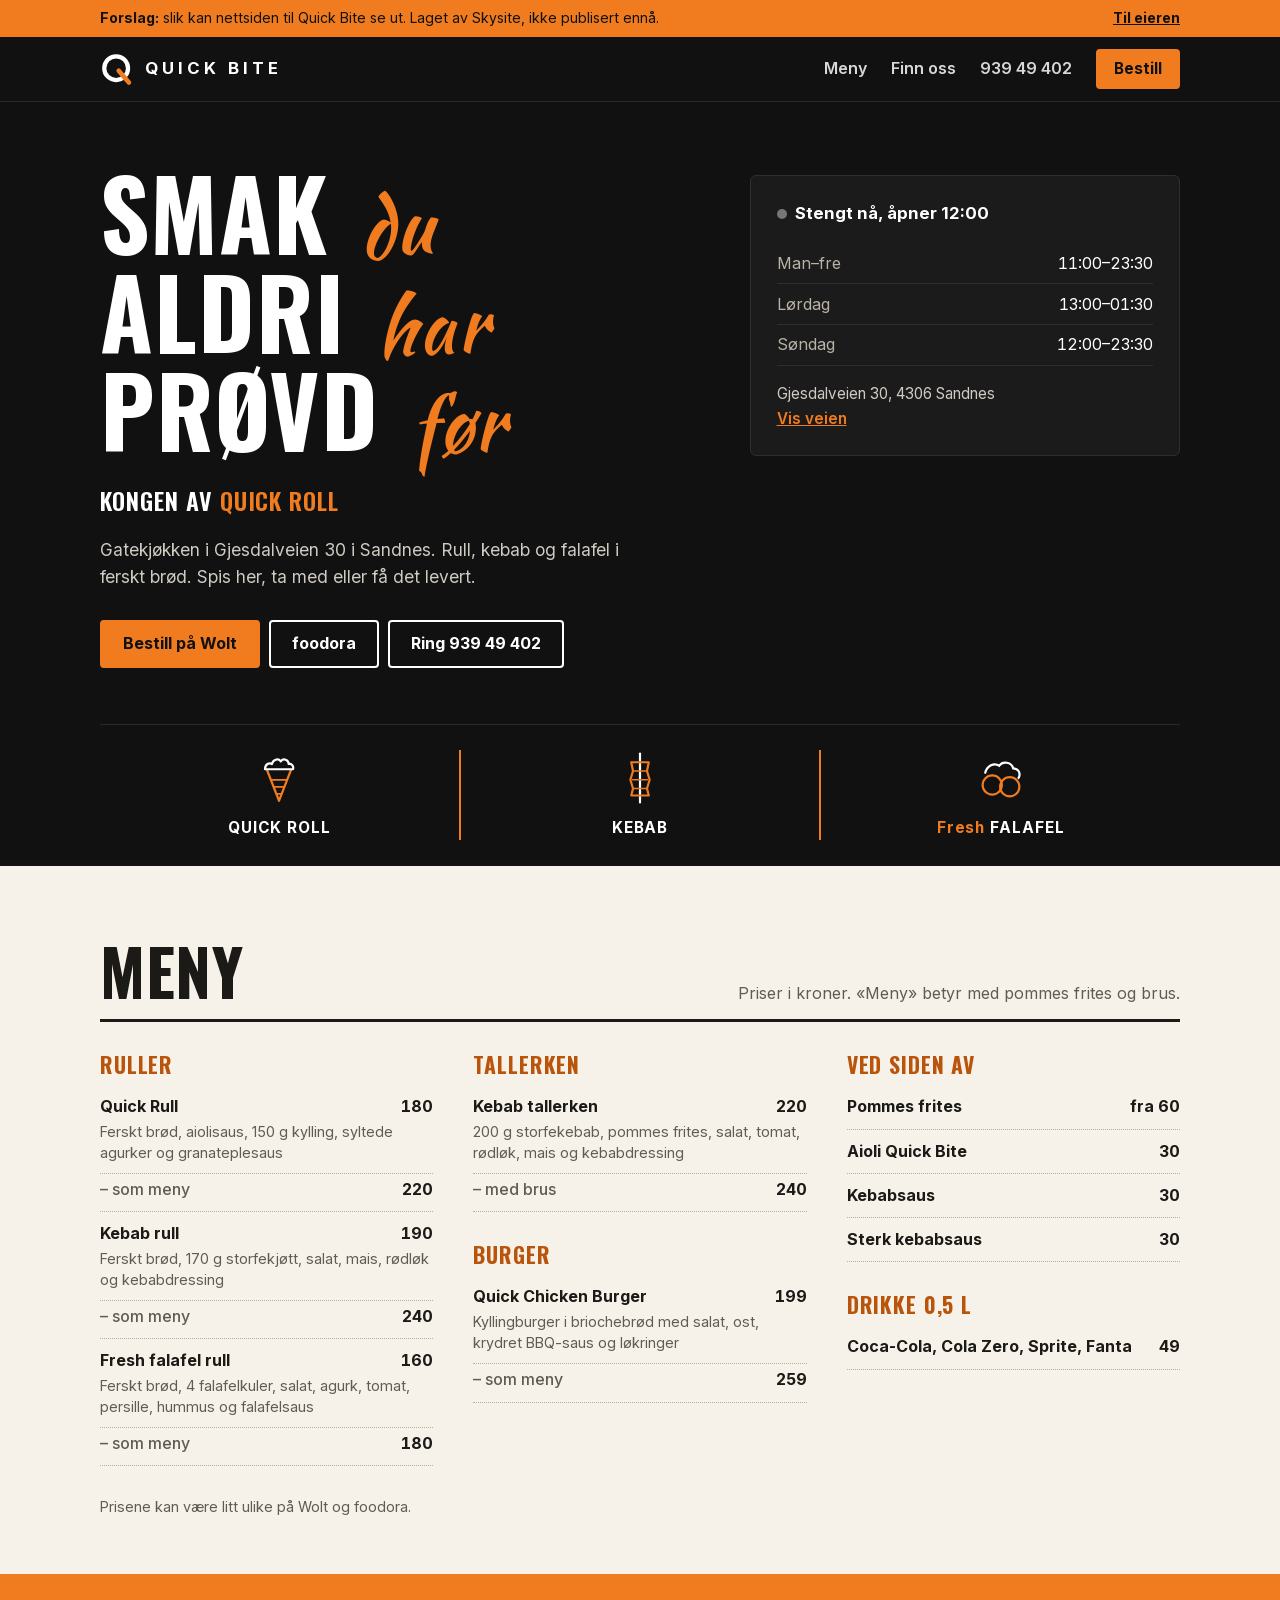
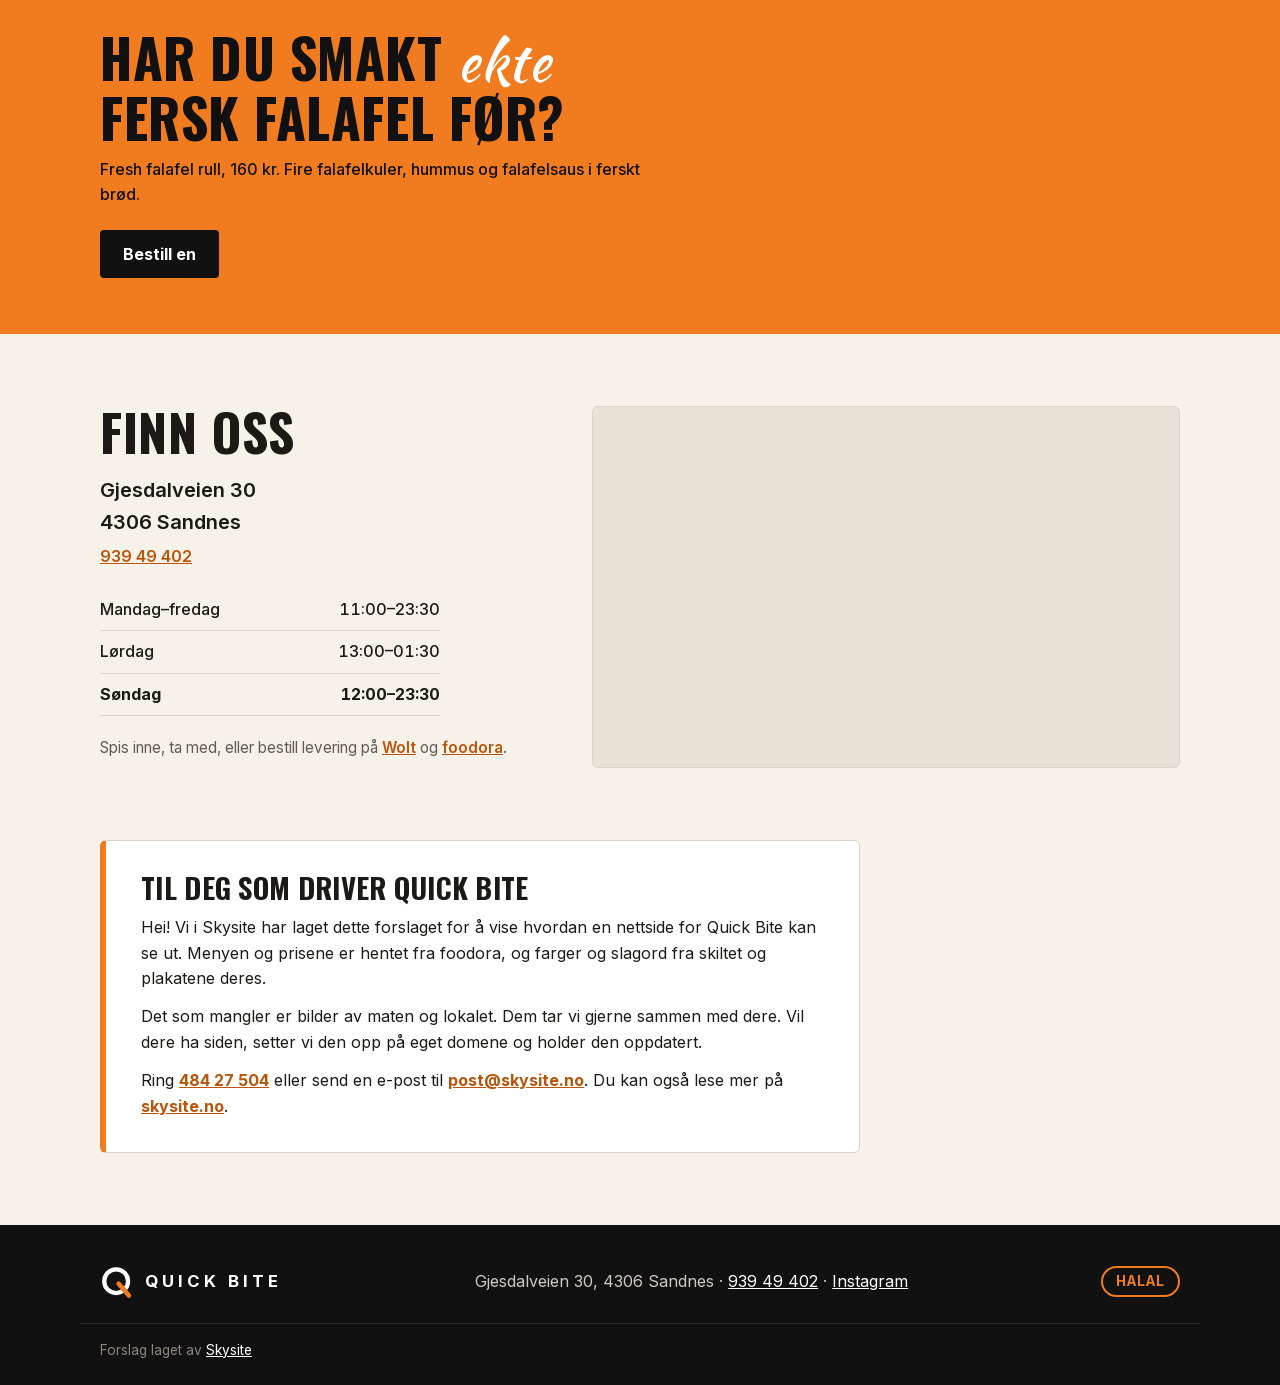
==== commit f90b45fe: "Forhåndsbilde for deling og Instagram-lenke i bunnen Co-Authored-By: Claude Opus 5.5 <noreply@anthro" ====
--- a/index.html
+++ b/index.html
@@ -7,6 +7,15 @@
 <title>Quick Bite – Quick Roll, kebab og falafel i Sandnes</title>
 <meta name="description" content="Quick Bite i Gjesdalveien 30, Sandnes. Quick Roll, kebab, fresh falafel og kyllingburger. Bestill på Wolt eller foodora, eller ring 939 49 402.">
 <meta name="theme-color" content="#111111">
+<meta property="og:type" content="website">
+<meta property="og:locale" content="nb_NO">
+<meta property="og:title" content="Quick Bite – Kongen av Quick Roll">
+<meta property="og:description" content="Forslag til ny nettside for Quick Bite i Gjesdalveien 30, Sandnes.">
+<meta property="og:url" content="https://hazax123.github.io/quick-bite/">
+<meta property="og:image" content="https://hazax123.github.io/quick-bite/og-image.png">
+<meta property="og:image:width" content="1200">
+<meta property="og:image:height" content="630">
+<meta name="twitter:card" content="summary_large_image">
 <link rel="icon" href="favicon.svg" type="image/svg+xml">
 <link rel="preload" href="fonts/oswald.woff2" as="font" type="font/woff2" crossorigin>
 <link href="fonts/fonts.css" rel="stylesheet">
@@ -178,7 +187,7 @@
       <svg class="q" viewBox="0 0 40 40" aria-hidden="true"><circle cx="19" cy="19" r="14" fill="none" stroke="#fff" stroke-width="5"/><path d="M22 22 L34 36" stroke="#f07c1f" stroke-width="5.5" stroke-linecap="round"/></svg>
       <span>QUICK BITE</span>
     </div>
-    <p>Gjesdalveien 30, 4306 Sandnes · <a href="tel:+4793949402">939 49 402</a></p>
+    <p>Gjesdalveien 30, 4306 Sandnes · <a href="tel:+4793949402">939 49 402</a> · <a href="https://www.instagram.com/quick.bite.sandnes/" target="_blank" rel="noopener">Instagram</a></p>
     <p class="halal">Halal</p>
   </div>
   <div class="wrap made">Forslag laget av <a href="https://skysite.no" target="_blank" rel="noopener">Skysite</a></div>
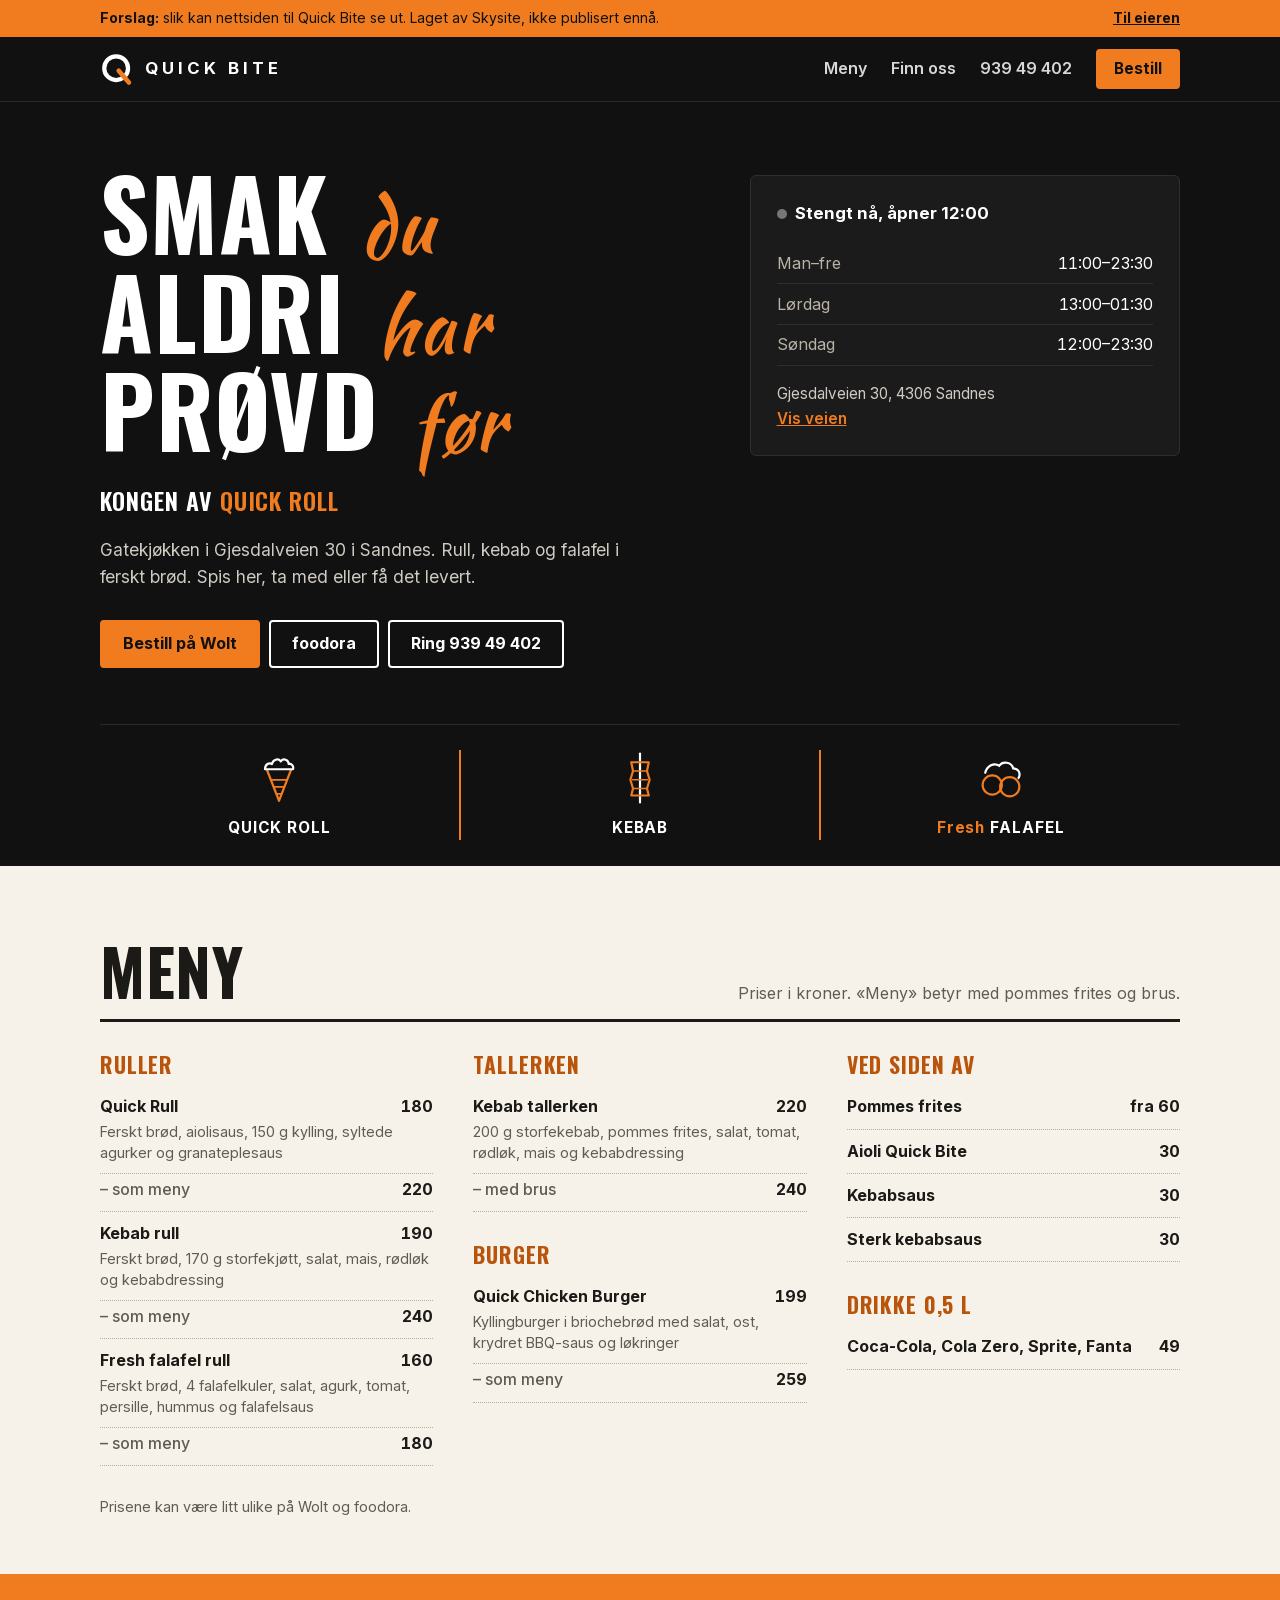
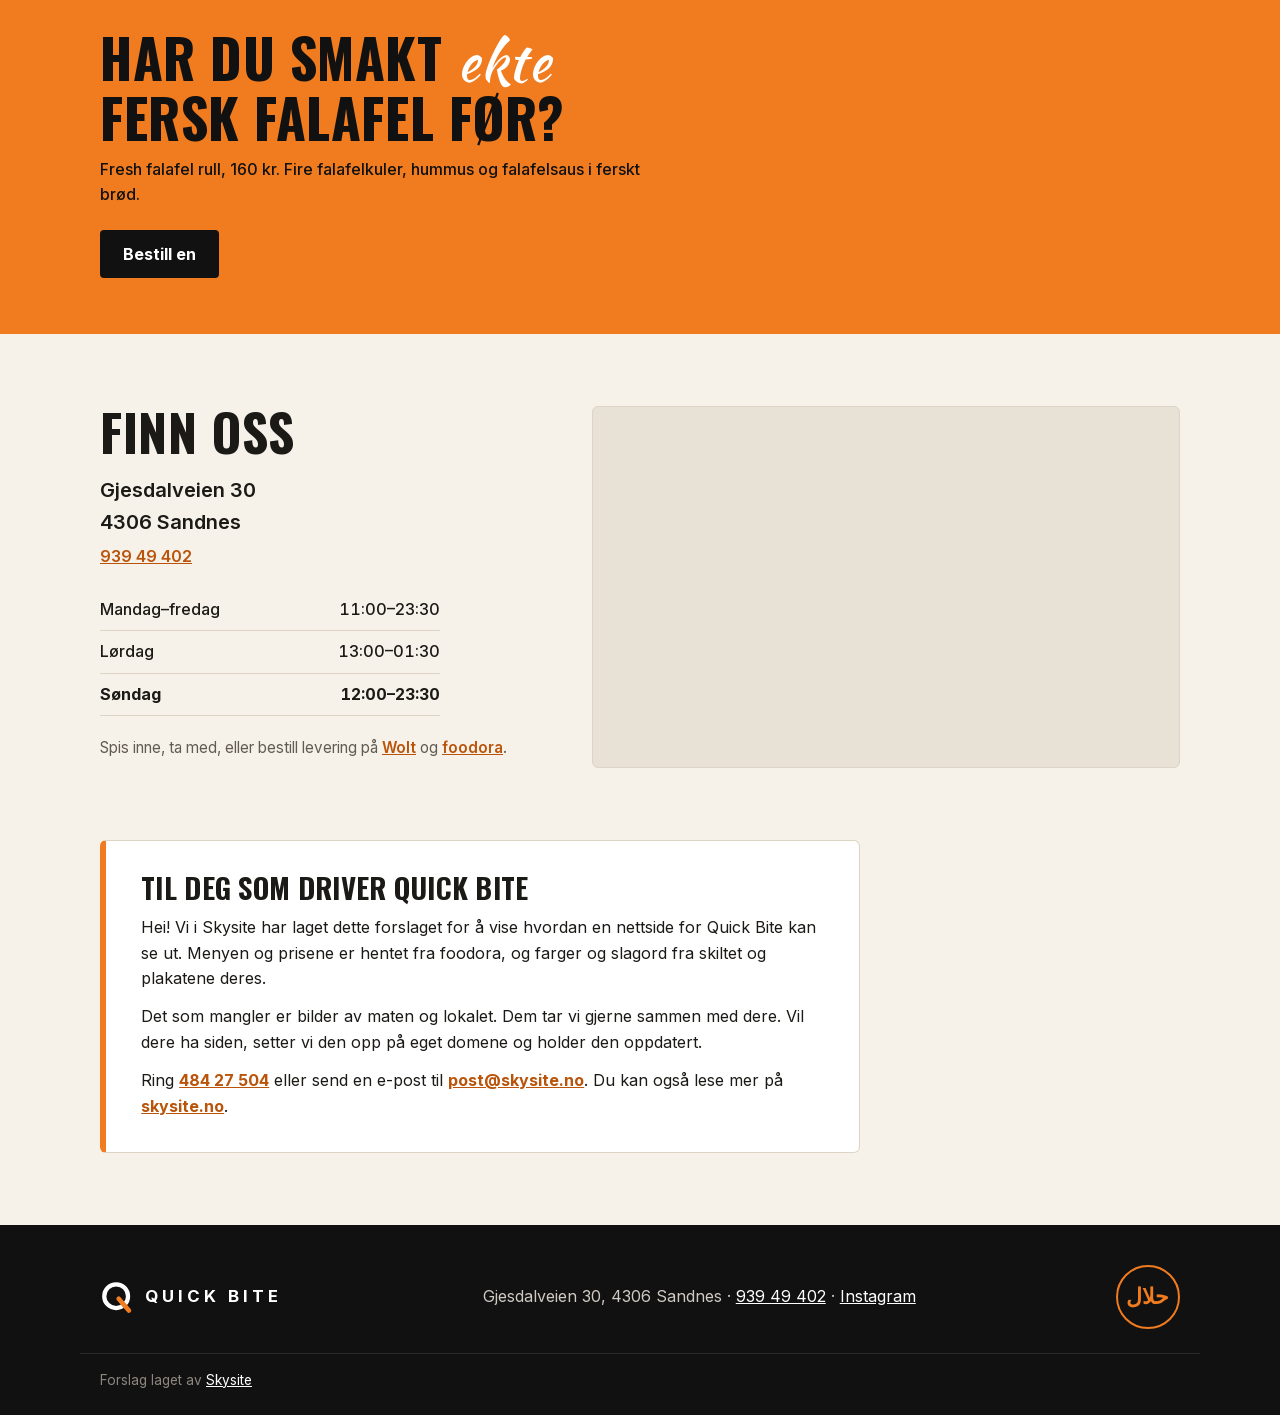
==== commit 293237c4: "Halal-merke på arabisk (حلال) i oransje sirkel, som på skiltet Co-Authored-By: Claude Opus 5.5 <nore" ====
--- a/index.html
+++ b/index.html
@@ -188,7 +188,7 @@
       <span>QUICK BITE</span>
     </div>
     <p>Gjesdalveien 30, 4306 Sandnes · <a href="tel:+4793949402">939 49 402</a> · <a href="https://www.instagram.com/quick.bite.sandnes/" target="_blank" rel="noopener">Instagram</a></p>
-    <p class="halal">Halal</p>
+    <p class="halal" role="img" aria-label="Halal"><span lang="ar" dir="rtl">حلال</span></p>
   </div>
   <div class="wrap made">Forslag laget av <a href="https://skysite.no" target="_blank" rel="noopener">Skysite</a></div>
 </footer>
--- a/style.css
+++ b/style.css
@@ -111,7 +111,8 @@
 .foot-grid{display:flex;align-items:center;justify-content:space-between;gap:1rem 2rem;flex-wrap:wrap}
 .foot-logo{margin-right:0}
 .foot a{color:#fff}
-.halal{border:2px solid var(--orange);color:var(--orange);border-radius:999px;padding:.15rem .8rem;font-weight:700;font-size:.85rem;letter-spacing:.08em;text-transform:uppercase}
+.halal{width:64px;height:64px;border:2.5px solid var(--orange);color:var(--orange);border-radius:50%;display:grid;place-items:center;flex:none}
+.halal span{font-family:"Geeza Pro","Noto Naskh Arabic","Noto Sans Arabic","Segoe UI",Tahoma,sans-serif;font-size:1.35rem;font-weight:700;line-height:1;letter-spacing:0}
 .made{margin-top:1.5rem;padding-top:1rem;border-top:1px solid #2a2a2a;font-size:.85rem;color:#8d877e}
 
 .mbar{display:none}
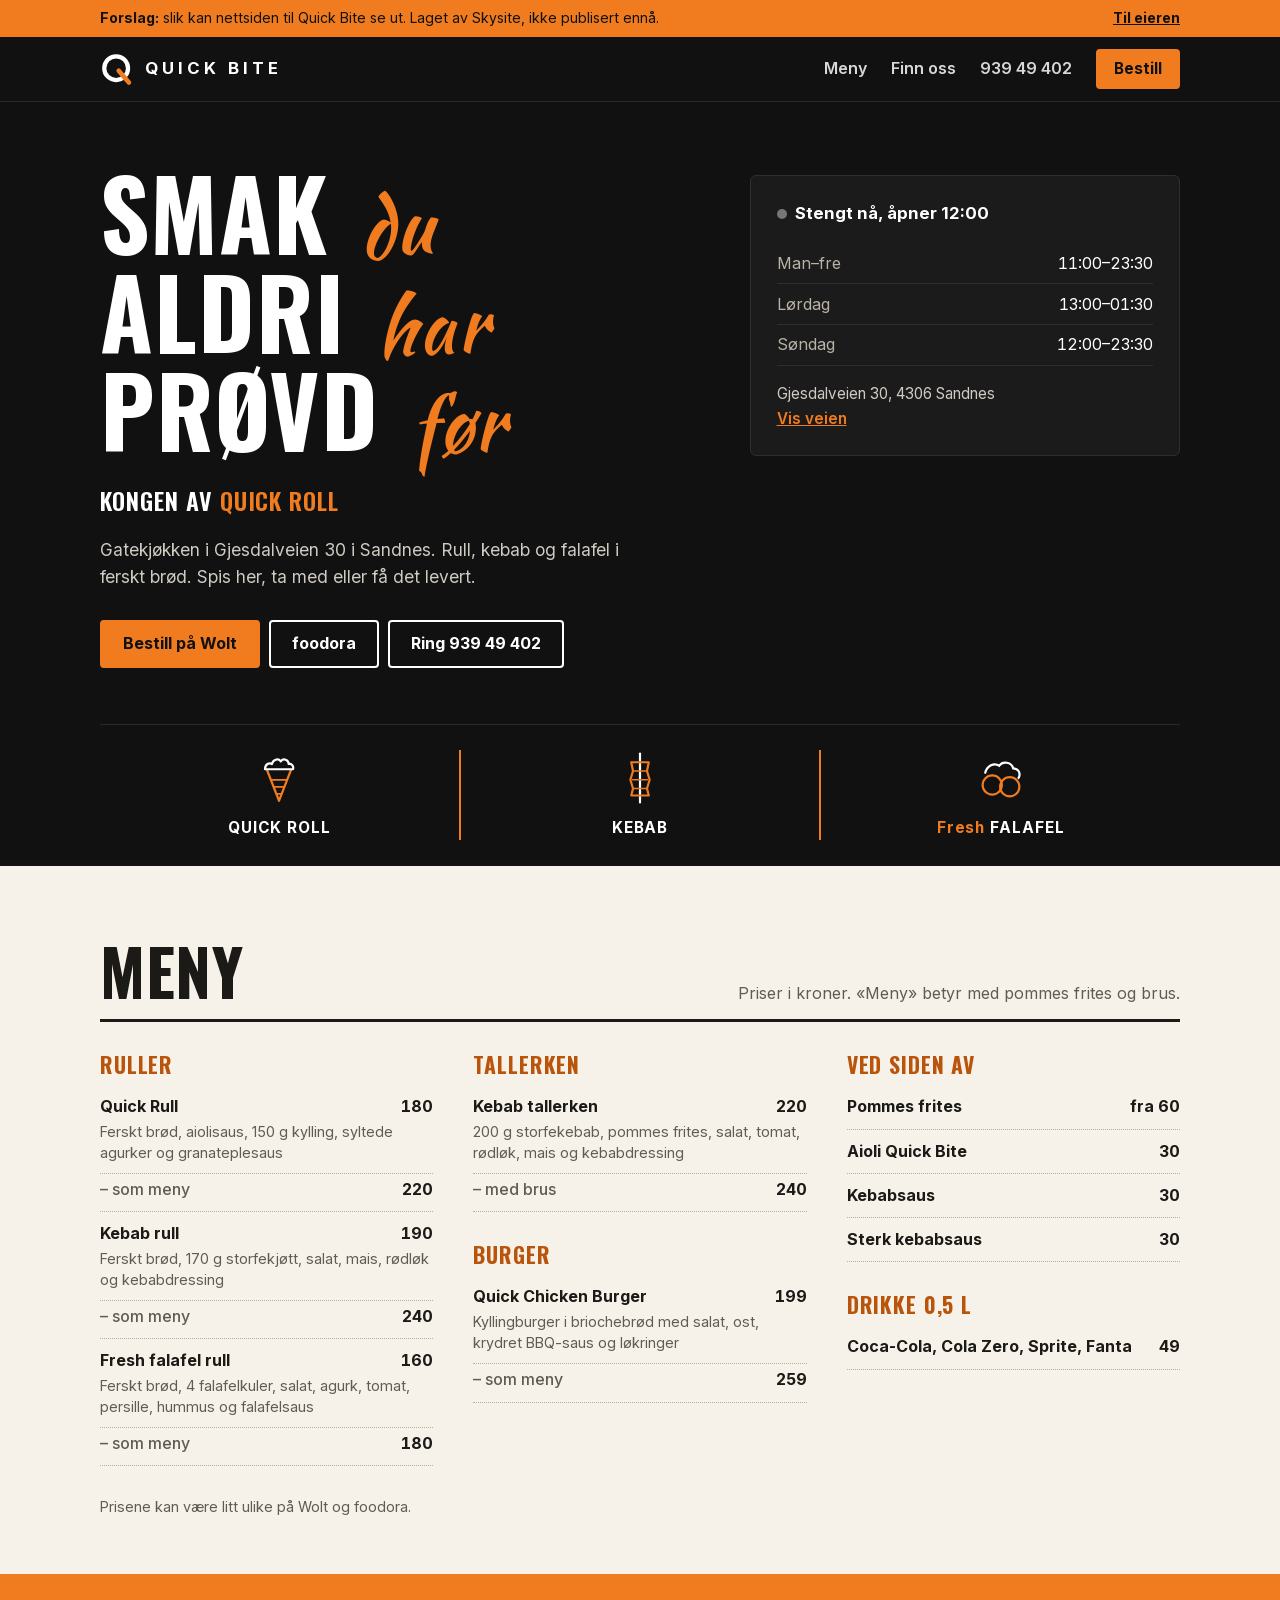
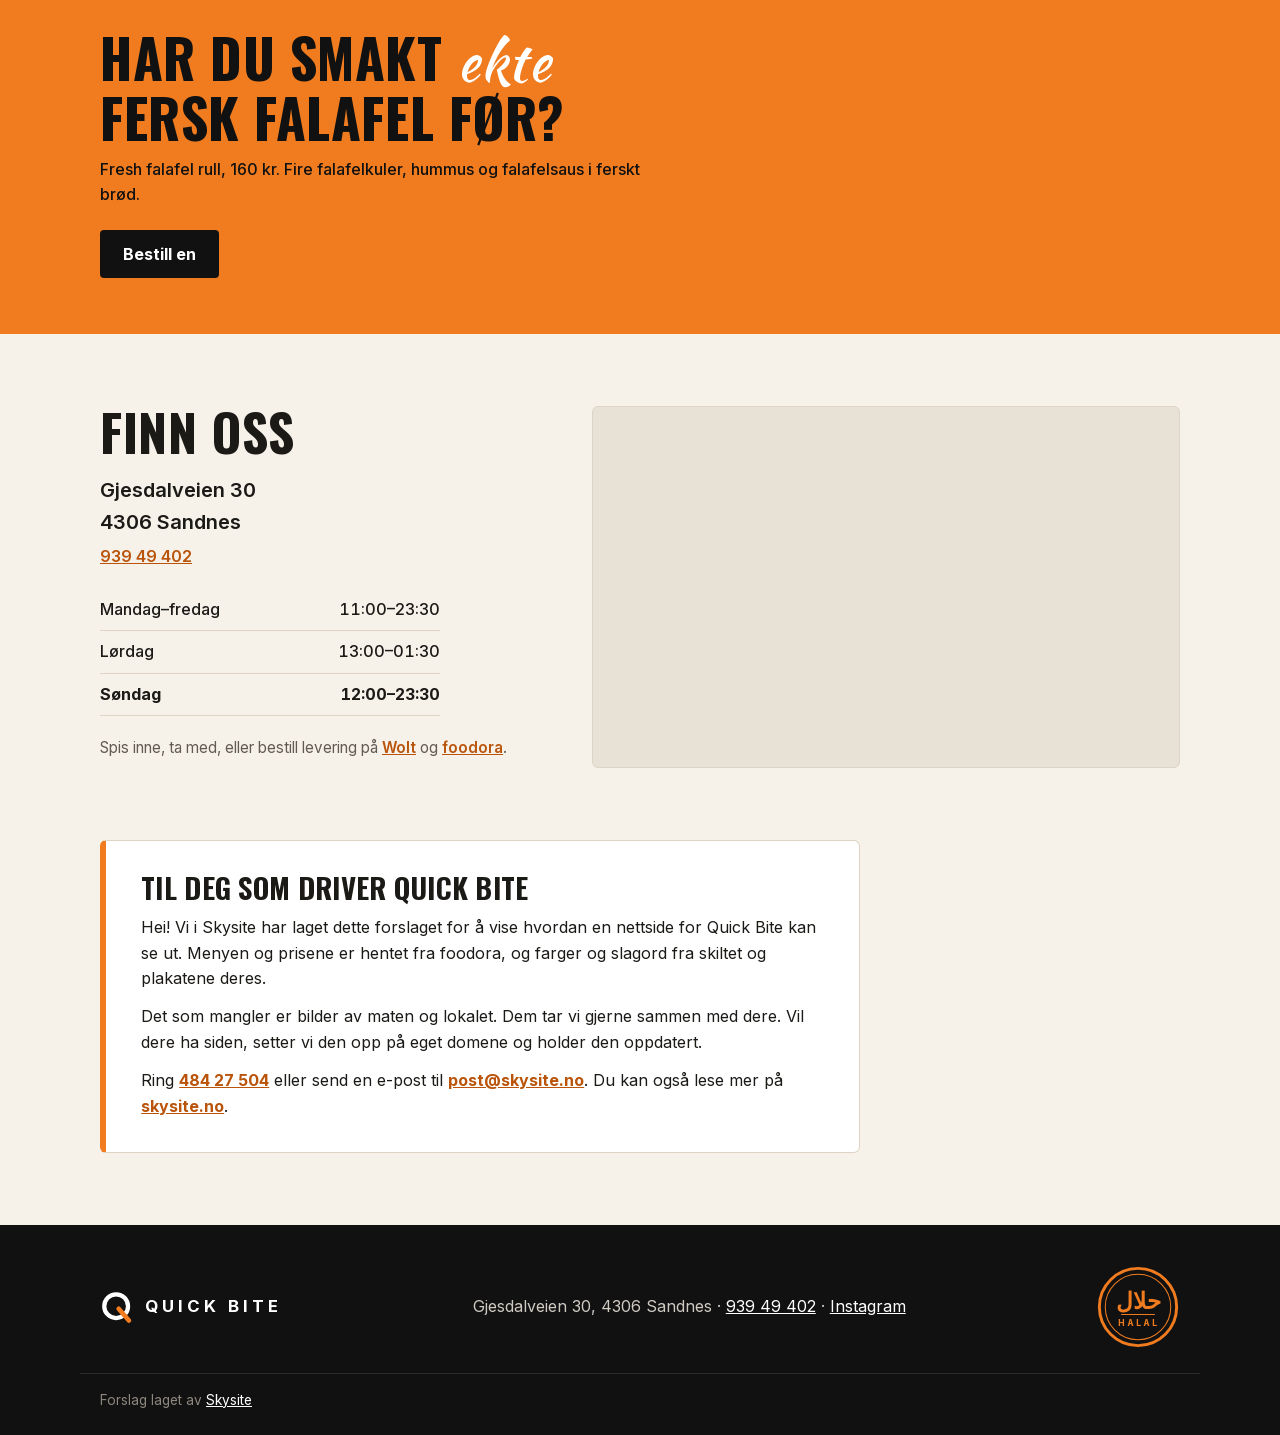
==== commit 46c62013: "Halal-merke: rund sirkel med حلال øverst og HALAL under Co-Authored-By: Claude Opus 5.5 <noreply@ant" ====
--- a/index.html
+++ b/index.html
@@ -188,7 +188,7 @@
       <span>QUICK BITE</span>
     </div>
     <p>Gjesdalveien 30, 4306 Sandnes · <a href="tel:+4793949402">939 49 402</a> · <a href="https://www.instagram.com/quick.bite.sandnes/" target="_blank" rel="noopener">Instagram</a></p>
-    <p class="halal" role="img" aria-label="Halal"><span lang="ar" dir="rtl">حلال</span></p>
+    <svg class="halal" viewBox="0 0 100 100" role="img" aria-label="Halal"><circle cx="50" cy="50" r="46" fill="none" stroke="#f07c1f" stroke-width="3.5"/><circle cx="50" cy="50" r="39" fill="none" stroke="#f07c1f" stroke-width="1.2"/><text x="50" y="52" text-anchor="middle" lang="ar" direction="rtl" font-family="Geeza Pro, Noto Naskh Arabic, Noto Sans Arabic, Segoe UI, Tahoma, sans-serif" font-size="27" font-weight="700" fill="#f07c1f">حلال</text><line x1="30" y1="59" x2="70" y2="59" stroke="#f07c1f" stroke-width="1.2"/><text x="51" y="73" text-anchor="middle" font-family="Inter, Arial, sans-serif" font-size="10.5" font-weight="700" letter-spacing="2.5" fill="#f07c1f">HALAL</text></svg>
   </div>
   <div class="wrap made">Forslag laget av <a href="https://skysite.no" target="_blank" rel="noopener">Skysite</a></div>
 </footer>
--- a/style.css
+++ b/style.css
@@ -111,8 +111,7 @@
 .foot-grid{display:flex;align-items:center;justify-content:space-between;gap:1rem 2rem;flex-wrap:wrap}
 .foot-logo{margin-right:0}
 .foot a{color:#fff}
-.halal{width:64px;height:64px;border:2.5px solid var(--orange);color:var(--orange);border-radius:50%;display:grid;place-items:center;flex:none}
-.halal span{font-family:"Geeza Pro","Noto Naskh Arabic","Noto Sans Arabic","Segoe UI",Tahoma,sans-serif;font-size:1.35rem;font-weight:700;line-height:1;letter-spacing:0}
+.halal{width:84px;height:84px;flex:none;display:block}
 .made{margin-top:1.5rem;padding-top:1rem;border-top:1px solid #2a2a2a;font-size:.85rem;color:#8d877e}
 
 .mbar{display:none}
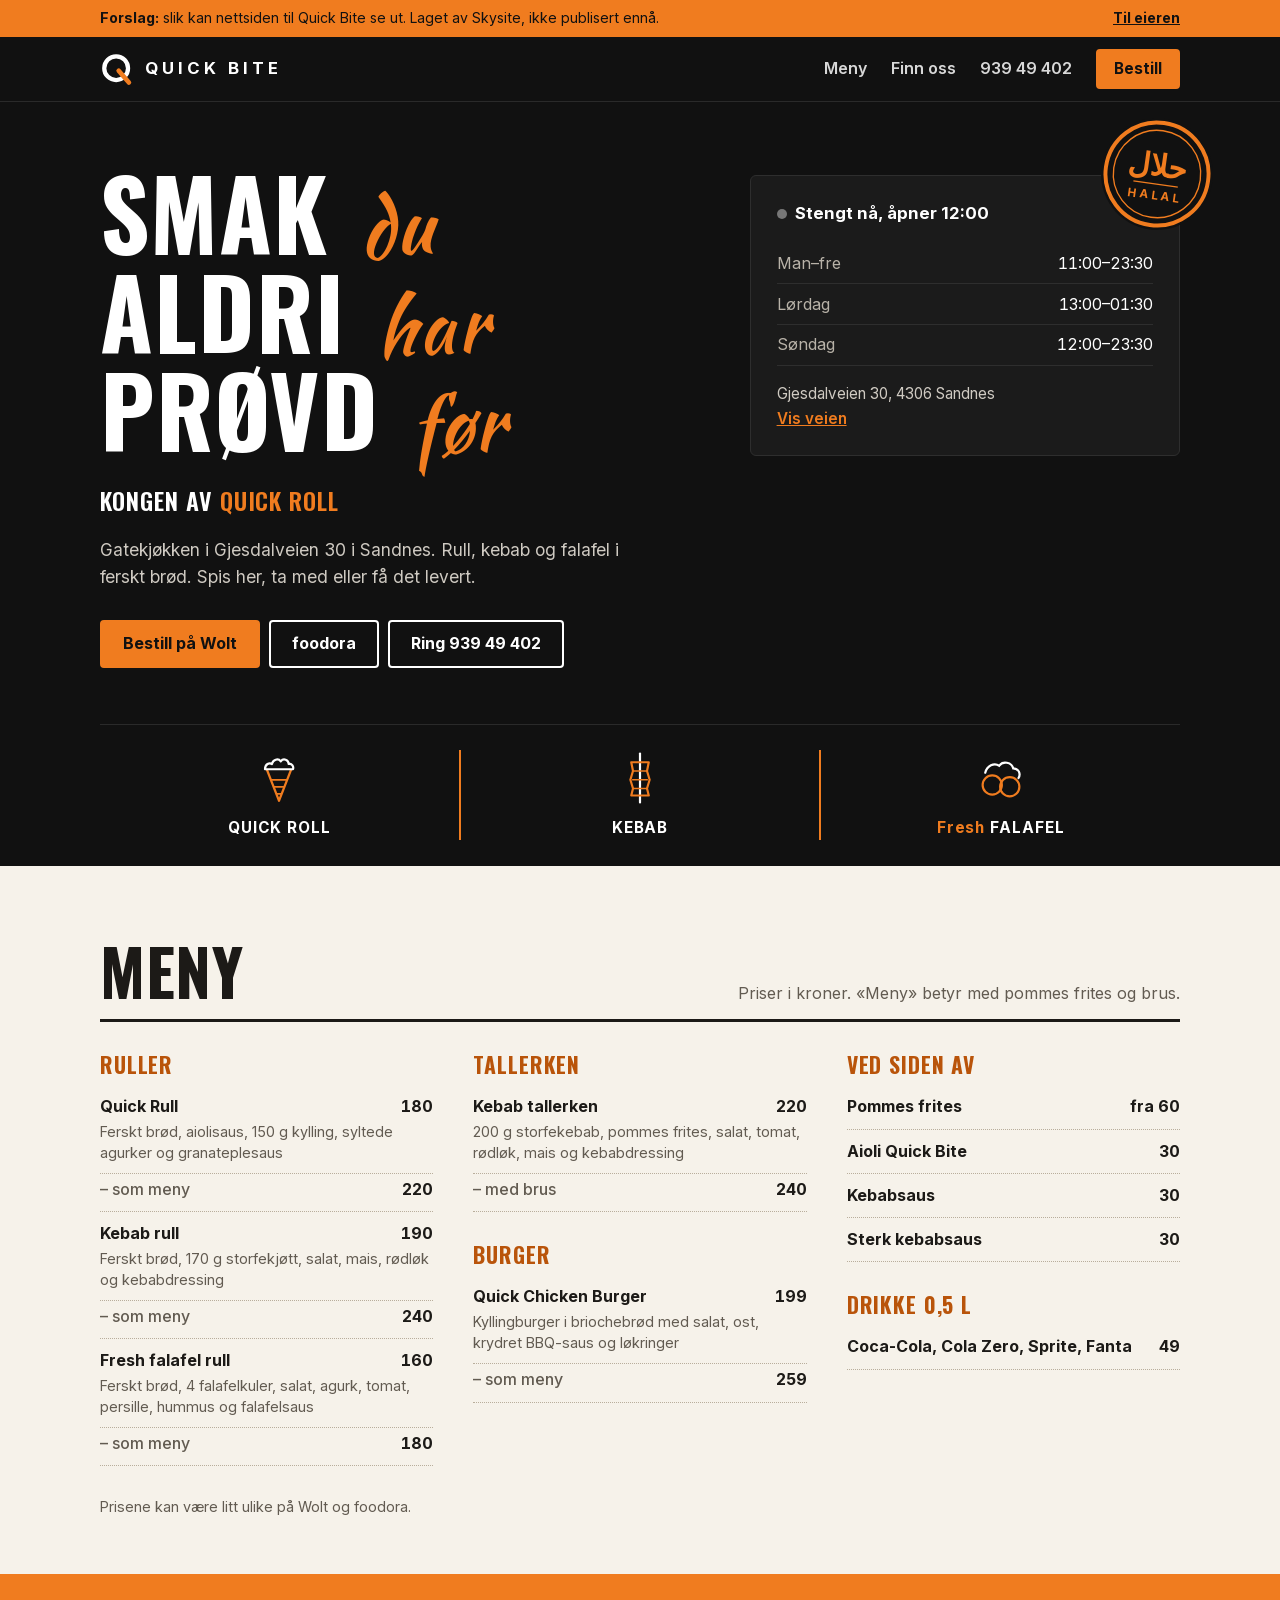
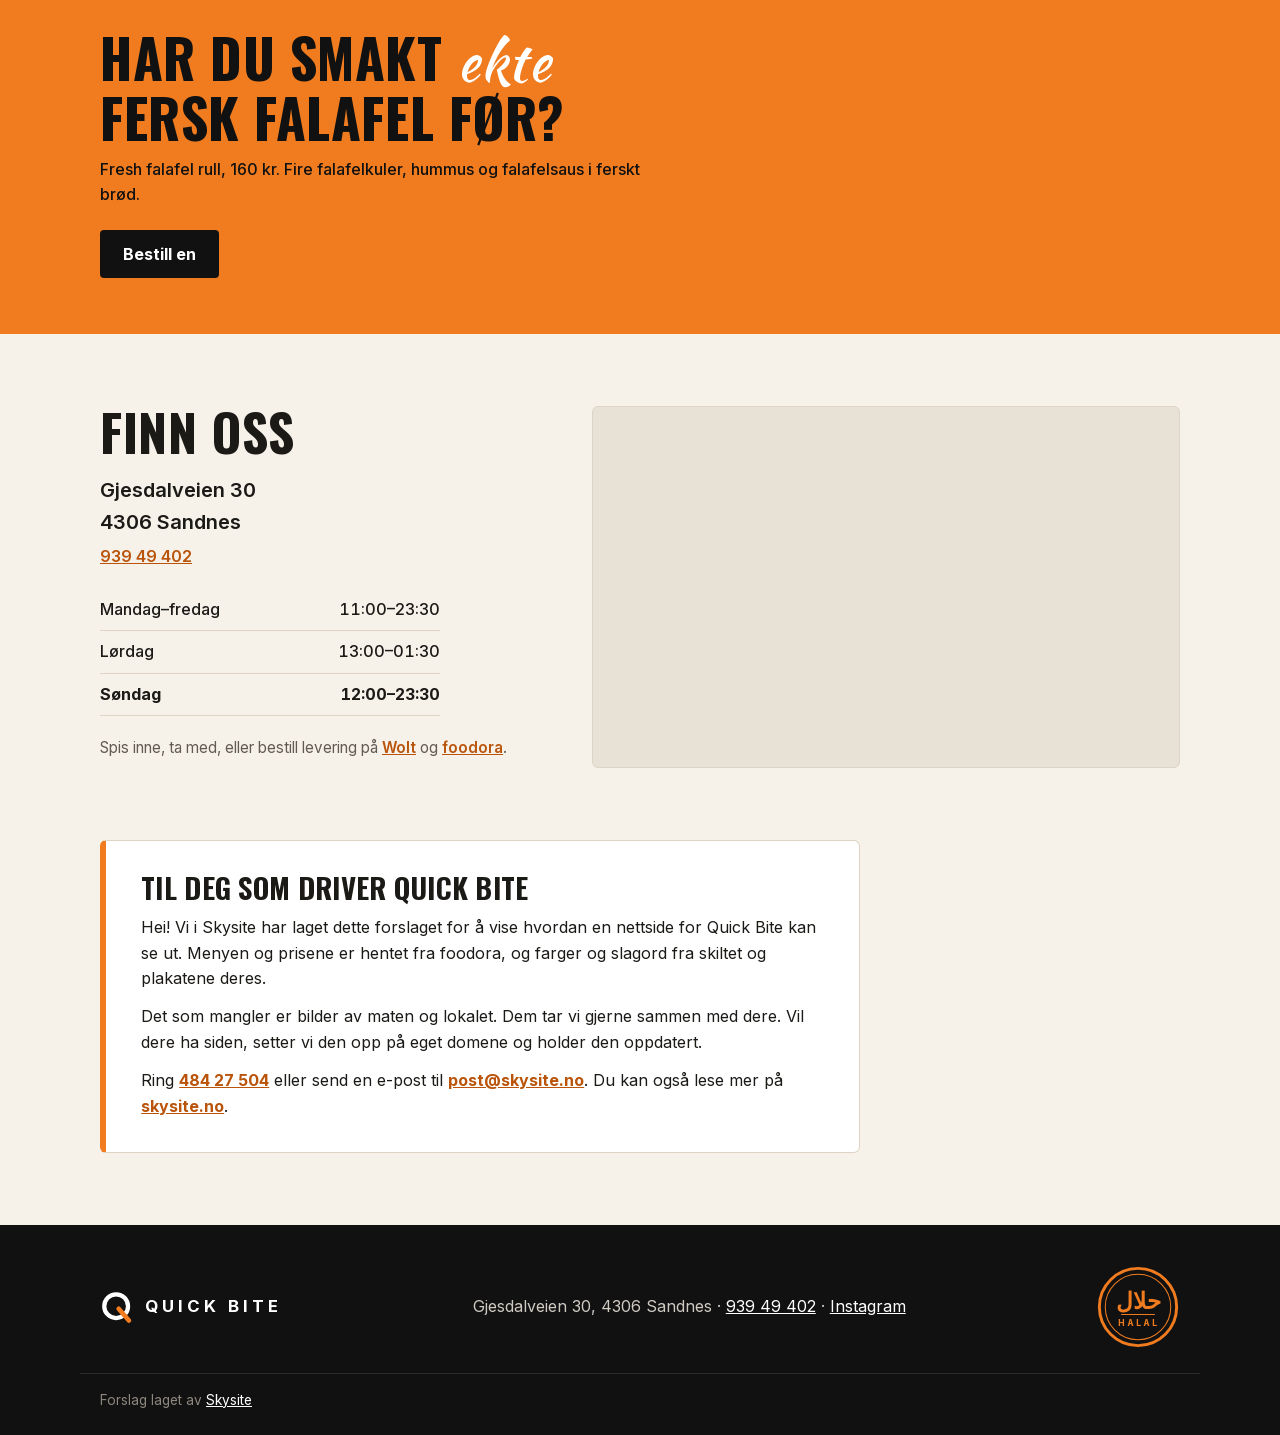
==== commit 83d7e37d: "Stort halal-merke ved åpningstidene øverst på siden Co-Authored-By: Claude Opus 5.5 <noreply@anthrop" ====
--- a/index.html
+++ b/index.html
@@ -73,6 +73,7 @@
       </div>
     </div>
     <aside class="today" data-status>
+      <svg class="halal halal-big" viewBox="0 0 100 100" role="img" aria-label="Halal"><circle cx="50" cy="50" r="46" fill="none" stroke="#f07c1f" stroke-width="3.5"/><circle cx="50" cy="50" r="39" fill="none" stroke="#f07c1f" stroke-width="1.2"/><text x="50" y="52" text-anchor="middle" lang="ar" direction="rtl" font-family="Geeza Pro, Noto Naskh Arabic, Noto Sans Arabic, Segoe UI, Tahoma, sans-serif" font-size="27" font-weight="700" fill="#f07c1f">حلال</text><line x1="30" y1="59" x2="70" y2="59" stroke="#f07c1f" stroke-width="1.2"/><text x="51" y="73" text-anchor="middle" font-family="Inter, Arial, sans-serif" font-size="10.5" font-weight="700" letter-spacing="2.5" fill="#f07c1f">HALAL</text></svg>
       <p class="today-status"><span class="dot"></span><span class="status-text">Åpningstider</span></p>
       <dl>
         <div><dt>Man–fre</dt><dd>11:00–23:30</dd></div>
--- a/style.css
+++ b/style.css
@@ -112,6 +112,9 @@
 .foot-logo{margin-right:0}
 .foot a{color:#fff}
 .halal{width:84px;height:84px;flex:none;display:block}
+.today{position:relative}
+.halal-big{position:absolute;top:-58px;right:-34px;width:112px;height:112px;background:var(--black);border-radius:50%;transform:rotate(8deg)}
+@media (max-width:860px){.halal-big{width:96px;height:96px;top:-30px;right:-8px}}
 .made{margin-top:1.5rem;padding-top:1rem;border-top:1px solid #2a2a2a;font-size:.85rem;color:#8d877e}
 
 .mbar{display:none}
